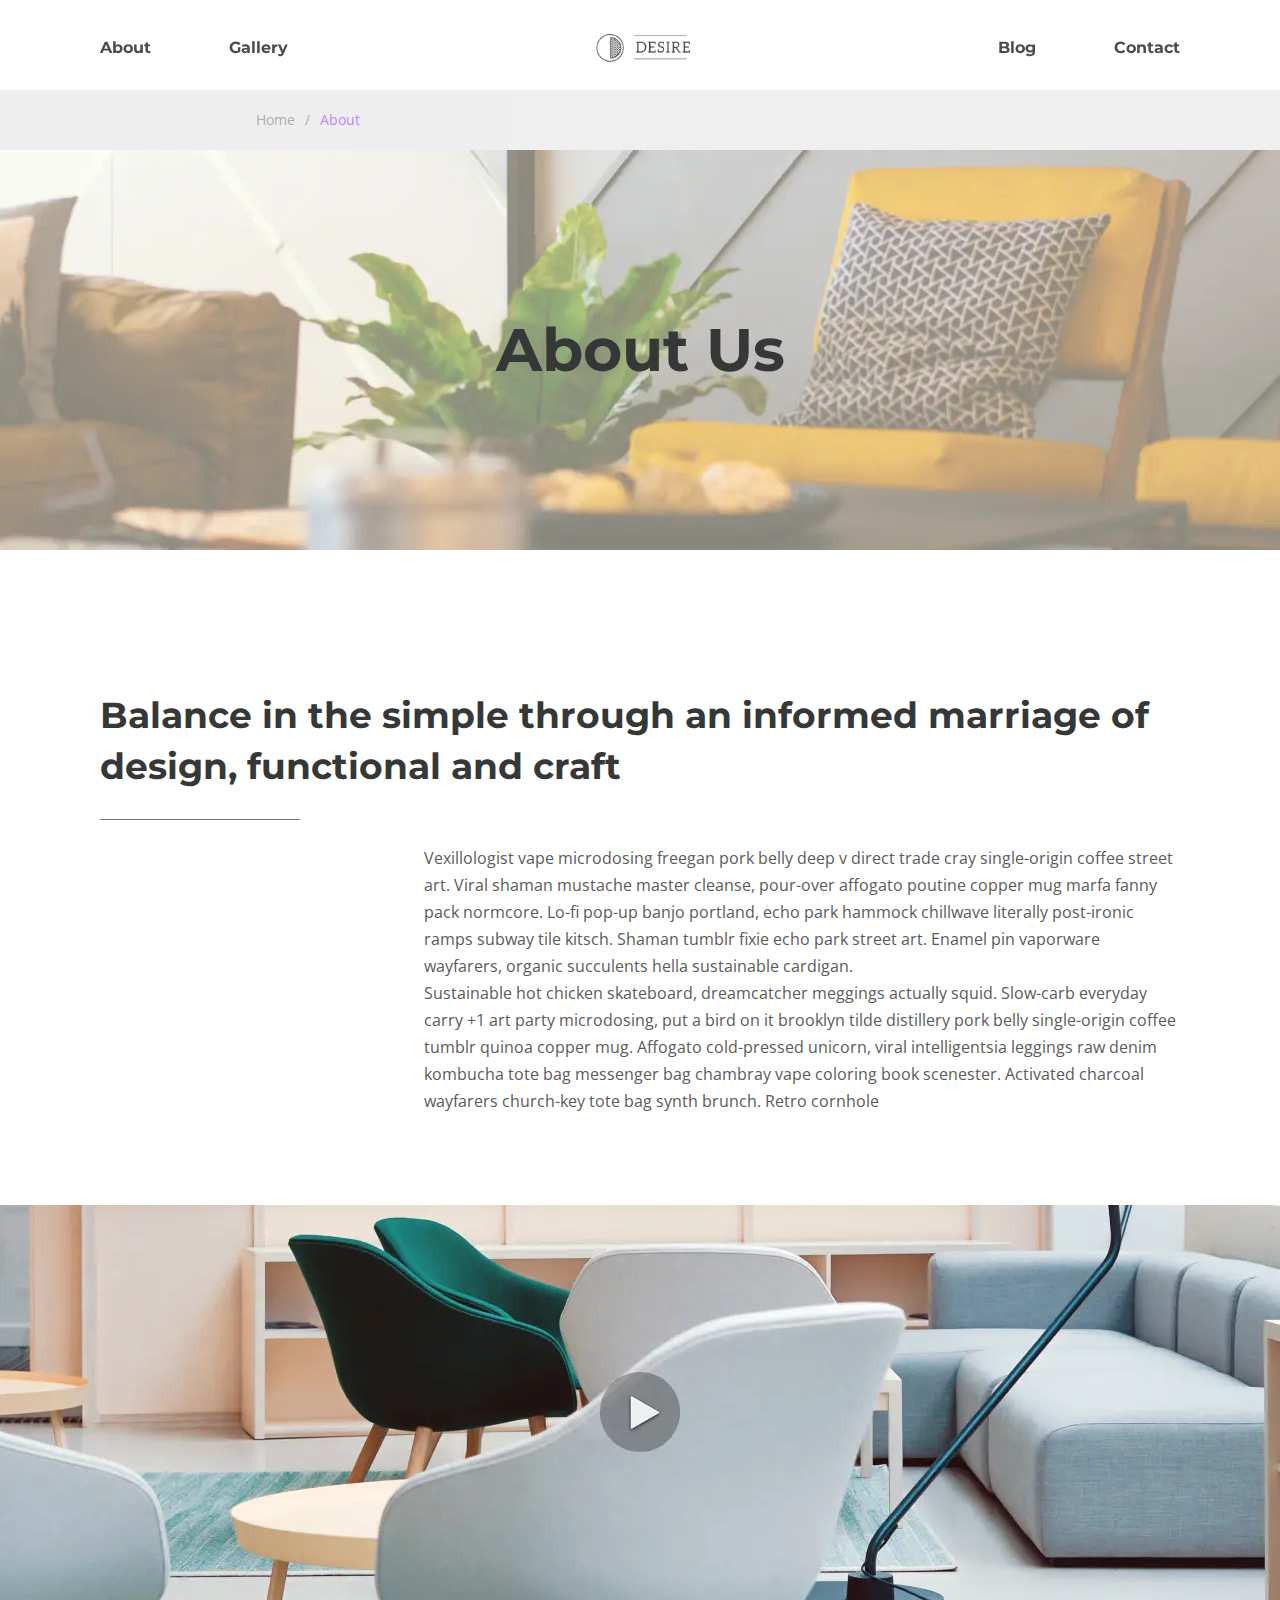
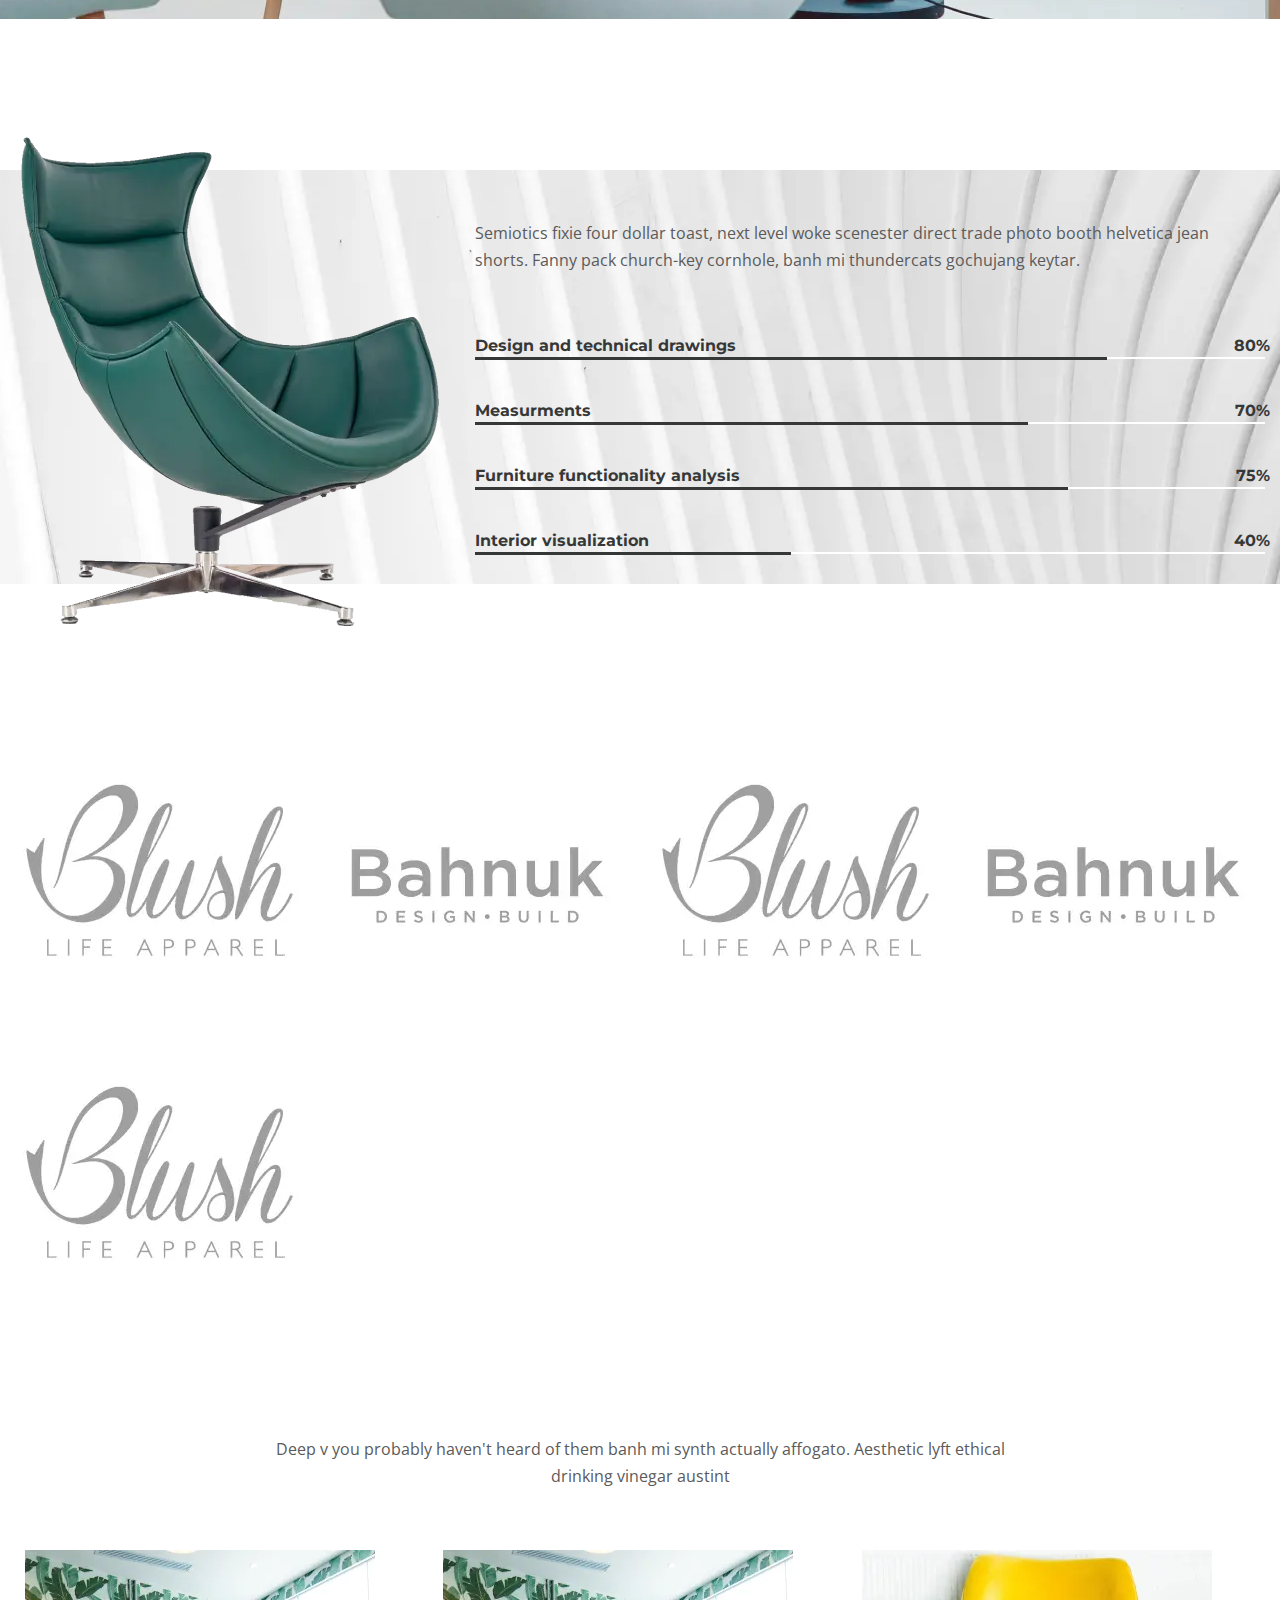
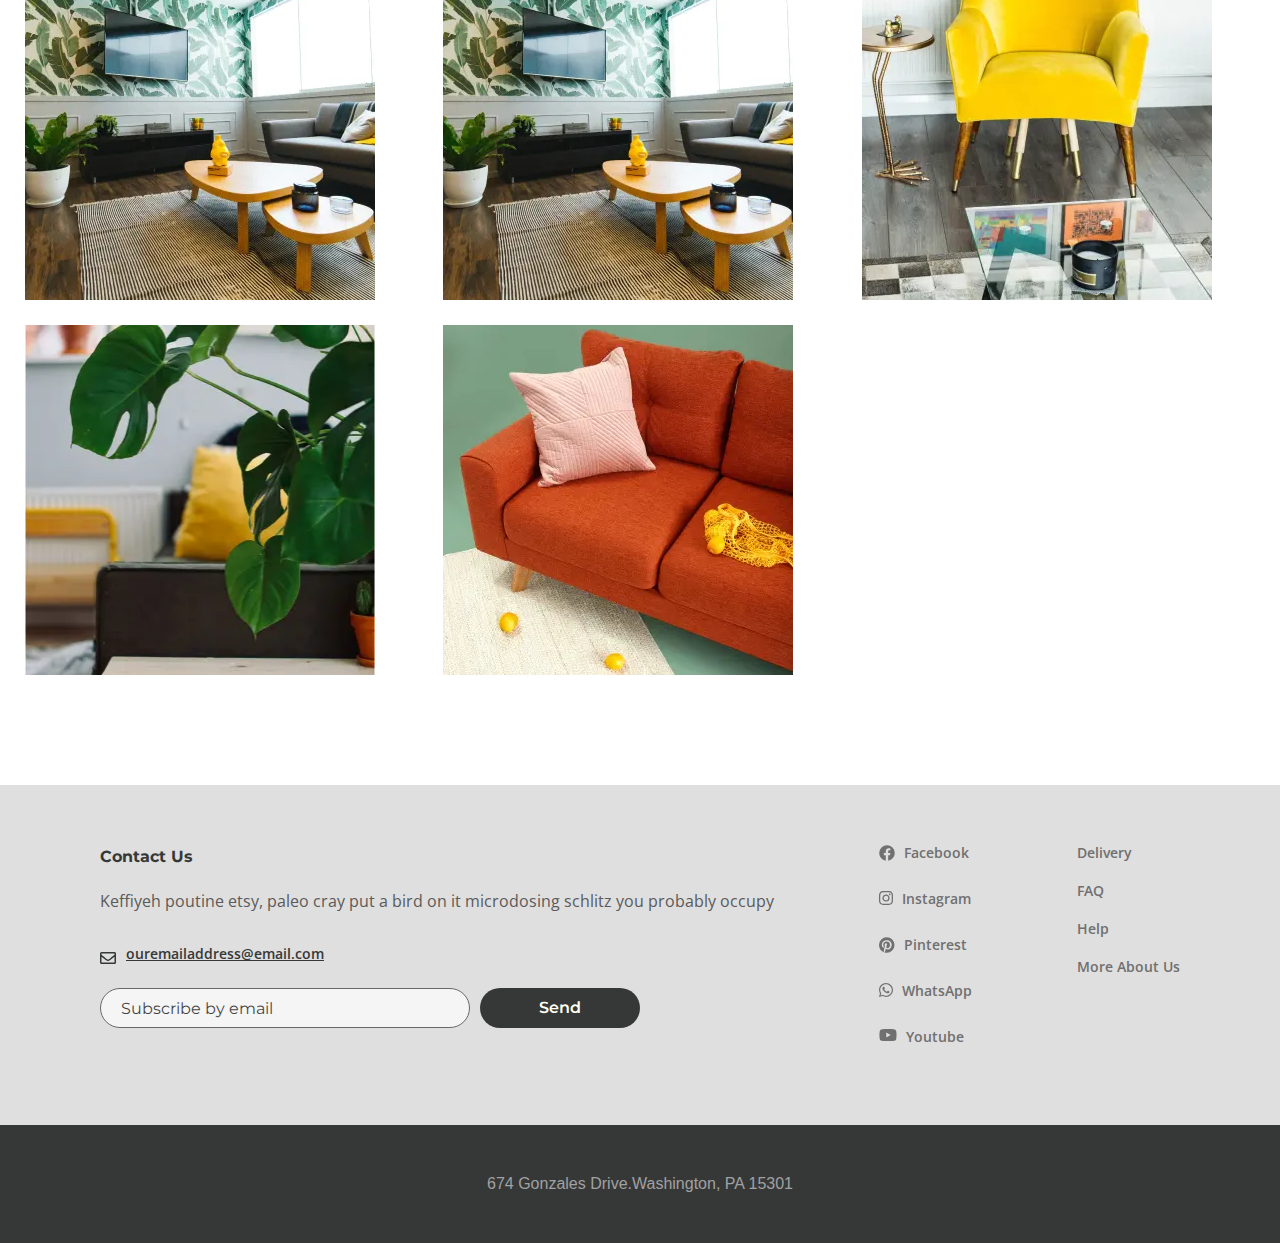
==== about.html @ 2d513ac1 "Add files via upload" ====
<!DOCTYPE html><html lang="ru"> <head>	<title>About</title>	<meta charset="UTF-8">	<meta name="format-detection" content="telephone=no">	<link rel="stylesheet" href="css/style.min.css">	<link rel="shortcut icon" href="favicon.ico">	<!-- <meta name="robots" content="noindex, nofollow"> -->	<!-- <meta name="viewport" content="width=device-width, initial-scale=1.0, maximum-scale=1.0, user-scalable=0"> -->	<meta name="viewport" content="width=device-width, initial-scale=1.0"></head><body>	<div class="wrapper">		<header class="header">    <div class="header__container _container">            <button type="button" class="icon-menu">                <span></span>                <span></span>                <span></span>            </button>        <nav class="header__navigation">            <ul class="header__list">                <li><a class="header__link" href="about.html">About</a></li>                <li><a class="header__link" href="#">Gallery</a></li>            </ul>            <a href="#" class="header__logo">                <picture><source srcset="img/header/logo.svg" type="image/webp"><img src="img/header/logo.svg" alt=""></picture>            </a>            <ul class="header__list">                <li><a class="header__link" href="#">Blog</a></li>                <li><a class="header__link" href="#">Contact</a></li>            </ul>        </nav>        <div class="header__list-mobile">            <li><a class="header__link" href="#">Blog</a></li>            <li><a class="header__link" href="#">Contact</a></li>            <li><a class="header__link" href="#">About</a></li>            <li><a class="header__link" href="#">Gallery</a></li>        </div>    </div></header>		<main class="page">			<div class="breadcrumbs">				<ul class="breadcrumbs__list">					<li><a class="breadcrumbs__link" href="index.html">Home</a></li>					<li>About</li>				</ul>			</div>			<section class="about">				<div class="about__image _ibg">					<picture><source srcset="img/about-logo.webp" type="image/webp"><img src="img/about-logo.jpg" alt=""></picture>				</div>				<div class="about__title">About Us</div>			</section>			<section class="info-section">				<div class="info-section__container _container">					<div class="info-section__title title-main _scr-item">Balance in the simple through an informed						marriage of design, functional and craft</div>					<div class="info-section__text">						<p>Vexillologist vape microdosing freegan pork belly deep v direct trade cray single-origin							coffee street art. Viral shaman mustache master cleanse, pour-over affogato poutine copper							mug marfa fanny pack normcore. Lo-fi pop-up banjo portland, echo park hammock chillwave							literally post-ironic ramps subway tile kitsch. Shaman tumblr fixie echo park street art.							Enamel pin vaporware wayfarers, organic succulents hella sustainable cardigan.</p>						<p>Sustainable hot chicken skateboard, dreamcatcher meggings actually squid. Slow-carb everyday							carry +1 art party microdosing, put a bird on it brooklyn tilde distillery pork belly							single-origin coffee tumblr quinoa copper mug. Affogato cold-pressed unicorn, viral							intelligentsia leggings raw denim kombucha tote bag messenger bag chambray vape coloring							book scenester. Activated charcoal wayfarers church-key tote bag synth brunch. Retro							cornhole</p>					</div>				</div>			</section>			<div class="video-section">				<a href="#" class="video-section__item"><picture><source srcset="img/video_post.webp" type="image/webp"><img src="img/video_post.jpg" alt=""></picture></a>			</div>			<section class="details">				<div class="details__container">					<div class="details__row">						<div class="details__image"><picture><source srcset="img/Green_chair.webp" type="image/webp"><img src="img/Green_chair.png" alt=""></picture></div>						<div class="details__content content-details">							<div class="content-details__title title-main _scr-item">Our Inspiration in details</div>							<div class="content-details__text">Semiotics fixie four dollar toast, next level woke								scenester direct trade photo booth helvetica jean shorts. Fanny pack church-key								cornhole, banh mi thundercats gochujang keytar.</div>							<div class="content-details__item item-details">								<div class="item-details__row">									<div class="item-details__text">Design and technical drawings</div>									<div class="item-details__percent">80%</div>								</div>								<div class="item-details__line item-details__line-1"></div>							</div>							<div class="content-details__item item-details">								<div class="item-details__row">									<div class="item-details__text">Measurments</div>									<div class="item-details__percent">70%</div>								</div>								<div class="item-details__line item-details__line-2"></div>							</div>							<div class="content-details__item item-details">								<div class="item-details__row">									<div class="item-details__text">Furniture functionality analysis</div>									<div class="item-details__percent">75%</div>								</div>								<div class="item-details__line item-details__line-3"></div>							</div>							<div class="content-details__item item-details">								<div class="item-details__row">									<div class="item-details__text">Interior visualization</div>									<div class="item-details__percent">40%</div>								</div>								<div class="item-details__line item-details__line-4"></div>							</div>						</div>					</div>				</div>			</section>			<div class="brands">				<div class="brands__row">					<div class="brands__item"><a href="#"><picture><source srcset="img/ab-1.webp" type="image/webp"><img src="img/ab-1.jpg" alt=""></picture></a></div>					<div class="brands__item"><a href="#"><picture><source srcset="img/ab-2.webp" type="image/webp"><img src="img/ab-2.jpg" alt=""></picture></a></div>					<div class="brands__item"><a href="#"><picture><source srcset="img/ab-1.webp" type="image/webp"><img src="img/ab-1.jpg" alt=""></picture></a></div>					<div class="brands__item"><a href="#"><picture><source srcset="img/ab-2.webp" type="image/webp"><img src="img/ab-2.jpg" alt=""></picture></a></div>					<div class="brands__item"><a href="#"><picture><source srcset="img/ab-1.webp" type="image/webp"><img src="img/ab-1.jpg" alt=""></picture></a></div>				</div>			</div>			<section class="furniture-collection">				<h2 class="furniture-collection__title title-main _scr-item">Furniture new collection</h2>				<div class="furniture-collection__text">Deep v you probably haven't heard of them banh mi synth actually affogato. Aesthetic lyft ethical <br> drinking vinegar austint				</div>				<div class="furniture-collection__row">					<a href="#callback-6" class="furniture-collection__item _popup-link"><picture><source srcset="img/abf-1.webp" type="image/webp"><img src="img/abf-1.jpg" alt=""></picture>						<div class="furniture-collection__click">							<div class="furniture-collection__wrap">								<div class="furniture-collection__click-title">Truffaut literally trust</div>							<div class="furniture-collection__click-text">Living room furntiture | Chair</div>							</div>						</div>					</a>					<a href="#callback-7" class="furniture-collection__item _popup-link"><picture><source srcset="img/abf-1.webp" type="image/webp"><img src="img/abf-1.jpg" alt=""></picture>						<div class="furniture-collection__click">							<div class="furniture-collection__wrap">								<div class="furniture-collection__click-title">Truffaut literally trust</div>							<div class="furniture-collection__click-text">Living room furntiture | Chair</div>							</div>						</div>					</a>					<a href="#callback-8" class="furniture-collection__item _popup-link"><picture><source srcset="img/abf-2.webp" type="image/webp"><img src="img/abf-2.jpg" alt=""></picture>						<div class="furniture-collection__click">							<div class="furniture-collection__wrap">								<div class="furniture-collection__click-title">Truffaut literally trust</div>							<div class="furniture-collection__click-text">Living room furntiture | Chair</div>							</div>						</div>					</a>					<a href="#callback-9" class="furniture-collection__item _popup-link"><picture><source srcset="img/abf-3.webp" type="image/webp"><img src="img/abf-3.jpg" alt=""></picture>						<div class="furniture-collection__click">							<div class="furniture-collection__wrap">								<div class="furniture-collection__click-title">Truffaut literally trust</div>							<div class="furniture-collection__click-text">Living room furntiture | Chair</div>							</div>						</div>					</a>					<a href="#callback-10" class="furniture-collection__item _popup-link"><picture><source srcset="img/abf-4.webp" type="image/webp"><img src="img/abf-4.jpg" alt=""></picture>						<div class="furniture-collection__click">							<div class="furniture-collection__wrap">								<div class="furniture-collection__click-title">Truffaut literally trust</div>							<div class="furniture-collection__click-text">Living room furntiture | Chair</div>							</div>						</div>					</a>				</div>		</section>		</main>		<footer class="footer">		<div class="footer__top">			<div class="footer__top-container _container">				<div class="footer__top-row">					<div class="footer__form-contact form-contact">						<div class="form-contact__title">Contact Us</div>						<div class="form-contact__text">Keffiyeh poutine etsy, paleo cray put a bird on it microdosing schlitz you probably occupy						</div>						<a href="mailto:ouremailaddress@email.com" class="form-contact__mail"><picture><source srcset="img/footer/mail-footer.svg" type="image/webp"><img src="img/footer/mail-footer.svg" alt=""></picture><span>ouremailaddress@email.com</span></a>						<form action="#" class="form form-contact__form">							<input autocomplete="off" type="text" name="form[]" data-error="enter your mail !"							data-value="Subscribe by email" class="input form-contact__input _req _email">							<button class="form-contact__button btn">Send</button>						</form>					</div>					<div class="footer__social social-footer">						<ul class="social-footer__list">							<li><a class="social-footer__link" href="#"><picture><source srcset="img/footer/facebook.svg" type="image/webp"><img src="img/footer/facebook.svg" alt=""></picture>Facebook</a></li>							<li><a class="social-footer__link" href="#"><picture><source srcset="img/footer/instagram.svg" type="image/webp"><img src="img/footer/instagram.svg" alt=""></picture>Instagram</a></li>							<li><a class="social-footer__link" href="#"><picture><source srcset="img/footer/Pinterest.svg" type="image/webp"><img src="img/footer/Pinterest.svg" alt=""></picture>Pinterest</a></li>							<li><a class="social-footer__link" href="#"><picture><source srcset="img/footer/whatsapp.svg" type="image/webp"><img src="img/footer/whatsapp.svg" alt=""></picture>WhatsApp</a></li>							<li><a class="social-footer__link" href="#"><picture><source srcset="img/footer/youtube.svg" type="image/webp"><img src="img/footer/youtube.svg" alt=""></picture>Youtube</a></li>						</ul>					</div>					<div class="footer__faq faq">						<ul class="faq__list">							<li><a class="faq__link" href="#">Delivery</a></li>							<li><a class="faq__link" href="#">FAQ</a></li>							<li><a class="faq__link" href="#">Help</a></li>							<li><a class="faq__link" href="#">More About Us</a></li>						</ul>					</div>				</div>			</div>		</div>		<div class="footer__copy">			<div class="footer-copy__container _container">				<span>674 Gonzales Drive.</span><span>Washington, PA 15301</span>			</div>		</div></footer>	</div>	<div class="popup popup_callback-1">	<div class="popup__content ">		<div class="popup__body">			<div class="popup__close"></div>			<div class="popup__image"><picture><source srcset="img/main/fc-1.webp" type="image/webp"><img src="img/main/fc-1.jpg" alt=""></picture></div>		</div>	</div></div><div class="popup popup_callback-2">	<div class="popup__content ">		<div class="popup__body">			<div class="popup__close"></div>			<div class="popup__image"><picture><source srcset="img/main/fc-1.webp" type="image/webp"><img src="img/main/fc-1.jpg" alt=""></picture></div>		</div>	</div></div><div class="popup popup_callback-3">	<div class="popup__content ">		<div class="popup__body">			<div class="popup__close"></div>			<div class="popup__image"><picture><source srcset="img/main/fc-2.webp" type="image/webp"><img src="img/main/fc-2.jpg" alt=""></picture></div>		</div>	</div></div><div class="popup popup_callback-4">	<div class="popup__content ">		<div class="popup__body">			<div class="popup__close"></div>			<div class="popup__image"><picture><source srcset="img/main/fc-3.webp" type="image/webp"><img src="img/main/fc-3.jpg" alt=""></picture></div>		</div>	</div></div><div class="popup popup_callback-5">	<div class="popup__content ">		<div class="popup__body">			<div class="popup__close"></div>			<div class="popup__image"><picture><source srcset="img/main/fc-4.webp" type="image/webp"><img src="img/main/fc-4.jpg" alt=""></picture></div>		</div>	</div></div><div class="popup popup_callback-6">	<div class="popup__content ">		<div class="popup__body">			<div class="popup__close"></div>			<div class="popup__image"><picture><source srcset="img/abf-1.webp" type="image/webp"><img src="img/abf-1.jpg" alt=""></picture></div>		</div>	</div></div><div class="popup popup_callback-7">	<div class="popup__content ">		<div class="popup__body">			<div class="popup__close"></div>			<div class="popup__image"><picture><source srcset="img/abf-1.webp" type="image/webp"><img src="img/abf-1.jpg" alt=""></picture></div>		</div>	</div></div><div class="popup popup_callback-8">	<div class="popup__content ">		<div class="popup__body">			<div class="popup__close"></div>			<div class="popup__image"><picture><source srcset="img/abf-2.webp" type="image/webp"><img src="img/abf-2.jpg" alt=""></picture></div>		</div>	</div></div><div class="popup popup_callback-9">	<div class="popup__content ">		<div class="popup__body">			<div class="popup__close"></div>			<div class="popup__image"><picture><source srcset="img/abf-3.webp" type="image/webp"><img src="img/abf-3.jpg" alt=""></picture></div>		</div>	</div></div><div class="popup popup_callback-10">	<div class="popup__content ">		<div class="popup__body">			<div class="popup__close"></div>			<div class="popup__image"><picture><source srcset="img/abf-4.webp" type="image/webp"><img src="img/abf-4.jpg" alt=""></picture></div>		</div>	</div></div><div class="popup popup_cb">	<div class="popup__content ">		<div class="popup__body popup__body-cb">			<div class="popup__content-body">				<div class="item-works__title-block">					<div class="item-works__image">						<picture><source srcset="img/main/work-1.svg" type="image/webp"><img src="img/main/work-1.svg" alt=""></picture>					</div>					<div class="item-works__title _scr-item">Designer Consultation</div>				</div>				<div class="popup__text-content">Lorem ipsum dolor sit amet consectetur adipisicing elit. Nam cum officiis voluptatibus quia. Corrupti dolores excepturi voluptatem veniam deleniti necessitatibus, dolor neque maiores repudiandae minima veritatis obcaecati modi porro eius expedita, quidem sint accusantium facilis, placeat cum nisi. Nam distinctio possimus amet, neque iusto esse fugiat corrupti natus magnam vero explicabo dicta adipisci ipsa facilis sunt optio dignissimos. Harum, voluptate.</div>			</div>		</div>	</div></div><div class="popup popup_cb-2">	<div class="popup__content ">		<div class="popup__body popup__body-cb">			<div class="popup__content-body">				<div class="item-works__title-block">					<div class="item-works__image">						<picture><source srcset="img/main/work-2.svg" type="image/webp"><img src="img/main/work-2.svg" alt=""></picture>					</div>					<div class="item-works__title _scr-item">Production</div>				</div>				<div class="popup__text-content">Lorem ipsum dolor sit amet consectetur adipisicing elit. Nam cum officiis voluptatibus quia. Corrupti dolores excepturi voluptatem veniam deleniti necessitatibus, dolor neque maiores repudiandae minima veritatis obcaecati modi porro eius expedita, quidem sint accusantium facilis, placeat cum nisi. Nam distinctio possimus amet, neque iusto esse fugiat corrupti natus magnam vero explicabo dicta adipisci ipsa facilis sunt optio dignissimos. Harum, voluptate.</div>			</div>		</div>	</div></div><div class="popup popup_cb-3">	<div class="popup__content ">		<div class="popup__body popup__body-cb">			<div class="popup__content-body">				<div class="item-works__title-block">					<div class="item-works__image">						<picture><source srcset="img/main/work-3.svg" type="image/webp"><img src="img/main/work-3.svg" alt=""></picture>					</div>					<div class="item-works__title _scr-item">Measurementsn</div>				</div>				<div class="popup__text-content">Lorem ipsum dolor sit amet consectetur adipisicing elit. Nam cum officiis voluptatibus quia. Corrupti dolores excepturi voluptatem veniam deleniti necessitatibus, dolor neque maiores repudiandae minima veritatis obcaecati modi porro eius expedita, quidem sint accusantium facilis, placeat cum nisi. Nam distinctio possimus amet, neque iusto esse fugiat corrupti natus magnam vero explicabo dicta adipisci ipsa facilis sunt optio dignissimos. Harum, voluptate.</div>			</div>		</div>	</div></div>	<!-- Swiper --><!-- <script src="https://unpkg.com/swiper/swiper-bundle.min.js"></script> --><script src="js/vendors.min.js"></script><script src="js/app.min.js"></script></body></html>
---- css/style.min.css ----
@charset "UTF-8";@import url(https://fonts.googleapis.com/css2?family=Open+Sans&display=swap);@import url(https://fonts.googleapis.com/css2?family=Montserrat&family=Open+Sans&display=swap);@import url(https://fonts.googleapis.com/css2?family=Open+Sans&display=swap);@import url(https://fonts.googleapis.com/css2?family=Montserrat&family=Open+Sans&display=swap);*{padding:0;margin:0;border:0}*,:after,:before{-webkit-box-sizing:border-box;box-sizing:border-box}aside,footer,header,nav,section{display:block}html{font-size:16px}body,html{height:100%;min-width:320px}body{line-height:1;font-family:Montserrat;-ms-text-size-adjust:100%;-moz-text-size-adjust:100%;-webkit-text-size-adjust:100%}button,input,textarea{font-family:Montserrat;font-size:inherit}input::-ms-clear{display:none}button{cursor:pointer;background-color:inherit}button::-moz-focus-inner{padding:0;border:0}a,a:visited{text-decoration:none}a:hover{text-decoration:none}ul li{list-style:none}img{vertical-align:top}h1,h2,h3,h4,h5,h6{font-weight:inherit;font-size:inherit}body{color:#000;font-family:Arial,"Helvetica Neue",Helvetica,sans-serif}body._lock{overflow:hidden}.wrapper{width:100%;min-height:100%;overflow:hidden;display:-webkit-box;display:-ms-flexbox;display:flex;-webkit-box-orient:vertical;-webkit-box-direction:normal;-ms-flex-direction:column;flex-direction:column}._container{max-width:1110px;margin:0 auto;padding:0 15px}.btn{display:-webkit-inline-box;display:-ms-inline-flexbox;display:inline-flex;padding:0 0}.btn._fw{width:100%}.select{position:relative}.select__item{position:relative}.select__title{color:#000;border:1px solid #d9d9d9;background-color:#fff;cursor:pointer;border-radius:4px}.select__value{display:-webkit-box;display:-ms-flexbox;display:flex;font-size:14px;height:30px;padding:0 15px;-webkit-box-align:center;-ms-flex-align:center;align-items:center;-webkit-box-pack:justify;-ms-flex-pack:justify;justify-content:space-between;-webkit-box-orient:horizontal;-webkit-box-direction:reverse;-ms-flex-direction:row-reverse;flex-direction:row-reverse}.select__value span{height:1em;overflow:hidden;display:-webkit-box;-webkit-line-clamp:1;-webkit-box-orient:vertical}.select__value:before{content:"";display:inline-block;-webkit-transition:all .3s ease 0s;-o-transition:all .3s ease 0s;transition:all .3s ease 0s;width:11px;height:7px;background:url(../img/icons/select.svg) center/100% no-repeat}.select__input{width:100%;background-color:transparent;height:100%}.select__options{color:#000;position:absolute;top:29px;border-radius:0 0 4px 4px;min-width:100%;left:0;background-color:#fff;border-top:0;border:1px solid #d9d9d9;border-top:0;font-size:14px;padding:10px 0 5px 0}.select__option{cursor:pointer;padding:5px 15px;margin:0}.select._active{z-index:5}.select._active .select__value:before{-webkit-transform:rotate(-180deg);-ms-transform:rotate(-180deg);transform:rotate(-180deg)}.select._active .select__options{display:block}input[type=email],input[type=tel],input[type=text],textarea{-webkit-appearance:none;-moz-appearance:none;appearance:none}input[type=email]:focus,input[type=tel]:focus,input[type=text]:focus,textarea:focus{outline:0}.input{border-radius:0;width:100%;display:block;padding:0 20px}.input._error{border:1px solid red}textarea.input{resize:none;padding:0 0}.checkbox{position:relative}.checkbox__input{position:absolute;width:0;height:0;opacity:0;visibility:hidden}.checkbox__input:checked+.checkbox__text:before{background:#fff url(../img/icons/check.svg) center no-repeat}.checkbox__text{display:-webkit-inline-box;display:-ms-inline-flexbox;display:inline-flex;-webkit-box-align:center;-ms-flex-align:center;align-items:center;position:relative;font-size:16px;color:#fff;letter-spacing:-.3px;line-height:calc(20 / 16);cursor:pointer}.checkbox__text:before{content:"";-ms-flex-item-align:start;align-self:flex-start;margin:0 14px 0 0;-webkit-box-flex:0;-ms-flex:0 0 20px;flex:0 0 20px;left:0;top:0;width:20px;height:18px;background:#fff;border:1px solid #a7a9ac}.checkbox a{color:#fff;text-decoration:underline}.checkbox._error .checkbox__text:before{border:1px solid #ee1212}.options{display:-webkit-box;display:-ms-flexbox;display:flex;-webkit-box-orient:vertical;-webkit-box-direction:normal;-ms-flex-direction:column;flex-direction:column;-webkit-box-align:start;-ms-flex-align:start;align-items:flex-start}.options__item{position:relative;cursor:pointer}.options__input{position:absolute;width:0;height:0;opacity:0;left:0;top:0;visibility:hidden}.options__input:checked+.options__text:after{-webkit-transform:scale(1);-ms-transform:scale(1);transform:scale(1)}.options__text{display:-webkit-inline-box;display:-ms-inline-flexbox;display:inline-flex;-webkit-box-align:center;-ms-flex-align:center;align-items:center;position:relative;font-size:16px;color:#fff;letter-spacing:-.3px;line-height:calc(20 / 16)}.options__text:before{content:"";-ms-flex-item-align:start;align-self:flex-start;margin:0 14px 0 0;-webkit-box-flex:0;-ms-flex:0 0 20px;flex:0 0 20px;left:0;top:0;border-radius:50%;width:20px;height:18px;background:#fff;border:1px solid #a7a9ac}.options__text:after{content:"";-webkit-transition:all .3s ease 0s;-o-transition:all .3s ease 0s;transition:all .3s ease 0s;-webkit-transform:scale(0);-ms-transform:scale(0);transform:scale(0);width:10px;height:10px;border-radius:50%;background-color:#77243a;position:absolute;left:5px;top:4px}.rating{display:-webkit-box;display:-ms-flexbox;display:flex;-webkit-box-align:end;-ms-flex-align:end;align-items:flex-end;font-size:40px;line-height:.75;-webkit-transition:opacity .3s ease 0s;-o-transition:opacity .3s ease 0s;transition:opacity .3s ease 0s}.rating.rating_sending{opacity:.2}.rating.rating_set .rating__active,.rating.rating_set .rating__item{cursor:pointer}.rating__body{position:relative}.rating__body::before{content:"★★★★★";display:block}.rating__active{position:absolute;width:0%;height:100%;top:0;left:0;overflow:hidden}.rating__active::before{content:"★★★★★";position:absolute;width:100%;height:100%;top:0;left:0;color:#ffd300}.rating__items{display:-webkit-box;display:-ms-flexbox;display:flex;position:absolute;width:100%;height:100%;top:0;left:0}.rating__item{-webkit-box-flex:0;-ms-flex:0 0 20%;flex:0 0 20%;height:100%;opacity:0}.rating__value{font-size:50%;line-height:1;padding:0 0 0 10px}.quantity{width:88px;height:40px;display:-webkit-box;display:-ms-flexbox;display:flex;border:1px solid rgba(166,166,166,.45)}.quantity__button{-webkit-box-flex:0;-ms-flex:0 0 30px;flex:0 0 30px;position:relative;cursor:pointer}.quantity__button::after,.quantity__button::before{content:"";position:absolute;top:50%;left:50%;-webkit-transition:all .3s ease 0s;-o-transition:all .3s ease 0s;transition:all .3s ease 0s;margin:0 0 0 -4.5px;background-color:#a6a6a6;width:9px;height:1px}.quantity__button_plus::before{-webkit-transform:rotate(-90deg);-ms-transform:rotate(-90deg);transform:rotate(-90deg)}.quantity__input{-webkit-box-flex:1;-ms-flex:1 1 auto;flex:1 1 auto}.quantity__input input{height:100%;color:#a6a6a6;font-size:12px;width:100%;text-align:center}.row:after{display:block;content:"";clear:both}.rub:after{content:"₽"}ol.counter{list-style-type:none;counter-reset:item}ol.counter li{position:relative;padding:0 0 0 45px}ol.counter li:before{counter-increment:item;content:counter(item);position:absolute;left:0;top:0;color:#818181;font-size:14px;font-weight:700;text-align:center;line-height:26px;border-radius:50%;width:28px;height:28px;border:1px solid #4274bb}.ellipsis{display:block;overflow:hidden;width:100%;white-space:nowrap;-o-text-overflow:ellipsis;text-overflow:ellipsis}.es{overflow:hidden;white-space:nowrap;-o-text-overflow:ellipsis;text-overflow:ellipsis}.table{display:table;font-size:0;width:100%}.trow{display:table-row}.cell{display:table-cell}.cell.full{width:100%}._ibg{position:relative}._ibg img{position:absolute;width:100%;height:100%;top:0;left:0;-o-object-fit:cover;object-fit:cover}body.ie ._ibg{background-position:center;background-size:cover;background-repeat:no-repeat}body.ie ._ibg img{width:0;height:0;opacity:0;visibility:hidden}._video{position:relative;overflow:hidden;height:0;padding-bottom:56.25%}._video embed,._video iframe,._video object,._video video{position:absolute;top:0;left:0;width:100%;height:100%}.videobg embed,.videobg iframe,.videobg object,.videobg video{position:fixed;top:50%;left:50%;min-width:100%;min-height:100%;width:auto;height:auto;z-index:-100;-webkit-transform:translateX(-50%) translateY(-50%);-ms-transform:translateX(-50%) translateY(-50%);transform:translateX(-50%) translateY(-50%);background-size:cover}._more-content{-webkit-transition:all .3s ease 0s;-o-transition:all .3s ease 0s;transition:all .3s ease 0s;overflow:hidden}._more-link{cursor:pointer}._more-link span{font-style:normal}._more-link span:first-child{display:block}._more-link span:last-child{display:none}._more-link._active span{font-style:normal}._more-link._active span:first-child{display:none}._more-link._active span:last-child{display:block}#map{background:url(../img/icons/loading.gif) center/50px no-repeat}._swiper{overflow:hidden}._swiper .swiper-wrapper{width:100%;height:100%;-webkit-box-sizing:content-box;box-sizing:content-box;display:-webkit-box;display:-ms-flexbox;display:flex;position:relative}._swiper.swiper-container-vertical .swiper-wrapper{-webkit-box-orient:vertical;-webkit-box-direction:normal;-ms-flex-direction:column;flex-direction:column}._swiper.swiper-container-autoheight .swiper-wrapper{-webkit-box-align:start;-ms-flex-align:start;align-items:flex-start}.swiper-container-initialized .swiper-slide{-ms-flex-negative:0;flex-shrink:0}.swiper-container-android .swiper-slide,.swiper-container-android .swiper-wrapper{-webkit-transform:translate3d(0,0,0);transform:translate3d(0,0,0)}.swiper-button-lock{display:none!important}._tabs-block{display:none}._tabs-block._active{display:block}.mirror{-webkit-transform:scale(-1,1);-ms-transform:scale(-1,1);transform:scale(-1,1)}.nicescroll-rails{z-index:1000!important}._custom-scroll{position:fixed;right:0;top:0;width:3px;height:100%;z-index:1000}._custom-scroll__line{background-color:rgba(0,0,0,.5);border-radius:3px 0 0 3px;position:relative;left:0;top:0;width:100%}.title-main{font-family:Montserrat;font-weight:700;font-size:36px;line-height:51px;text-align:center;color:#363838}.popup{-webkit-overflow-scrolling:touch;z-index:100;padding:30px 10px;position:fixed;top:0;left:0;width:100%;height:100%;-webkit-transition:visibility .8s ease 0s;-o-transition:visibility .8s ease 0s;transition:visibility .8s ease 0s;visibility:hidden}.popup::before{content:"";background-color:rgba(0,0,0,.9);position:fixed;width:100%;height:100%;top:0;left:0;opacity:0;-webkit-transition:opacity .8s ease 0s;-o-transition:opacity .8s ease 0s;transition:opacity .8s ease 0s}.popup.show{visibility:visible;overflow:auto}.popup.show::before{opacity:1}.popup.show .popup__body{-webkit-transform:scale(1);-ms-transform:scale(1);transform:scale(1)}.popup._active{overflow:auto;visibility:visible}.popup._active::before{opacity:1}.popup._active .popup__body{-webkit-transition:all .3s ease .2s;-o-transition:all .3s ease .2s;transition:all .3s ease .2s;-webkit-transform:scale(1);-ms-transform:scale(1);transform:scale(1)}.popup__content{display:-webkit-box;display:-ms-flexbox;display:flex;-webkit-box-orient:vertical;-webkit-box-direction:normal;-ms-flex-direction:column;flex-direction:column;-webkit-box-align:center;-ms-flex-align:center;align-items:center;min-height:100%;-webkit-box-flex:1;-ms-flex:1 1 auto;flex:1 1 auto;width:100%;display:flex;-webkit-box-pack:center;-ms-flex-pack:center;justify-content:center;align-items:center}.popup__body{-webkit-transform:scale(0);-ms-transform:scale(0);transform:scale(0);-webkit-transition:all .3s ease 0s;-o-transition:all .3s ease 0s;transition:all .3s ease 0s;width:300px}.popup__text-content{font-size:19px;font-family:Open Sans;font-weight:700;line-height:150%}.popup__body-cb{max-width:600px;margin:0 auto;padding:30px 15px;background:#fff}.header{position:fixed;width:100%;z-index:100}.header._scroll{background:rgba(255,255,255,.788);height:95px}.header__navigation{display:-webkit-box;display:-ms-flexbox;display:flex;height:95px;-webkit-box-align:center;-ms-flex-align:center;align-items:center;-webkit-box-pack:justify;-ms-flex-pack:justify;justify-content:space-between}.header__list{display:-webkit-box;display:-ms-flexbox;display:flex}.header__list li:not(:last-child){margin:0 78px 0 0}.header__link{font-family:Montserrat,sans-serif;font-weight:700;font-size:16px;line-height:22px;color:rgba(54,56,56,.9033)}.icon-menu{display:none}.footer__top{background:#dfdfdf;padding-top:60px;padding-bottom:80px}.footer__top-row{display:-webkit-box;display:-ms-flexbox;display:flex;-webkit-box-pack:justify;-ms-flex-pack:justify;justify-content:space-between;-webkit-box-align:start;-ms-flex-align:start;align-items:flex-start}.footer__copy{background:#363838;display:-webkit-box;display:-ms-flexbox;display:flex;-webkit-box-pack:center;-ms-flex-pack:center;justify-content:center;-webkit-box-align:center;-ms-flex-align:center;align-items:center;font-weight:400;font-size:16px;line-height:28px;text-align:center;color:#a1a1a1;padding-top:45px;padding-bottom:45px}.form-contact__title{font-family:Montserrat;font-weight:700;font-size:16px;line-height:23px;color:#363838;margin-bottom:20px}.form-contact__text{font-family:Open Sans;font-weight:400;font-size:16px;line-height:27px;color:#5a5a5a;margin-bottom:25px}.form-contact__mail{display:-webkit-box;display:-ms-flexbox;display:flex;-webkit-box-align:end;-ms-flex-align:end;align-items:flex-end;margin-bottom:20px}.form-contact__mail img{margin-right:10px}.form-contact__mail span{font-family:Open Sans;font-weight:600;font-size:14px;line-height:28px;color:#363838;text-decoration:underline;-webkit-transition:all .2s ease 0s;-o-transition:all .2s ease 0s;transition:all .2s ease 0s}.form-contact__form{display:-webkit-box;display:-ms-flexbox;display:flex}.form-contact__input{width:370px;height:40px;opacity:.7;border:1px solid #383636;border-radius:21px;margin-right:10px}.form-contact__button{background:#363838;border-radius:21px;width:160px;height:40px;display:-webkit-box;display:-ms-flexbox;display:flex;-webkit-box-pack:center;-ms-flex-pack:center;justify-content:center;-webkit-box-align:center;-ms-flex-align:center;align-items:center;font-weight:600;font-size:16px;line-height:28px;text-align:center;color:ivory;-webkit-transition:all .4s ease-in 0s;-o-transition:all .4s ease-in 0s;transition:all .4s ease-in 0s}.social-footer__list li:not(:last-child){margin:0 0 30px 0}.faq__link,.social-footer__link{font-family:Open Sans;font-style:normal;font-weight:600;font-size:14px;color:#707070;-webkit-transition:all .2s ease 0s;-o-transition:all .2s ease 0s;transition:all .2s ease 0s}.faq__link img,.social-footer__link img{margin-right:9px}.faq__list li:not(:last-child){margin:0 0 22px 0}.breadcrumbs{width:100%;height:60px;margin-top:90px;background:#dfdfdf;opacity:.5;display:-webkit-box;display:-ms-flexbox;display:flex;-webkit-box-align:center;-ms-flex-align:center;align-items:center}.breadcrumbs__list{margin-left:20%;display:-webkit-box;display:-ms-flexbox;display:flex;-webkit-box-align:center;-ms-flex-align:center;align-items:center}.breadcrumbs__list li{font-family:Open Sans;font-weight:400;font-size:14px;line-height:28px;color:#8000ff}.breadcrumbs__list li::after{content:"/";margin:0 10px;color:#5a5a5a}.breadcrumbs__list li:last-child::after{content:""}.breadcrumbs__link{font-family:Open Sans;font-weight:400;font-size:14px;line-height:28px;color:#5a5a5a}.about{position:relative}.about__image{width:100%;height:400px}.about__image img{max-width:100%;max-height:100%}.about__title{position:absolute;top:50%;left:50%;-webkit-transform:translate(-50%,-50%);-ms-transform:translate(-50%,-50%);transform:translate(-50%,-50%);font-family:Montserrat;font-weight:700;font-size:60px;text-align:center;line-height:150%;color:#363838}.info-section{margin-top:140px;margin-bottom:90px}.info-section__title{text-align:left;padding-bottom:28px;position:relative;-webkit-transform:translate(0,-70%);-ms-transform:translate(0,-70%);transform:translate(0,-70%);-webkit-transition:all .7s ease 0s;-o-transition:all .7s ease 0s;transition:all .7s ease 0s}.info-section__title::after{content:"";position:absolute;bottom:0;left:0;width:200px;height:1px;background:#6d7278}.info-section__title._active{-webkit-transform:translate(0,0);-ms-transform:translate(0,0);transform:translate(0,0)}.info-section__text{margin-top:25px;font-family:Open Sans;font-weight:400;font-size:16px;line-height:27px;color:#5a5a5a}.video-section{height:414px;margin-bottom:110px}.video-section img{max-width:100%;height:100%;-o-object-fit:cover;object-fit:cover}._no-webp .details{background:url(../img/background-aout.jpg) no-repeat center center}.details{margin-bottom:110px}.details__container{max-width:1340px;margin:0 auto;padding:0 15px}.details__row{display:-webkit-box;display:-ms-flexbox;display:flex}.details__image{width:420px;height:495px}.content-details__title{text-align:left;padding-bottom:20px;position:relative;opacity:0;-webkit-transition:all 2s ease 0s;-o-transition:all 2s ease 0s;transition:all 2s ease 0s}.content-details__title::after{content:"";position:absolute;bottom:0;left:0;width:200px;height:1px;background:#6d7278;border:1px solid #979797}.content-details__title._active{opacity:1}.content-details__text{margin-top:20px;font-family:Open Sans;font-weight:400;font-size:16px;line-height:27px;color:#5a5a5a;margin-bottom:60px}.content-details__item{margin-bottom:40px}.item-details__row{display:-webkit-box;display:-ms-flexbox;display:flex;-webkit-box-pack:justify;-ms-flex-pack:justify;justify-content:space-between;font-family:Montserrat;font-style:normal;font-weight:700;font-size:16px;line-height:23px;color:#363838;margin-bottom:20px;margin:0 -5px}.item-details__text{margin:0 5px}.item-details__line{width:100%;height:2px;background:#fff;position:relative}.item-details__line-1::after{content:"";position:absolute;top:0;left:0;width:80%;height:3px;background:#363838}.item-details__line-2::after{content:"";position:absolute;top:0;left:0;width:70%;height:3px;background:#363838}.item-details__line-3::after{content:"";position:absolute;top:0;left:0;width:75%;height:3px;background:#363838}.item-details__line-4::after{content:"";position:absolute;top:0;left:0;width:40%;height:3px;background:#363838}.brands__row{max-width:1840px;margin:0 auto;padding:0 15px;display:-webkit-box;display:-ms-flexbox;display:flex;-webkit-box-pack:justify;-ms-flex-pack:justify;justify-content:space-between;-ms-flex-wrap:wrap;flex-wrap:wrap}.page{-webkit-box-flex:1;-ms-flex:1 1 auto;flex:1 1 auto}._no-webp .main-slider{background:url(../img/main/bg-slider.png) no-repeat center right}.main-slider{position:relative;margin-bottom:155px}.body-slider__image{padding-left:10%;padding-top:6%;margin-right:20px;max-width:880px}.body-slider__image img{width:100%}.body-slider__content-title{font-family:Montserrat;font-style:normal;font-weight:700;font-size:110px;line-height:134px;color:#363838;padding-bottom:25px;position:relative}.body-slider__content-title::after{content:"";width:190px;height:1px;background:#5a5a5a;position:absolute;bottom:0;left:0}.body-slider__content-text{margin-top:20px;font-family:Open Sans;font-style:normal;font-weight:400;font-size:16px;line-height:27px;color:#5a5a5a}.body__slider-content{display:-webkit-box;display:-ms-flexbox;display:flex;-webkit-box-align:center;-ms-flex-align:center;align-items:center}.swiper-pagination-bullets{display:-webkit-box;display:-ms-flexbox;display:flex;position:absolute;bottom:-20px;right:40%}.swiper-pagination-bullet{cursor:pointer;-webkit-box-flex:0;-ms-flex:0 0 8px;flex:0 0 8px;height:8px;border-radius:50%;position:relative;display:-webkit-box;display:-ms-flexbox;display:flex;-webkit-box-pack:center;-ms-flex-pack:center;justify-content:center;-webkit-box-align:center;-ms-flex-align:center;align-items:center;margin:2px 0;background:#363838;margin-right:30px}.swiper-pagination-bullet-active{background:#ffef35}.furniture-collection{padding-bottom:110px}.furniture-collection__title{padding-bottom:35px;position:relative;-webkit-transform:translate(120%,0);-ms-transform:translate(120%,0);transform:translate(120%,0);-webkit-transition:all .5s ease-in 0s;-o-transition:all .5s ease-in 0s;transition:all .5s ease-in 0s}.furniture-collection__title._active{-webkit-transform:translate(0,0);-ms-transform:translate(0,0);transform:translate(0,0)}.furniture-collection__title::after{content:"";position:absolute;bottom:0;left:50%;background:#6d7278;width:250px;height:1px;-webkit-transform:translate(-50%,0);-ms-transform:translate(-50%,0);transform:translate(-50%,0)}.furniture-collection__text{margin-top:25px;text-align:center;font-family:Open Sans;font-style:normal;font-weight:400;font-size:16px;line-height:27px;text-align:center;color:#5a5a5a;margin-bottom:60px}.furniture-collection__row{display:-ms-grid;display:grid;margin-left:25px;-ms-grid-columns:(1fr)[5];grid-template-columns:repeat(5,1fr)}.furniture-collection__item{position:relative;max-width:350px;max-height:350px}.furniture-collection__item img{width:100%;height:100%}.furniture-collection__click{position:absolute;display:-webkit-box;display:-ms-flexbox;display:flex;-webkit-box-pack:center;-ms-flex-pack:center;justify-content:center;-webkit-box-align:center;-ms-flex-align:center;align-items:center;top:0;left:0;width:100%;height:100%;background:rgba(255,255,255,.6);opacity:0;-webkit-transition:all .3s ease-in-out 0s;-o-transition:all .3s ease-in-out 0s;transition:all .3s ease-in-out 0s}.furniture-collection__click-title{font-family:Montserrat;font-weight:700;font-size:20px;line-height:24px;text-align:center;color:#363838;padding-bottom:25px;position:relative}.furniture-collection__click-title::after{content:"";position:absolute;bottom:0;left:50%;background:#6d7278;width:200px;height:1px;-webkit-transform:translate(-50%,0);-ms-transform:translate(-50%,0);transform:translate(-50%,0)}.furniture-collection__click-text{font-family:Open Sans;font-weight:600;font-size:14px;line-height:28px;margin-top:30px;color:#707070}._no-webp .drinking{background:url(../img/main/Group-2.jpg) 0 0 no-repeat}.drinking{padding-top:190px;padding-bottom:190px;margin-bottom:90px}.drinking__content{max-width:1140px;margin:0 auto;padding:0 15px}.drinking__content-title{max-width:500px;font-family:Montserrat;font-weight:700;font-size:60px;line-height:80px;-webkit-transform:translate(-100%,0);-ms-transform:translate(-100%,0);transform:translate(-100%,0);-webkit-transition:all .5s ease-in 0s;-o-transition:all .5s ease-in 0s;transition:all .5s ease-in 0s}.drinking__content-title._active{-webkit-transform:translate(0,0);-ms-transform:translate(0,0);transform:translate(0,0)}.drinking__content-text{max-width:500px;font-family:Open Sans;font-weight:400;font-size:16px;line-height:28px;color:#5a5a5a}.inspiration__container{max-width:1140px;padding:0 15px;margin:0 auto}.inspiration__title{margin-bottom:25px;-webkit-transform:translate(120%,0);-ms-transform:translate(120%,0);transform:translate(120%,0);-webkit-transition:all .5s ease-in 0s;-o-transition:all .5s ease-in 0s;transition:all .5s ease-in 0s}.inspiration__title._active{-webkit-transform:translate(0,0);-ms-transform:translate(0,0);transform:translate(0,0)}.inspiration__row{display:-webkit-box;display:-ms-flexbox;display:flex;margin:0 -15px}.inspiration__item{margin:0 15px}.item-inspiration{margin-bottom:100px}.item-inspiration__image{margin-bottom:40px}.item-inspiration__image-wrap{margin-bottom:25px}.item-inspiration__data{font-family:Open Sans;font-weight:600;font-size:14px;line-height:28px;color:#707070;margin-bottom:20px}.item-inspiration__data-wrap{margin-bottom:20px}.item-inspiration__content a{font-family:Montserrat;font-weight:700;font-size:24px;line-height:38px;color:#363838}.works{margin-bottom:115px}.works__container{max-width:1140px;margin:0 auto;padding:0 15px}.works__title{margin-bottom:45px;-webkit-transform:translate(120%,0);-ms-transform:translate(120%,0);transform:translate(120%,0);-webkit-transition:all .5s ease-in 0s;-o-transition:all .5s ease-in 0s;transition:all .5s ease-in 0s}.works__title._active{-webkit-transform:translate(0,0);-ms-transform:translate(0,0);transform:translate(0,0)}.works__row{display:-webkit-box;display:-ms-flexbox;display:flex}.works__item{width:250px}.works__item:not(:last-child){margin:0 340px 0 0}.works__line{margin:10px 0;width:1110px;height:2px;background:#363838;opacity:.7}.item-works-1{position:relative}.item-works-1::after{content:"";position:absolute;bottom:-17px;left:0;width:10px;height:10px;background:#363838;border-radius:50%}.item-works-2{position:relative}.item-works-2::after{content:"";position:absolute;bottom:-10px;left:0;height:20px;width:2px;background:#363838}.item-works-3{position:relative;margin-top:35px;margin-left:27%}.item-works-3::after{content:"";position:absolute;top:-45px;left:0;height:20px;width:2px;background:#363838}.item-works__title-block{display:-webkit-box;display:-ms-flexbox;display:flex;-webkit-box-align:center;-ms-flex-align:center;align-items:center;margin-bottom:15px}.item-works__image{margin-right:13px}.item-works__title{font-family:Montserrat;font-weight:700;font-size:16px;line-height:23px;color:#363838;opacity:0;-webkit-transition:all 2s ease 0s;-o-transition:all 2s ease 0s;transition:all 2s ease 0s}.item-works__title._active{opacity:1}.item-works__text{font-family:Open Sans;font-weight:400;font-size:16px;line-height:27px;color:#5a5a5a}.tabs-block{margin-bottom:105px}.tabs-block__navigation{max-width:870px;margin:0 auto;padding:0 15px;display:-webkit-box;display:-ms-flexbox;display:flex;margin-bottom:50px}.tabs-block__navigation-item{margin-right:25px;display:-webkit-box;display:-ms-flexbox;display:flex;-webkit-box-orient:vertical;-webkit-box-direction:normal;-ms-flex-direction:column;flex-direction:column;-webkit-box-pack:center;-ms-flex-pack:center;justify-content:center;-webkit-box-align:center;-ms-flex-align:center;align-items:center;height:40px;padding:0 10px;border:1px solid rgba(69,70,71,.5);border-radius:20px;font-family:Open Sans;font-weight:600;font-size:14px;line-height:28px;cursor:pointer;text-align:center;color:#8f8d8d}.tabs-block__navigation-item._active{background:#ffef35;font-family:Open Sans;font-weight:600;font-size:14px;line-height:28px;text-align:center;color:#363838;border:none}.tabs-block__body{overflow:hidden;display:-ms-grid;display:grid;-ms-grid-columns:(1fr)[4];grid-template-columns:repeat(4,1fr);-ms-grid-rows:(1fr)[2];grid-template-rows:repeat(2,1fr);gap:25px}.body-tabs{max-width:1900px;margin:0 auto;padding:0 15px}@media (min-width:479.98px){.header__list-mobile{display:none}}@media (min-width:767.98px){.popup__close{width:15px;height:15px;position:absolute;top:10px;left:10px;cursor:pointer;z-index:30;background:url(../img/icons/close.svg) 0 0 no-repeat}.info-section__text{margin-left:30%}}@media (min-width:820px){.body-tabs__item img{width:100%;height:100%;max-height:559px;-o-object-fit:cover;object-fit:cover}.body-tabs__item-1{-ms-grid-row-span:2;grid-row:span 2;-ms-grid-column-span:2;grid-column:span 2}.body-tabs__item-1 img{max-height:1150px}}@media (min-width:991.98px){.quantity__button:hover::after,.quantity__button:hover::before{background-color:rgba(0,0,0,.5)}.details__image{margin-right:40px}}@media (min-width:992px){.select__option:hover{background:#d9d9d9}.checkbox a:hover{text-decoration:none}}@media (max-width:1776px){.furniture-collection__row{-ms-grid-columns:(1fr)[4];grid-template-columns:repeat(4,1fr);row-gap:25px}}@media (max-width:1500px){.furniture-collection__row{-ms-grid-columns:(1fr)[3];grid-template-columns:repeat(3,1fr)}}@media (max-width:1160px){.item-inspiration__image{max-width:540px;height:308px}.item-inspiration__image img{width:100%;height:308px;-o-object-fit:cover;object-fit:cover}}@media (max-width:1150px){.furniture-collection__row{-webkit-box-pack:center;-ms-flex-pack:center;justify-content:center;-ms-grid-columns:(1fr)[2];grid-template-columns:repeat(2,1fr)}}@media (max-width:1110px){.title-main{font-size:calc(20px + 16 * ((100vw - 320px)/ 790))}.title-main{line-height:calc(30px + 21 * ((100vw - 320px)/ 790))}.popup__text-content{font-size:calc(14px + 5 * ((100vw - 320px)/ 790))}.footer__top{padding-top:calc(25px + 35 * ((100vw - 320px)/ 790))}.footer__top{padding-bottom:calc(25px + 55 * ((100vw - 320px)/ 790))}.footer__copy{padding-top:calc(25px + 20 * ((100vw - 320px)/ 790))}.footer__copy{padding-bottom:calc(25px + 20 * ((100vw - 320px)/ 790))}.breadcrumbs{margin-top:calc(65px + 25 * ((100vw - 320px)/ 790))}.breadcrumbs__list li{font-size:calc(12px + 2 * ((100vw - 320px)/ 790))}.breadcrumbs__link{font-size:calc(12px + 2 * ((100vw - 320px)/ 790))}.about__title{font-size:calc(40px + 20 * ((100vw - 320px)/ 790))}.info-section{margin-top:calc(60px + 80 * ((100vw - 320px)/ 790))}.info-section{margin-bottom:calc(50px + 40 * ((100vw - 320px)/ 790))}.info-section__text{font-size:calc(13px + 3 * ((100vw - 320px)/ 790))}.video-section{margin-bottom:calc(55px + 55 * ((100vw - 320px)/ 790))}.details{margin-bottom:calc(50px + 60 * ((100vw - 320px)/ 790))}.content-details__text{font-size:calc(13px + 3 * ((100vw - 320px)/ 790))}.main-slider{margin-bottom:calc(90px + 65 * ((100vw - 320px)/ 790))}.body-slider__content-title{font-size:calc(40px + 70 * ((100vw - 320px)/ 790))}.body-slider__content-title{line-height:calc(25px + 109 * ((100vw - 320px)/ 790))}.furniture-collection{padding-bottom:calc(45px + 65 * ((100vw - 320px)/ 790))}.furniture-collection__text{font-size:calc(13px + 3 * ((100vw - 320px)/ 790))}.furniture-collection__text{margin-bottom:calc(35px + 25 * ((100vw - 320px)/ 790))}.drinking{padding-top:calc(90px + 100 * ((100vw - 320px)/ 790))}.drinking{padding-bottom:calc(90px + 100 * ((100vw - 320px)/ 790))}.drinking{margin-bottom:calc(40px + 50 * ((100vw - 320px)/ 790))}.drinking__content-title{font-size:calc(30px + 30 * ((100vw - 320px)/ 790))}.drinking__content-title{line-height:calc(35px + 45 * ((100vw - 320px)/ 790))}.item-inspiration{margin-bottom:calc(50px + 50 * ((100vw - 320px)/ 790))}.item-inspiration__image-wrap{margin-bottom:calc(13px + 12 * ((100vw - 320px)/ 790))}.item-inspiration__data{font-size:calc(12px + 2 * ((100vw - 320px)/ 790))}.item-inspiration__data{line-height:calc(16px + 12 * ((100vw - 320px)/ 790))}.item-inspiration__data{margin-bottom:calc(5px + 15 * ((100vw - 320px)/ 790))}.item-inspiration__content a{font-size:calc(16px + 8 * ((100vw - 320px)/ 790))}.item-inspiration__content a{line-height:calc(25px + 13 * ((100vw - 320px)/ 790))}.works{margin-bottom:calc(65px + 50 * ((100vw - 320px)/ 790))}.works__title{margin-bottom:calc(22px + 23 * ((100vw - 320px)/ 790))}.item-works__title{font-size:calc(13px + 3 * ((100vw - 320px)/ 790))}.item-works__text{font-size:calc(13px + 3 * ((100vw - 320px)/ 790))}.tabs-block{margin-bottom:calc(50px + 55 * ((100vw - 320px)/ 790))}.tabs-block__navigation{margin-bottom:calc(25px + 25 * ((100vw - 320px)/ 790))}}@media (max-width:991.98px){.select__title{font-size:18px}.select__options{font-size:18px}.details__row{-webkit-box-orient:vertical;-webkit-box-direction:normal;-ms-flex-direction:column;flex-direction:column;-webkit-box-align:center;-ms-flex-align:center;align-items:center}.main-slider{padding-top:40px}}@media (max-width:950px){.footer__top-row{-webkit-box-align:center;-ms-flex-align:center;align-items:center;-webkit-box-orient:vertical;-webkit-box-direction:normal;-ms-flex-direction:column;flex-direction:column}.form-contact{margin-bottom:60px}.social-footer{margin-bottom:40px}.faq{margin-bottom:40px}}@media (max-width:820px){.tabs-block__navigation{-webkit-box-pack:center;-ms-flex-pack:center;justify-content:center}.tabs-block__navigation-item{font-size:11px;padding:0 5px}.tabs-block__body{display:-webkit-box;display:-ms-flexbox;display:flex;-ms-flex-wrap:wrap;flex-wrap:wrap;-webkit-box-pack:center;-ms-flex-pack:center;justify-content:center}.body-tabs__item{max-width:493px;max-height:559px}.body-tabs__item img{width:100%;height:100%;-o-object-fit:cover;object-fit:cover}}@media (max-width:767.98px){.popup__image{max-width:370px}.popup__image img{max-width:100%}.header__list li:not(:last-child){margin:0 58px 0 0}.form-contact__form{-webkit-box-orient:vertical;-webkit-box-direction:normal;-ms-flex-direction:column;flex-direction:column;-webkit-box-align:center;-ms-flex-align:center;align-items:center}.form-contact__input{margin-bottom:15px}.info-section__title{-webkit-transform:translate(0,70%);-ms-transform:translate(0,70%);transform:translate(0,70%)}.details__image{width:310px;height:400px}.details__image img{max-height:100%;max-width:100%;-o-object-fit:cover;object-fit:cover}.main-slider{padding-top:60px}.body-slider__content-title{font-size:60px!important}.swiper-pagination-bullet{-webkit-box-flex:0;-ms-flex:0 0 12px;flex:0 0 12px;height:12px}.furniture-collection__row{margin-left:0;display:-webkit-box;display:-ms-flexbox;display:flex;-webkit-box-orient:vertical;-webkit-box-direction:normal;-ms-flex-direction:column;flex-direction:column;-webkit-box-align:center;-ms-flex-align:center;align-items:center}.inspiration__row{-webkit-box-orient:vertical;-webkit-box-direction:normal;-ms-flex-direction:column;flex-direction:column;-webkit-box-align:center;-ms-flex-align:center;align-items:center}.works__item:not(:last-child){margin:0 140px 0 0}.tabs-block__navigation{-ms-flex-wrap:wrap;flex-wrap:wrap}}@media (max-width:700px){.body__slider-content{-webkit-box-orient:vertical;-webkit-box-direction:normal;-ms-flex-direction:column;flex-direction:column}}@media (max-width:622px){.brands__row{-webkit-box-pack:center;-ms-flex-pack:center;justify-content:center}}@media (max-width:590px){.body-slider__content-title{font-size:35px;line-height:70px}}@media (max-width:550px){.header__list li:not(:last-child){margin:0 38px 0 0}}@media (max-width:479.98px){.header._scroll{height:55px}.header__navigation{-webkit-box-orient:vertical;-webkit-box-direction:normal;-ms-flex-direction:column;flex-direction:column}.header__list{display:none}.header__list-mobile{position:fixed;width:100%;height:100%;top:0;left:0;overflow:auto;padding-top:80px;display:block;list-style-type:none;text-align:center;-webkit-transition:all .5s ease 0s;-o-transition:all .5s ease 0s;transition:all .5s ease 0s;background:#969494;color:#fff;-webkit-transform:translate(100%,0);-ms-transform:translate(100%,0);transform:translate(100%,0)}.header__list-mobile li{margin-bottom:30px}.header__list-mobile._active{-webkit-transform:translate(0,0);-ms-transform:translate(0,0);transform:translate(0,0)}.header__link{font-size:23px;text-align:center;color:#fff}.header__logo{position:absolute;top:15px;left:15px;z-index:10}.icon-menu{display:block;position:absolute;top:18px;right:10px;width:30px;height:18px;cursor:pointer;z-index:5}.icon-menu span{-webkit-transition:all .3s ease 0s;-o-transition:all .3s ease 0s;transition:all .3s ease 0s;top:calc(50% - 1px);left:0;position:absolute;width:100%;height:2px;background-color:#000}.icon-menu span:first-child{top:0}.icon-menu span:last-child{top:auto;bottom:0}.icon-menu._active span{-webkit-transform:scale(0);-ms-transform:scale(0);transform:scale(0)}.icon-menu._active span:first-child{-webkit-transform:rotate(-45deg);-ms-transform:rotate(-45deg);transform:rotate(-45deg);top:calc(50% - 1px)}.icon-menu._active span:last-child{-webkit-transform:rotate(45deg);-ms-transform:rotate(45deg);transform:rotate(45deg);bottom:calc(50% - 1px)}.form-contact{margin-bottom:35px}.form-contact__input{width:300px;height:30px}.form-contact__button{width:120px;height:30px}.social-footer{margin-bottom:25px}.faq{margin-bottom:25px}.main-slider{padding-bottom:30px}.body-slider__content-title{font-size:30px;line-height:60px}.swiper-pagination-bullets{bottom:10px}.item-works-3{margin-left:15%}.tabs-block__navigation{-webkit-box-orient:vertical;-webkit-box-direction:normal;-ms-flex-direction:column;flex-direction:column;-ms-flex-wrap:nowrap;flex-wrap:nowrap;margin-left:18px}.tabs-block__navigation-item{margin-bottom:15px}}@media (max-width:425px){.works__item:not(:last-child){margin:0 40px 0 0}}@media (any-hover:hover){.header__link:hover{color:rgba(54,56,56,.6033);text-decoration:underline}.form-contact__mail span:hover{color:#6e7070}.form-contact__button:hover{background:#a79f9f;color:#363838}.faq__link:hover,.social-footer__link:hover{color:#bdbcbc}.breadcrumbs__link:hover{text-decoration:underline}.furniture-collection__click:hover{opacity:1}.item-inspiration__data:hover{text-decoration:underline}.item-inspiration__content a:hover{text-decoration:underline}}._webp .details{background:url(../img/background-aout.webp) no-repeat center center}._webp .main-slider{background:url(../img/main/bg-slider.webp) no-repeat center right}._webp .drinking{background:url(../img/main/Group-2.webp) 0 0 no-repeat}
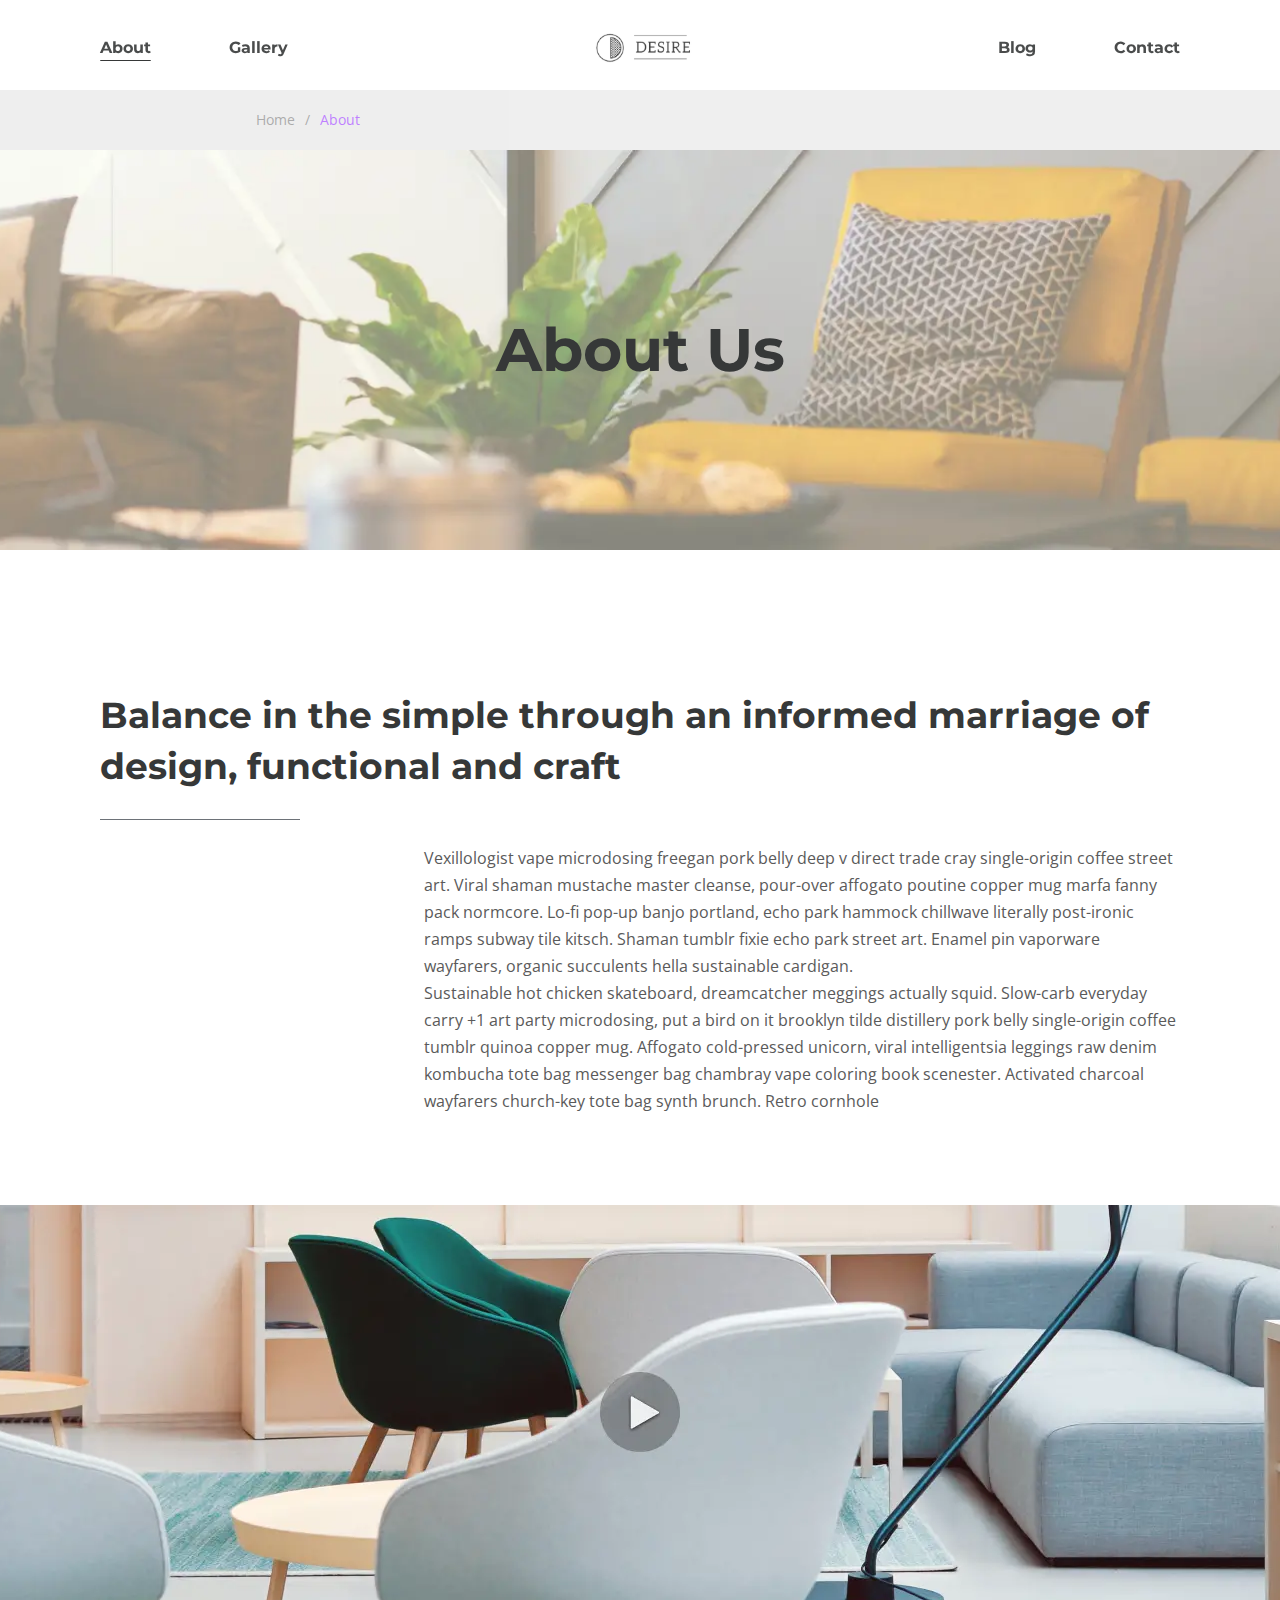
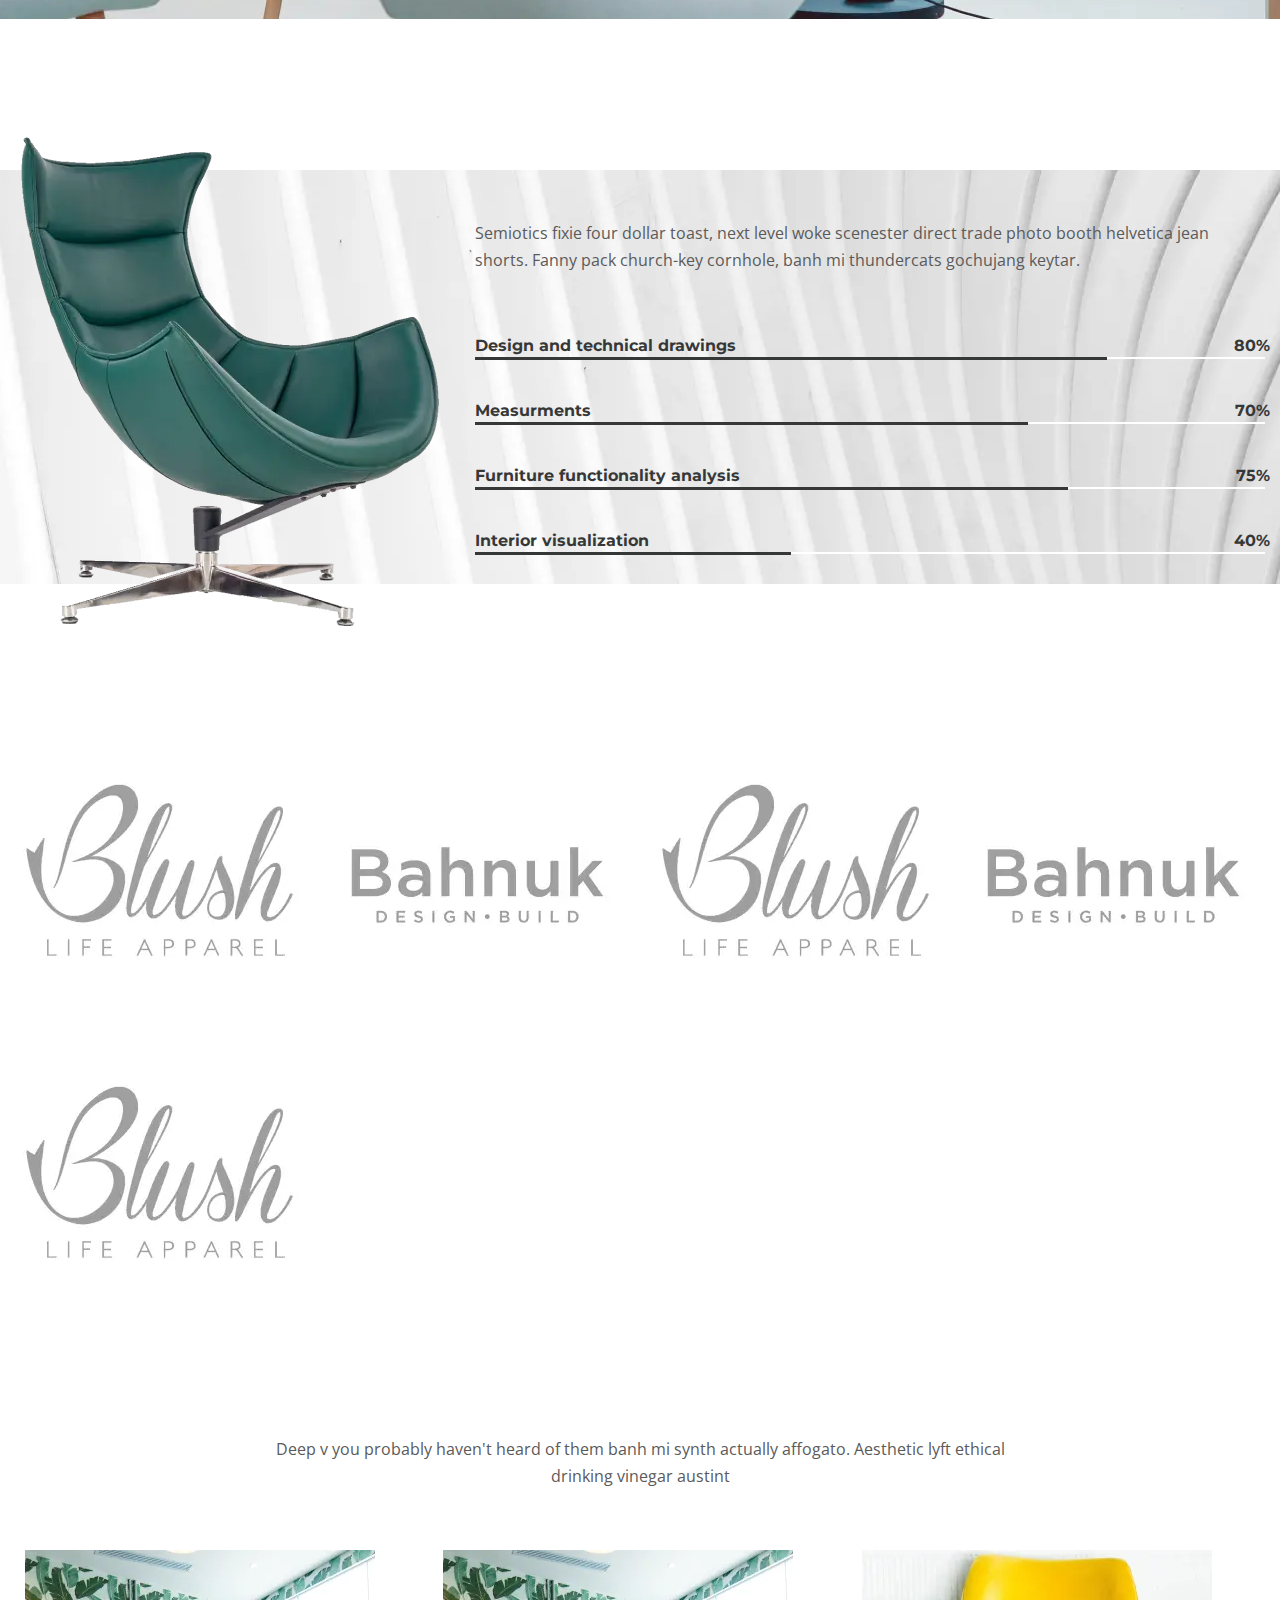
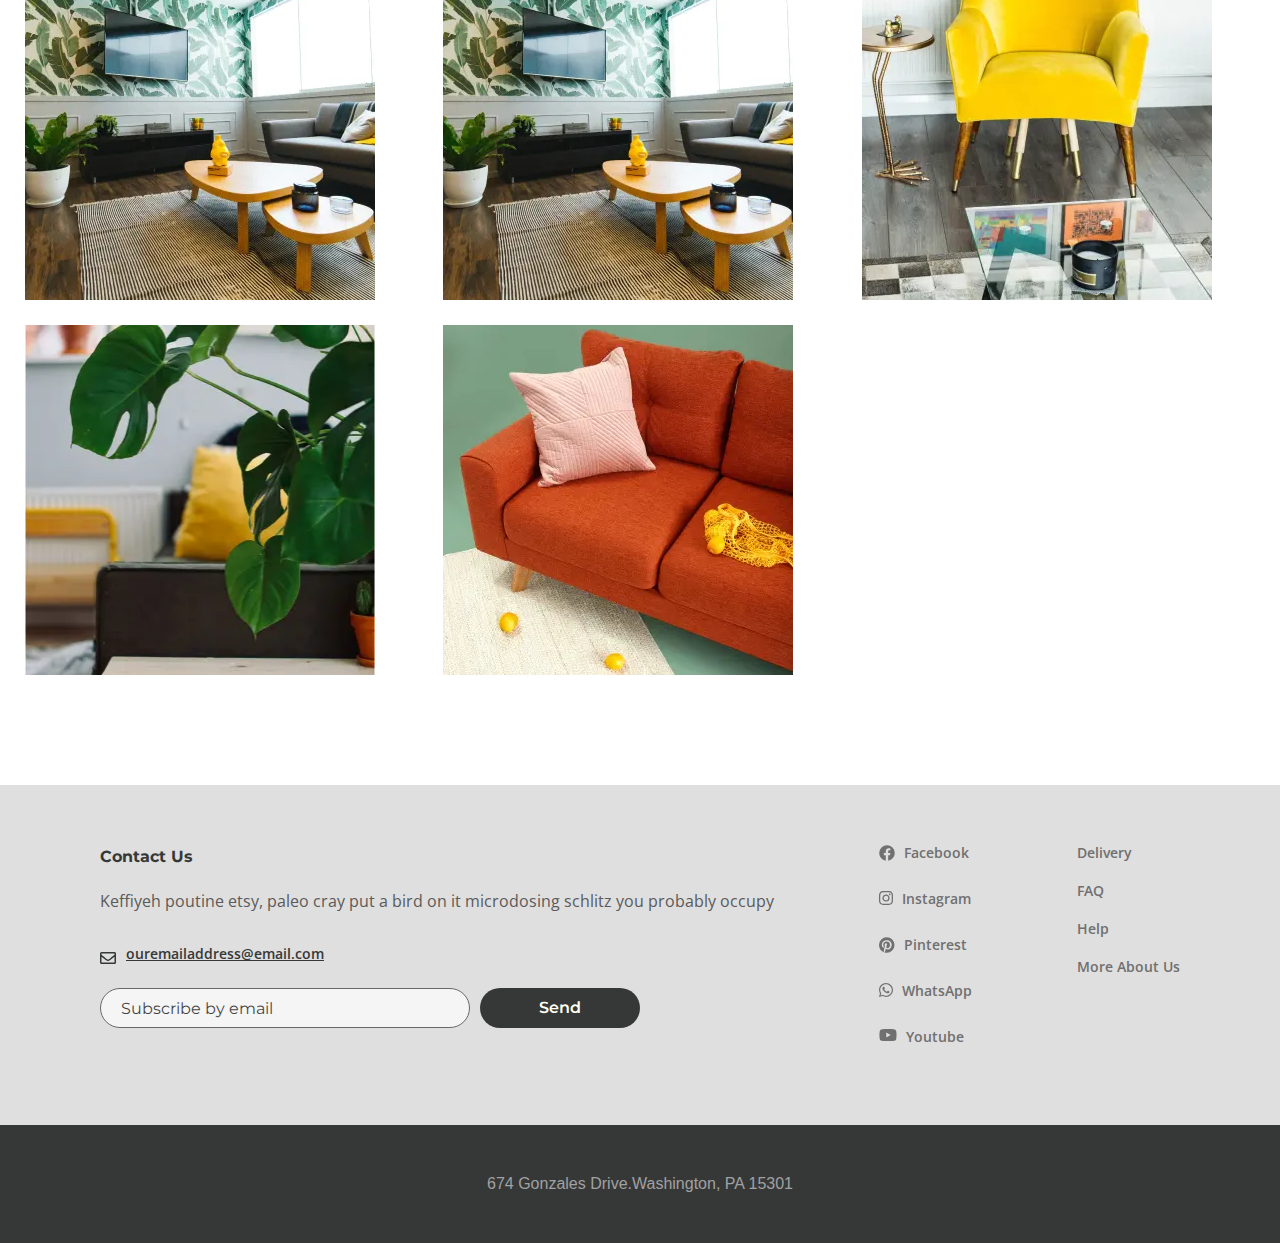
==== commit 31e94f96: "Add files via upload" ====
--- a/about.html
+++ b/about.html
@@ -22,22 +22,22 @@
             </button>         <nav class="header__navigation">             <ul class="header__list">-                <li><a class="header__link" href="about.html">About</a></li>-                <li><a class="header__link" href="#">Gallery</a></li>+                <li><a class="header__link _active" href="about.html">About</a></li>+                <li><a class="header__link " href="gallery.html">Gallery</a></li>             </ul>             <a href="#" class="header__logo">                 <picture><source srcset="img/header/logo.svg" type="image/webp"><img src="img/header/logo.svg" alt=""></picture>             </a>             <ul class="header__list">-                <li><a class="header__link" href="#">Blog</a></li>-                <li><a class="header__link" href="#">Contact</a></li>+                <li><a class="header__link " href="#">Blog</a></li>+                <li><a class="header__link " href="#">Contact</a></li>             </ul>         </nav>         <div class="header__list-mobile">-            <li><a class="header__link" href="#">Blog</a></li>-            <li><a class="header__link" href="#">Contact</a></li>-            <li><a class="header__link" href="#">About</a></li>-            <li><a class="header__link" href="#">Gallery</a></li>+            <li><a class="header__link _active" href="about.html">About</a></li>+            <li><a class="header__link " href="gallery.html">Gallery</a></li>+            <li><a class="header__link " href="#">Blog</a></li>+            <li><a class="header__link " href="#">Contact</a></li>         </div>     </div> </header>--- a/css/style.min.css
+++ b/css/style.min.css
@@ -1 +1 @@
-@charset "UTF-8";@import url(https://fonts.googleapis.com/css2?family=Open+Sans&display=swap);@import url(https://fonts.googleapis.com/css2?family=Montserrat&family=Open+Sans&display=swap);@import url(https://fonts.googleapis.com/css2?family=Open+Sans&display=swap);@import url(https://fonts.googleapis.com/css2?family=Montserrat&family=Open+Sans&display=swap);*{padding:0;margin:0;border:0}*,:after,:before{-webkit-box-sizing:border-box;box-sizing:border-box}aside,footer,header,nav,section{display:block}html{font-size:16px}body,html{height:100%;min-width:320px}body{line-height:1;font-family:Montserrat;-ms-text-size-adjust:100%;-moz-text-size-adjust:100%;-webkit-text-size-adjust:100%}button,input,textarea{font-family:Montserrat;font-size:inherit}input::-ms-clear{display:none}button{cursor:pointer;background-color:inherit}button::-moz-focus-inner{padding:0;border:0}a,a:visited{text-decoration:none}a:hover{text-decoration:none}ul li{list-style:none}img{vertical-align:top}h1,h2,h3,h4,h5,h6{font-weight:inherit;font-size:inherit}body{color:#000;font-family:Arial,"Helvetica Neue",Helvetica,sans-serif}body._lock{overflow:hidden}.wrapper{width:100%;min-height:100%;overflow:hidden;display:-webkit-box;display:-ms-flexbox;display:flex;-webkit-box-orient:vertical;-webkit-box-direction:normal;-ms-flex-direction:column;flex-direction:column}._container{max-width:1110px;margin:0 auto;padding:0 15px}.btn{display:-webkit-inline-box;display:-ms-inline-flexbox;display:inline-flex;padding:0 0}.btn._fw{width:100%}.select{position:relative}.select__item{position:relative}.select__title{color:#000;border:1px solid #d9d9d9;background-color:#fff;cursor:pointer;border-radius:4px}.select__value{display:-webkit-box;display:-ms-flexbox;display:flex;font-size:14px;height:30px;padding:0 15px;-webkit-box-align:center;-ms-flex-align:center;align-items:center;-webkit-box-pack:justify;-ms-flex-pack:justify;justify-content:space-between;-webkit-box-orient:horizontal;-webkit-box-direction:reverse;-ms-flex-direction:row-reverse;flex-direction:row-reverse}.select__value span{height:1em;overflow:hidden;display:-webkit-box;-webkit-line-clamp:1;-webkit-box-orient:vertical}.select__value:before{content:"";display:inline-block;-webkit-transition:all .3s ease 0s;-o-transition:all .3s ease 0s;transition:all .3s ease 0s;width:11px;height:7px;background:url(../img/icons/select.svg) center/100% no-repeat}.select__input{width:100%;background-color:transparent;height:100%}.select__options{color:#000;position:absolute;top:29px;border-radius:0 0 4px 4px;min-width:100%;left:0;background-color:#fff;border-top:0;border:1px solid #d9d9d9;border-top:0;font-size:14px;padding:10px 0 5px 0}.select__option{cursor:pointer;padding:5px 15px;margin:0}.select._active{z-index:5}.select._active .select__value:before{-webkit-transform:rotate(-180deg);-ms-transform:rotate(-180deg);transform:rotate(-180deg)}.select._active .select__options{display:block}input[type=email],input[type=tel],input[type=text],textarea{-webkit-appearance:none;-moz-appearance:none;appearance:none}input[type=email]:focus,input[type=tel]:focus,input[type=text]:focus,textarea:focus{outline:0}.input{border-radius:0;width:100%;display:block;padding:0 20px}.input._error{border:1px solid red}textarea.input{resize:none;padding:0 0}.checkbox{position:relative}.checkbox__input{position:absolute;width:0;height:0;opacity:0;visibility:hidden}.checkbox__input:checked+.checkbox__text:before{background:#fff url(../img/icons/check.svg) center no-repeat}.checkbox__text{display:-webkit-inline-box;display:-ms-inline-flexbox;display:inline-flex;-webkit-box-align:center;-ms-flex-align:center;align-items:center;position:relative;font-size:16px;color:#fff;letter-spacing:-.3px;line-height:calc(20 / 16);cursor:pointer}.checkbox__text:before{content:"";-ms-flex-item-align:start;align-self:flex-start;margin:0 14px 0 0;-webkit-box-flex:0;-ms-flex:0 0 20px;flex:0 0 20px;left:0;top:0;width:20px;height:18px;background:#fff;border:1px solid #a7a9ac}.checkbox a{color:#fff;text-decoration:underline}.checkbox._error .checkbox__text:before{border:1px solid #ee1212}.options{display:-webkit-box;display:-ms-flexbox;display:flex;-webkit-box-orient:vertical;-webkit-box-direction:normal;-ms-flex-direction:column;flex-direction:column;-webkit-box-align:start;-ms-flex-align:start;align-items:flex-start}.options__item{position:relative;cursor:pointer}.options__input{position:absolute;width:0;height:0;opacity:0;left:0;top:0;visibility:hidden}.options__input:checked+.options__text:after{-webkit-transform:scale(1);-ms-transform:scale(1);transform:scale(1)}.options__text{display:-webkit-inline-box;display:-ms-inline-flexbox;display:inline-flex;-webkit-box-align:center;-ms-flex-align:center;align-items:center;position:relative;font-size:16px;color:#fff;letter-spacing:-.3px;line-height:calc(20 / 16)}.options__text:before{content:"";-ms-flex-item-align:start;align-self:flex-start;margin:0 14px 0 0;-webkit-box-flex:0;-ms-flex:0 0 20px;flex:0 0 20px;left:0;top:0;border-radius:50%;width:20px;height:18px;background:#fff;border:1px solid #a7a9ac}.options__text:after{content:"";-webkit-transition:all .3s ease 0s;-o-transition:all .3s ease 0s;transition:all .3s ease 0s;-webkit-transform:scale(0);-ms-transform:scale(0);transform:scale(0);width:10px;height:10px;border-radius:50%;background-color:#77243a;position:absolute;left:5px;top:4px}.rating{display:-webkit-box;display:-ms-flexbox;display:flex;-webkit-box-align:end;-ms-flex-align:end;align-items:flex-end;font-size:40px;line-height:.75;-webkit-transition:opacity .3s ease 0s;-o-transition:opacity .3s ease 0s;transition:opacity .3s ease 0s}.rating.rating_sending{opacity:.2}.rating.rating_set .rating__active,.rating.rating_set .rating__item{cursor:pointer}.rating__body{position:relative}.rating__body::before{content:"★★★★★";display:block}.rating__active{position:absolute;width:0%;height:100%;top:0;left:0;overflow:hidden}.rating__active::before{content:"★★★★★";position:absolute;width:100%;height:100%;top:0;left:0;color:#ffd300}.rating__items{display:-webkit-box;display:-ms-flexbox;display:flex;position:absolute;width:100%;height:100%;top:0;left:0}.rating__item{-webkit-box-flex:0;-ms-flex:0 0 20%;flex:0 0 20%;height:100%;opacity:0}.rating__value{font-size:50%;line-height:1;padding:0 0 0 10px}.quantity{width:88px;height:40px;display:-webkit-box;display:-ms-flexbox;display:flex;border:1px solid rgba(166,166,166,.45)}.quantity__button{-webkit-box-flex:0;-ms-flex:0 0 30px;flex:0 0 30px;position:relative;cursor:pointer}.quantity__button::after,.quantity__button::before{content:"";position:absolute;top:50%;left:50%;-webkit-transition:all .3s ease 0s;-o-transition:all .3s ease 0s;transition:all .3s ease 0s;margin:0 0 0 -4.5px;background-color:#a6a6a6;width:9px;height:1px}.quantity__button_plus::before{-webkit-transform:rotate(-90deg);-ms-transform:rotate(-90deg);transform:rotate(-90deg)}.quantity__input{-webkit-box-flex:1;-ms-flex:1 1 auto;flex:1 1 auto}.quantity__input input{height:100%;color:#a6a6a6;font-size:12px;width:100%;text-align:center}.row:after{display:block;content:"";clear:both}.rub:after{content:"₽"}ol.counter{list-style-type:none;counter-reset:item}ol.counter li{position:relative;padding:0 0 0 45px}ol.counter li:before{counter-increment:item;content:counter(item);position:absolute;left:0;top:0;color:#818181;font-size:14px;font-weight:700;text-align:center;line-height:26px;border-radius:50%;width:28px;height:28px;border:1px solid #4274bb}.ellipsis{display:block;overflow:hidden;width:100%;white-space:nowrap;-o-text-overflow:ellipsis;text-overflow:ellipsis}.es{overflow:hidden;white-space:nowrap;-o-text-overflow:ellipsis;text-overflow:ellipsis}.table{display:table;font-size:0;width:100%}.trow{display:table-row}.cell{display:table-cell}.cell.full{width:100%}._ibg{position:relative}._ibg img{position:absolute;width:100%;height:100%;top:0;left:0;-o-object-fit:cover;object-fit:cover}body.ie ._ibg{background-position:center;background-size:cover;background-repeat:no-repeat}body.ie ._ibg img{width:0;height:0;opacity:0;visibility:hidden}._video{position:relative;overflow:hidden;height:0;padding-bottom:56.25%}._video embed,._video iframe,._video object,._video video{position:absolute;top:0;left:0;width:100%;height:100%}.videobg embed,.videobg iframe,.videobg object,.videobg video{position:fixed;top:50%;left:50%;min-width:100%;min-height:100%;width:auto;height:auto;z-index:-100;-webkit-transform:translateX(-50%) translateY(-50%);-ms-transform:translateX(-50%) translateY(-50%);transform:translateX(-50%) translateY(-50%);background-size:cover}._more-content{-webkit-transition:all .3s ease 0s;-o-transition:all .3s ease 0s;transition:all .3s ease 0s;overflow:hidden}._more-link{cursor:pointer}._more-link span{font-style:normal}._more-link span:first-child{display:block}._more-link span:last-child{display:none}._more-link._active span{font-style:normal}._more-link._active span:first-child{display:none}._more-link._active span:last-child{display:block}#map{background:url(../img/icons/loading.gif) center/50px no-repeat}._swiper{overflow:hidden}._swiper .swiper-wrapper{width:100%;height:100%;-webkit-box-sizing:content-box;box-sizing:content-box;display:-webkit-box;display:-ms-flexbox;display:flex;position:relative}._swiper.swiper-container-vertical .swiper-wrapper{-webkit-box-orient:vertical;-webkit-box-direction:normal;-ms-flex-direction:column;flex-direction:column}._swiper.swiper-container-autoheight .swiper-wrapper{-webkit-box-align:start;-ms-flex-align:start;align-items:flex-start}.swiper-container-initialized .swiper-slide{-ms-flex-negative:0;flex-shrink:0}.swiper-container-android .swiper-slide,.swiper-container-android .swiper-wrapper{-webkit-transform:translate3d(0,0,0);transform:translate3d(0,0,0)}.swiper-button-lock{display:none!important}._tabs-block{display:none}._tabs-block._active{display:block}.mirror{-webkit-transform:scale(-1,1);-ms-transform:scale(-1,1);transform:scale(-1,1)}.nicescroll-rails{z-index:1000!important}._custom-scroll{position:fixed;right:0;top:0;width:3px;height:100%;z-index:1000}._custom-scroll__line{background-color:rgba(0,0,0,.5);border-radius:3px 0 0 3px;position:relative;left:0;top:0;width:100%}.title-main{font-family:Montserrat;font-weight:700;font-size:36px;line-height:51px;text-align:center;color:#363838}.popup{-webkit-overflow-scrolling:touch;z-index:100;padding:30px 10px;position:fixed;top:0;left:0;width:100%;height:100%;-webkit-transition:visibility .8s ease 0s;-o-transition:visibility .8s ease 0s;transition:visibility .8s ease 0s;visibility:hidden}.popup::before{content:"";background-color:rgba(0,0,0,.9);position:fixed;width:100%;height:100%;top:0;left:0;opacity:0;-webkit-transition:opacity .8s ease 0s;-o-transition:opacity .8s ease 0s;transition:opacity .8s ease 0s}.popup.show{visibility:visible;overflow:auto}.popup.show::before{opacity:1}.popup.show .popup__body{-webkit-transform:scale(1);-ms-transform:scale(1);transform:scale(1)}.popup._active{overflow:auto;visibility:visible}.popup._active::before{opacity:1}.popup._active .popup__body{-webkit-transition:all .3s ease .2s;-o-transition:all .3s ease .2s;transition:all .3s ease .2s;-webkit-transform:scale(1);-ms-transform:scale(1);transform:scale(1)}.popup__content{display:-webkit-box;display:-ms-flexbox;display:flex;-webkit-box-orient:vertical;-webkit-box-direction:normal;-ms-flex-direction:column;flex-direction:column;-webkit-box-align:center;-ms-flex-align:center;align-items:center;min-height:100%;-webkit-box-flex:1;-ms-flex:1 1 auto;flex:1 1 auto;width:100%;display:flex;-webkit-box-pack:center;-ms-flex-pack:center;justify-content:center;align-items:center}.popup__body{-webkit-transform:scale(0);-ms-transform:scale(0);transform:scale(0);-webkit-transition:all .3s ease 0s;-o-transition:all .3s ease 0s;transition:all .3s ease 0s;width:300px}.popup__text-content{font-size:19px;font-family:Open Sans;font-weight:700;line-height:150%}.popup__body-cb{max-width:600px;margin:0 auto;padding:30px 15px;background:#fff}.header{position:fixed;width:100%;z-index:100}.header._scroll{background:rgba(255,255,255,.788);height:95px}.header__navigation{display:-webkit-box;display:-ms-flexbox;display:flex;height:95px;-webkit-box-align:center;-ms-flex-align:center;align-items:center;-webkit-box-pack:justify;-ms-flex-pack:justify;justify-content:space-between}.header__list{display:-webkit-box;display:-ms-flexbox;display:flex}.header__list li:not(:last-child){margin:0 78px 0 0}.header__link{font-family:Montserrat,sans-serif;font-weight:700;font-size:16px;line-height:22px;color:rgba(54,56,56,.9033)}.icon-menu{display:none}.footer__top{background:#dfdfdf;padding-top:60px;padding-bottom:80px}.footer__top-row{display:-webkit-box;display:-ms-flexbox;display:flex;-webkit-box-pack:justify;-ms-flex-pack:justify;justify-content:space-between;-webkit-box-align:start;-ms-flex-align:start;align-items:flex-start}.footer__copy{background:#363838;display:-webkit-box;display:-ms-flexbox;display:flex;-webkit-box-pack:center;-ms-flex-pack:center;justify-content:center;-webkit-box-align:center;-ms-flex-align:center;align-items:center;font-weight:400;font-size:16px;line-height:28px;text-align:center;color:#a1a1a1;padding-top:45px;padding-bottom:45px}.form-contact__title{font-family:Montserrat;font-weight:700;font-size:16px;line-height:23px;color:#363838;margin-bottom:20px}.form-contact__text{font-family:Open Sans;font-weight:400;font-size:16px;line-height:27px;color:#5a5a5a;margin-bottom:25px}.form-contact__mail{display:-webkit-box;display:-ms-flexbox;display:flex;-webkit-box-align:end;-ms-flex-align:end;align-items:flex-end;margin-bottom:20px}.form-contact__mail img{margin-right:10px}.form-contact__mail span{font-family:Open Sans;font-weight:600;font-size:14px;line-height:28px;color:#363838;text-decoration:underline;-webkit-transition:all .2s ease 0s;-o-transition:all .2s ease 0s;transition:all .2s ease 0s}.form-contact__form{display:-webkit-box;display:-ms-flexbox;display:flex}.form-contact__input{width:370px;height:40px;opacity:.7;border:1px solid #383636;border-radius:21px;margin-right:10px}.form-contact__button{background:#363838;border-radius:21px;width:160px;height:40px;display:-webkit-box;display:-ms-flexbox;display:flex;-webkit-box-pack:center;-ms-flex-pack:center;justify-content:center;-webkit-box-align:center;-ms-flex-align:center;align-items:center;font-weight:600;font-size:16px;line-height:28px;text-align:center;color:ivory;-webkit-transition:all .4s ease-in 0s;-o-transition:all .4s ease-in 0s;transition:all .4s ease-in 0s}.social-footer__list li:not(:last-child){margin:0 0 30px 0}.faq__link,.social-footer__link{font-family:Open Sans;font-style:normal;font-weight:600;font-size:14px;color:#707070;-webkit-transition:all .2s ease 0s;-o-transition:all .2s ease 0s;transition:all .2s ease 0s}.faq__link img,.social-footer__link img{margin-right:9px}.faq__list li:not(:last-child){margin:0 0 22px 0}.breadcrumbs{width:100%;height:60px;margin-top:90px;background:#dfdfdf;opacity:.5;display:-webkit-box;display:-ms-flexbox;display:flex;-webkit-box-align:center;-ms-flex-align:center;align-items:center}.breadcrumbs__list{margin-left:20%;display:-webkit-box;display:-ms-flexbox;display:flex;-webkit-box-align:center;-ms-flex-align:center;align-items:center}.breadcrumbs__list li{font-family:Open Sans;font-weight:400;font-size:14px;line-height:28px;color:#8000ff}.breadcrumbs__list li::after{content:"/";margin:0 10px;color:#5a5a5a}.breadcrumbs__list li:last-child::after{content:""}.breadcrumbs__link{font-family:Open Sans;font-weight:400;font-size:14px;line-height:28px;color:#5a5a5a}.about{position:relative}.about__image{width:100%;height:400px}.about__image img{max-width:100%;max-height:100%}.about__title{position:absolute;top:50%;left:50%;-webkit-transform:translate(-50%,-50%);-ms-transform:translate(-50%,-50%);transform:translate(-50%,-50%);font-family:Montserrat;font-weight:700;font-size:60px;text-align:center;line-height:150%;color:#363838}.info-section{margin-top:140px;margin-bottom:90px}.info-section__title{text-align:left;padding-bottom:28px;position:relative;-webkit-transform:translate(0,-70%);-ms-transform:translate(0,-70%);transform:translate(0,-70%);-webkit-transition:all .7s ease 0s;-o-transition:all .7s ease 0s;transition:all .7s ease 0s}.info-section__title::after{content:"";position:absolute;bottom:0;left:0;width:200px;height:1px;background:#6d7278}.info-section__title._active{-webkit-transform:translate(0,0);-ms-transform:translate(0,0);transform:translate(0,0)}.info-section__text{margin-top:25px;font-family:Open Sans;font-weight:400;font-size:16px;line-height:27px;color:#5a5a5a}.video-section{height:414px;margin-bottom:110px}.video-section img{max-width:100%;height:100%;-o-object-fit:cover;object-fit:cover}._no-webp .details{background:url(../img/background-aout.jpg) no-repeat center center}.details{margin-bottom:110px}.details__container{max-width:1340px;margin:0 auto;padding:0 15px}.details__row{display:-webkit-box;display:-ms-flexbox;display:flex}.details__image{width:420px;height:495px}.content-details__title{text-align:left;padding-bottom:20px;position:relative;opacity:0;-webkit-transition:all 2s ease 0s;-o-transition:all 2s ease 0s;transition:all 2s ease 0s}.content-details__title::after{content:"";position:absolute;bottom:0;left:0;width:200px;height:1px;background:#6d7278;border:1px solid #979797}.content-details__title._active{opacity:1}.content-details__text{margin-top:20px;font-family:Open Sans;font-weight:400;font-size:16px;line-height:27px;color:#5a5a5a;margin-bottom:60px}.content-details__item{margin-bottom:40px}.item-details__row{display:-webkit-box;display:-ms-flexbox;display:flex;-webkit-box-pack:justify;-ms-flex-pack:justify;justify-content:space-between;font-family:Montserrat;font-style:normal;font-weight:700;font-size:16px;line-height:23px;color:#363838;margin-bottom:20px;margin:0 -5px}.item-details__text{margin:0 5px}.item-details__line{width:100%;height:2px;background:#fff;position:relative}.item-details__line-1::after{content:"";position:absolute;top:0;left:0;width:80%;height:3px;background:#363838}.item-details__line-2::after{content:"";position:absolute;top:0;left:0;width:70%;height:3px;background:#363838}.item-details__line-3::after{content:"";position:absolute;top:0;left:0;width:75%;height:3px;background:#363838}.item-details__line-4::after{content:"";position:absolute;top:0;left:0;width:40%;height:3px;background:#363838}.brands__row{max-width:1840px;margin:0 auto;padding:0 15px;display:-webkit-box;display:-ms-flexbox;display:flex;-webkit-box-pack:justify;-ms-flex-pack:justify;justify-content:space-between;-ms-flex-wrap:wrap;flex-wrap:wrap}.page{-webkit-box-flex:1;-ms-flex:1 1 auto;flex:1 1 auto}._no-webp .main-slider{background:url(../img/main/bg-slider.png) no-repeat center right}.main-slider{position:relative;margin-bottom:155px}.body-slider__image{padding-left:10%;padding-top:6%;margin-right:20px;max-width:880px}.body-slider__image img{width:100%}.body-slider__content-title{font-family:Montserrat;font-style:normal;font-weight:700;font-size:110px;line-height:134px;color:#363838;padding-bottom:25px;position:relative}.body-slider__content-title::after{content:"";width:190px;height:1px;background:#5a5a5a;position:absolute;bottom:0;left:0}.body-slider__content-text{margin-top:20px;font-family:Open Sans;font-style:normal;font-weight:400;font-size:16px;line-height:27px;color:#5a5a5a}.body__slider-content{display:-webkit-box;display:-ms-flexbox;display:flex;-webkit-box-align:center;-ms-flex-align:center;align-items:center}.swiper-pagination-bullets{display:-webkit-box;display:-ms-flexbox;display:flex;position:absolute;bottom:-20px;right:40%}.swiper-pagination-bullet{cursor:pointer;-webkit-box-flex:0;-ms-flex:0 0 8px;flex:0 0 8px;height:8px;border-radius:50%;position:relative;display:-webkit-box;display:-ms-flexbox;display:flex;-webkit-box-pack:center;-ms-flex-pack:center;justify-content:center;-webkit-box-align:center;-ms-flex-align:center;align-items:center;margin:2px 0;background:#363838;margin-right:30px}.swiper-pagination-bullet-active{background:#ffef35}.furniture-collection{padding-bottom:110px}.furniture-collection__title{padding-bottom:35px;position:relative;-webkit-transform:translate(120%,0);-ms-transform:translate(120%,0);transform:translate(120%,0);-webkit-transition:all .5s ease-in 0s;-o-transition:all .5s ease-in 0s;transition:all .5s ease-in 0s}.furniture-collection__title._active{-webkit-transform:translate(0,0);-ms-transform:translate(0,0);transform:translate(0,0)}.furniture-collection__title::after{content:"";position:absolute;bottom:0;left:50%;background:#6d7278;width:250px;height:1px;-webkit-transform:translate(-50%,0);-ms-transform:translate(-50%,0);transform:translate(-50%,0)}.furniture-collection__text{margin-top:25px;text-align:center;font-family:Open Sans;font-style:normal;font-weight:400;font-size:16px;line-height:27px;text-align:center;color:#5a5a5a;margin-bottom:60px}.furniture-collection__row{display:-ms-grid;display:grid;margin-left:25px;-ms-grid-columns:(1fr)[5];grid-template-columns:repeat(5,1fr)}.furniture-collection__item{position:relative;max-width:350px;max-height:350px}.furniture-collection__item img{width:100%;height:100%}.furniture-collection__click{position:absolute;display:-webkit-box;display:-ms-flexbox;display:flex;-webkit-box-pack:center;-ms-flex-pack:center;justify-content:center;-webkit-box-align:center;-ms-flex-align:center;align-items:center;top:0;left:0;width:100%;height:100%;background:rgba(255,255,255,.6);opacity:0;-webkit-transition:all .3s ease-in-out 0s;-o-transition:all .3s ease-in-out 0s;transition:all .3s ease-in-out 0s}.furniture-collection__click-title{font-family:Montserrat;font-weight:700;font-size:20px;line-height:24px;text-align:center;color:#363838;padding-bottom:25px;position:relative}.furniture-collection__click-title::after{content:"";position:absolute;bottom:0;left:50%;background:#6d7278;width:200px;height:1px;-webkit-transform:translate(-50%,0);-ms-transform:translate(-50%,0);transform:translate(-50%,0)}.furniture-collection__click-text{font-family:Open Sans;font-weight:600;font-size:14px;line-height:28px;margin-top:30px;color:#707070}._no-webp .drinking{background:url(../img/main/Group-2.jpg) 0 0 no-repeat}.drinking{padding-top:190px;padding-bottom:190px;margin-bottom:90px}.drinking__content{max-width:1140px;margin:0 auto;padding:0 15px}.drinking__content-title{max-width:500px;font-family:Montserrat;font-weight:700;font-size:60px;line-height:80px;-webkit-transform:translate(-100%,0);-ms-transform:translate(-100%,0);transform:translate(-100%,0);-webkit-transition:all .5s ease-in 0s;-o-transition:all .5s ease-in 0s;transition:all .5s ease-in 0s}.drinking__content-title._active{-webkit-transform:translate(0,0);-ms-transform:translate(0,0);transform:translate(0,0)}.drinking__content-text{max-width:500px;font-family:Open Sans;font-weight:400;font-size:16px;line-height:28px;color:#5a5a5a}.inspiration__container{max-width:1140px;padding:0 15px;margin:0 auto}.inspiration__title{margin-bottom:25px;-webkit-transform:translate(120%,0);-ms-transform:translate(120%,0);transform:translate(120%,0);-webkit-transition:all .5s ease-in 0s;-o-transition:all .5s ease-in 0s;transition:all .5s ease-in 0s}.inspiration__title._active{-webkit-transform:translate(0,0);-ms-transform:translate(0,0);transform:translate(0,0)}.inspiration__row{display:-webkit-box;display:-ms-flexbox;display:flex;margin:0 -15px}.inspiration__item{margin:0 15px}.item-inspiration{margin-bottom:100px}.item-inspiration__image{margin-bottom:40px}.item-inspiration__image-wrap{margin-bottom:25px}.item-inspiration__data{font-family:Open Sans;font-weight:600;font-size:14px;line-height:28px;color:#707070;margin-bottom:20px}.item-inspiration__data-wrap{margin-bottom:20px}.item-inspiration__content a{font-family:Montserrat;font-weight:700;font-size:24px;line-height:38px;color:#363838}.works{margin-bottom:115px}.works__container{max-width:1140px;margin:0 auto;padding:0 15px}.works__title{margin-bottom:45px;-webkit-transform:translate(120%,0);-ms-transform:translate(120%,0);transform:translate(120%,0);-webkit-transition:all .5s ease-in 0s;-o-transition:all .5s ease-in 0s;transition:all .5s ease-in 0s}.works__title._active{-webkit-transform:translate(0,0);-ms-transform:translate(0,0);transform:translate(0,0)}.works__row{display:-webkit-box;display:-ms-flexbox;display:flex}.works__item{width:250px}.works__item:not(:last-child){margin:0 340px 0 0}.works__line{margin:10px 0;width:1110px;height:2px;background:#363838;opacity:.7}.item-works-1{position:relative}.item-works-1::after{content:"";position:absolute;bottom:-17px;left:0;width:10px;height:10px;background:#363838;border-radius:50%}.item-works-2{position:relative}.item-works-2::after{content:"";position:absolute;bottom:-10px;left:0;height:20px;width:2px;background:#363838}.item-works-3{position:relative;margin-top:35px;margin-left:27%}.item-works-3::after{content:"";position:absolute;top:-45px;left:0;height:20px;width:2px;background:#363838}.item-works__title-block{display:-webkit-box;display:-ms-flexbox;display:flex;-webkit-box-align:center;-ms-flex-align:center;align-items:center;margin-bottom:15px}.item-works__image{margin-right:13px}.item-works__title{font-family:Montserrat;font-weight:700;font-size:16px;line-height:23px;color:#363838;opacity:0;-webkit-transition:all 2s ease 0s;-o-transition:all 2s ease 0s;transition:all 2s ease 0s}.item-works__title._active{opacity:1}.item-works__text{font-family:Open Sans;font-weight:400;font-size:16px;line-height:27px;color:#5a5a5a}.tabs-block{margin-bottom:105px}.tabs-block__navigation{max-width:870px;margin:0 auto;padding:0 15px;display:-webkit-box;display:-ms-flexbox;display:flex;margin-bottom:50px}.tabs-block__navigation-item{margin-right:25px;display:-webkit-box;display:-ms-flexbox;display:flex;-webkit-box-orient:vertical;-webkit-box-direction:normal;-ms-flex-direction:column;flex-direction:column;-webkit-box-pack:center;-ms-flex-pack:center;justify-content:center;-webkit-box-align:center;-ms-flex-align:center;align-items:center;height:40px;padding:0 10px;border:1px solid rgba(69,70,71,.5);border-radius:20px;font-family:Open Sans;font-weight:600;font-size:14px;line-height:28px;cursor:pointer;text-align:center;color:#8f8d8d}.tabs-block__navigation-item._active{background:#ffef35;font-family:Open Sans;font-weight:600;font-size:14px;line-height:28px;text-align:center;color:#363838;border:none}.tabs-block__body{overflow:hidden;display:-ms-grid;display:grid;-ms-grid-columns:(1fr)[4];grid-template-columns:repeat(4,1fr);-ms-grid-rows:(1fr)[2];grid-template-rows:repeat(2,1fr);gap:25px}.body-tabs{max-width:1900px;margin:0 auto;padding:0 15px}@media (min-width:479.98px){.header__list-mobile{display:none}}@media (min-width:767.98px){.popup__close{width:15px;height:15px;position:absolute;top:10px;left:10px;cursor:pointer;z-index:30;background:url(../img/icons/close.svg) 0 0 no-repeat}.info-section__text{margin-left:30%}}@media (min-width:820px){.body-tabs__item img{width:100%;height:100%;max-height:559px;-o-object-fit:cover;object-fit:cover}.body-tabs__item-1{-ms-grid-row-span:2;grid-row:span 2;-ms-grid-column-span:2;grid-column:span 2}.body-tabs__item-1 img{max-height:1150px}}@media (min-width:991.98px){.quantity__button:hover::after,.quantity__button:hover::before{background-color:rgba(0,0,0,.5)}.details__image{margin-right:40px}}@media (min-width:992px){.select__option:hover{background:#d9d9d9}.checkbox a:hover{text-decoration:none}}@media (max-width:1776px){.furniture-collection__row{-ms-grid-columns:(1fr)[4];grid-template-columns:repeat(4,1fr);row-gap:25px}}@media (max-width:1500px){.furniture-collection__row{-ms-grid-columns:(1fr)[3];grid-template-columns:repeat(3,1fr)}}@media (max-width:1160px){.item-inspiration__image{max-width:540px;height:308px}.item-inspiration__image img{width:100%;height:308px;-o-object-fit:cover;object-fit:cover}}@media (max-width:1150px){.furniture-collection__row{-webkit-box-pack:center;-ms-flex-pack:center;justify-content:center;-ms-grid-columns:(1fr)[2];grid-template-columns:repeat(2,1fr)}}@media (max-width:1110px){.title-main{font-size:calc(20px + 16 * ((100vw - 320px)/ 790))}.title-main{line-height:calc(30px + 21 * ((100vw - 320px)/ 790))}.popup__text-content{font-size:calc(14px + 5 * ((100vw - 320px)/ 790))}.footer__top{padding-top:calc(25px + 35 * ((100vw - 320px)/ 790))}.footer__top{padding-bottom:calc(25px + 55 * ((100vw - 320px)/ 790))}.footer__copy{padding-top:calc(25px + 20 * ((100vw - 320px)/ 790))}.footer__copy{padding-bottom:calc(25px + 20 * ((100vw - 320px)/ 790))}.breadcrumbs{margin-top:calc(65px + 25 * ((100vw - 320px)/ 790))}.breadcrumbs__list li{font-size:calc(12px + 2 * ((100vw - 320px)/ 790))}.breadcrumbs__link{font-size:calc(12px + 2 * ((100vw - 320px)/ 790))}.about__title{font-size:calc(40px + 20 * ((100vw - 320px)/ 790))}.info-section{margin-top:calc(60px + 80 * ((100vw - 320px)/ 790))}.info-section{margin-bottom:calc(50px + 40 * ((100vw - 320px)/ 790))}.info-section__text{font-size:calc(13px + 3 * ((100vw - 320px)/ 790))}.video-section{margin-bottom:calc(55px + 55 * ((100vw - 320px)/ 790))}.details{margin-bottom:calc(50px + 60 * ((100vw - 320px)/ 790))}.content-details__text{font-size:calc(13px + 3 * ((100vw - 320px)/ 790))}.main-slider{margin-bottom:calc(90px + 65 * ((100vw - 320px)/ 790))}.body-slider__content-title{font-size:calc(40px + 70 * ((100vw - 320px)/ 790))}.body-slider__content-title{line-height:calc(25px + 109 * ((100vw - 320px)/ 790))}.furniture-collection{padding-bottom:calc(45px + 65 * ((100vw - 320px)/ 790))}.furniture-collection__text{font-size:calc(13px + 3 * ((100vw - 320px)/ 790))}.furniture-collection__text{margin-bottom:calc(35px + 25 * ((100vw - 320px)/ 790))}.drinking{padding-top:calc(90px + 100 * ((100vw - 320px)/ 790))}.drinking{padding-bottom:calc(90px + 100 * ((100vw - 320px)/ 790))}.drinking{margin-bottom:calc(40px + 50 * ((100vw - 320px)/ 790))}.drinking__content-title{font-size:calc(30px + 30 * ((100vw - 320px)/ 790))}.drinking__content-title{line-height:calc(35px + 45 * ((100vw - 320px)/ 790))}.item-inspiration{margin-bottom:calc(50px + 50 * ((100vw - 320px)/ 790))}.item-inspiration__image-wrap{margin-bottom:calc(13px + 12 * ((100vw - 320px)/ 790))}.item-inspiration__data{font-size:calc(12px + 2 * ((100vw - 320px)/ 790))}.item-inspiration__data{line-height:calc(16px + 12 * ((100vw - 320px)/ 790))}.item-inspiration__data{margin-bottom:calc(5px + 15 * ((100vw - 320px)/ 790))}.item-inspiration__content a{font-size:calc(16px + 8 * ((100vw - 320px)/ 790))}.item-inspiration__content a{line-height:calc(25px + 13 * ((100vw - 320px)/ 790))}.works{margin-bottom:calc(65px + 50 * ((100vw - 320px)/ 790))}.works__title{margin-bottom:calc(22px + 23 * ((100vw - 320px)/ 790))}.item-works__title{font-size:calc(13px + 3 * ((100vw - 320px)/ 790))}.item-works__text{font-size:calc(13px + 3 * ((100vw - 320px)/ 790))}.tabs-block{margin-bottom:calc(50px + 55 * ((100vw - 320px)/ 790))}.tabs-block__navigation{margin-bottom:calc(25px + 25 * ((100vw - 320px)/ 790))}}@media (max-width:991.98px){.select__title{font-size:18px}.select__options{font-size:18px}.details__row{-webkit-box-orient:vertical;-webkit-box-direction:normal;-ms-flex-direction:column;flex-direction:column;-webkit-box-align:center;-ms-flex-align:center;align-items:center}.main-slider{padding-top:40px}}@media (max-width:950px){.footer__top-row{-webkit-box-align:center;-ms-flex-align:center;align-items:center;-webkit-box-orient:vertical;-webkit-box-direction:normal;-ms-flex-direction:column;flex-direction:column}.form-contact{margin-bottom:60px}.social-footer{margin-bottom:40px}.faq{margin-bottom:40px}}@media (max-width:820px){.tabs-block__navigation{-webkit-box-pack:center;-ms-flex-pack:center;justify-content:center}.tabs-block__navigation-item{font-size:11px;padding:0 5px}.tabs-block__body{display:-webkit-box;display:-ms-flexbox;display:flex;-ms-flex-wrap:wrap;flex-wrap:wrap;-webkit-box-pack:center;-ms-flex-pack:center;justify-content:center}.body-tabs__item{max-width:493px;max-height:559px}.body-tabs__item img{width:100%;height:100%;-o-object-fit:cover;object-fit:cover}}@media (max-width:767.98px){.popup__image{max-width:370px}.popup__image img{max-width:100%}.header__list li:not(:last-child){margin:0 58px 0 0}.form-contact__form{-webkit-box-orient:vertical;-webkit-box-direction:normal;-ms-flex-direction:column;flex-direction:column;-webkit-box-align:center;-ms-flex-align:center;align-items:center}.form-contact__input{margin-bottom:15px}.info-section__title{-webkit-transform:translate(0,70%);-ms-transform:translate(0,70%);transform:translate(0,70%)}.details__image{width:310px;height:400px}.details__image img{max-height:100%;max-width:100%;-o-object-fit:cover;object-fit:cover}.main-slider{padding-top:60px}.body-slider__content-title{font-size:60px!important}.swiper-pagination-bullet{-webkit-box-flex:0;-ms-flex:0 0 12px;flex:0 0 12px;height:12px}.furniture-collection__row{margin-left:0;display:-webkit-box;display:-ms-flexbox;display:flex;-webkit-box-orient:vertical;-webkit-box-direction:normal;-ms-flex-direction:column;flex-direction:column;-webkit-box-align:center;-ms-flex-align:center;align-items:center}.inspiration__row{-webkit-box-orient:vertical;-webkit-box-direction:normal;-ms-flex-direction:column;flex-direction:column;-webkit-box-align:center;-ms-flex-align:center;align-items:center}.works__item:not(:last-child){margin:0 140px 0 0}.tabs-block__navigation{-ms-flex-wrap:wrap;flex-wrap:wrap}}@media (max-width:700px){.body__slider-content{-webkit-box-orient:vertical;-webkit-box-direction:normal;-ms-flex-direction:column;flex-direction:column}}@media (max-width:622px){.brands__row{-webkit-box-pack:center;-ms-flex-pack:center;justify-content:center}}@media (max-width:590px){.body-slider__content-title{font-size:35px;line-height:70px}}@media (max-width:550px){.header__list li:not(:last-child){margin:0 38px 0 0}}@media (max-width:479.98px){.header._scroll{height:55px}.header__navigation{-webkit-box-orient:vertical;-webkit-box-direction:normal;-ms-flex-direction:column;flex-direction:column}.header__list{display:none}.header__list-mobile{position:fixed;width:100%;height:100%;top:0;left:0;overflow:auto;padding-top:80px;display:block;list-style-type:none;text-align:center;-webkit-transition:all .5s ease 0s;-o-transition:all .5s ease 0s;transition:all .5s ease 0s;background:#969494;color:#fff;-webkit-transform:translate(100%,0);-ms-transform:translate(100%,0);transform:translate(100%,0)}.header__list-mobile li{margin-bottom:30px}.header__list-mobile._active{-webkit-transform:translate(0,0);-ms-transform:translate(0,0);transform:translate(0,0)}.header__link{font-size:23px;text-align:center;color:#fff}.header__logo{position:absolute;top:15px;left:15px;z-index:10}.icon-menu{display:block;position:absolute;top:18px;right:10px;width:30px;height:18px;cursor:pointer;z-index:5}.icon-menu span{-webkit-transition:all .3s ease 0s;-o-transition:all .3s ease 0s;transition:all .3s ease 0s;top:calc(50% - 1px);left:0;position:absolute;width:100%;height:2px;background-color:#000}.icon-menu span:first-child{top:0}.icon-menu span:last-child{top:auto;bottom:0}.icon-menu._active span{-webkit-transform:scale(0);-ms-transform:scale(0);transform:scale(0)}.icon-menu._active span:first-child{-webkit-transform:rotate(-45deg);-ms-transform:rotate(-45deg);transform:rotate(-45deg);top:calc(50% - 1px)}.icon-menu._active span:last-child{-webkit-transform:rotate(45deg);-ms-transform:rotate(45deg);transform:rotate(45deg);bottom:calc(50% - 1px)}.form-contact{margin-bottom:35px}.form-contact__input{width:300px;height:30px}.form-contact__button{width:120px;height:30px}.social-footer{margin-bottom:25px}.faq{margin-bottom:25px}.main-slider{padding-bottom:30px}.body-slider__content-title{font-size:30px;line-height:60px}.swiper-pagination-bullets{bottom:10px}.item-works-3{margin-left:15%}.tabs-block__navigation{-webkit-box-orient:vertical;-webkit-box-direction:normal;-ms-flex-direction:column;flex-direction:column;-ms-flex-wrap:nowrap;flex-wrap:nowrap;margin-left:18px}.tabs-block__navigation-item{margin-bottom:15px}}@media (max-width:425px){.works__item:not(:last-child){margin:0 40px 0 0}}@media (any-hover:hover){.header__link:hover{color:rgba(54,56,56,.6033);text-decoration:underline}.form-contact__mail span:hover{color:#6e7070}.form-contact__button:hover{background:#a79f9f;color:#363838}.faq__link:hover,.social-footer__link:hover{color:#bdbcbc}.breadcrumbs__link:hover{text-decoration:underline}.furniture-collection__click:hover{opacity:1}.item-inspiration__data:hover{text-decoration:underline}.item-inspiration__content a:hover{text-decoration:underline}}._webp .details{background:url(../img/background-aout.webp) no-repeat center center}._webp .main-slider{background:url(../img/main/bg-slider.webp) no-repeat center right}._webp .drinking{background:url(../img/main/Group-2.webp) 0 0 no-repeat}+@charset "UTF-8";@import url(https://fonts.googleapis.com/css2?family=Open+Sans&display=swap);@import url(https://fonts.googleapis.com/css2?family=Montserrat&family=Open+Sans&display=swap);@import url(https://fonts.googleapis.com/css2?family=Open+Sans&display=swap);@import url(https://fonts.googleapis.com/css2?family=Montserrat&family=Open+Sans&display=swap);*{padding:0;margin:0;border:0}*,:after,:before{-webkit-box-sizing:border-box;box-sizing:border-box}aside,footer,header,nav,section{display:block}html{font-size:16px}body,html{height:100%;min-width:320px}body{line-height:1;font-family:Montserrat;-ms-text-size-adjust:100%;-moz-text-size-adjust:100%;-webkit-text-size-adjust:100%}button,input,textarea{font-family:Montserrat;font-size:inherit}input::-ms-clear{display:none}button{cursor:pointer;background-color:inherit}button::-moz-focus-inner{padding:0;border:0}a,a:visited{text-decoration:none}a:hover{text-decoration:none}ul li{list-style:none}img{vertical-align:top}h1,h2,h3,h4,h5,h6{font-weight:inherit;font-size:inherit}body{color:#000;font-family:Arial,"Helvetica Neue",Helvetica,sans-serif}body._lock{overflow:hidden}.wrapper{width:100%;min-height:100%;overflow:hidden;display:-webkit-box;display:-ms-flexbox;display:flex;-webkit-box-orient:vertical;-webkit-box-direction:normal;-ms-flex-direction:column;flex-direction:column}._container{max-width:1110px;margin:0 auto;padding:0 15px}.btn{display:-webkit-inline-box;display:-ms-inline-flexbox;display:inline-flex;padding:0 0}.btn._fw{width:100%}.select{position:relative}.select__item{position:relative}.select__title{color:#000;border:1px solid #d9d9d9;background-color:#fff;cursor:pointer;border-radius:4px}.select__value{display:-webkit-box;display:-ms-flexbox;display:flex;font-size:14px;height:30px;padding:0 15px;-webkit-box-align:center;-ms-flex-align:center;align-items:center;-webkit-box-pack:justify;-ms-flex-pack:justify;justify-content:space-between;-webkit-box-orient:horizontal;-webkit-box-direction:reverse;-ms-flex-direction:row-reverse;flex-direction:row-reverse}.select__value span{height:1em;overflow:hidden;display:-webkit-box;-webkit-line-clamp:1;-webkit-box-orient:vertical}.select__value:before{content:"";display:inline-block;-webkit-transition:all .3s ease 0s;-o-transition:all .3s ease 0s;transition:all .3s ease 0s;width:11px;height:7px;background:url(../img/icons/select.svg) center/100% no-repeat}.select__input{width:100%;background-color:transparent;height:100%}.select__options{color:#000;position:absolute;top:29px;border-radius:0 0 4px 4px;min-width:100%;left:0;background-color:#fff;border-top:0;border:1px solid #d9d9d9;border-top:0;font-size:14px;padding:10px 0 5px 0}.select__option{cursor:pointer;padding:5px 15px;margin:0}.select._active{z-index:5}.select._active .select__value:before{-webkit-transform:rotate(-180deg);-ms-transform:rotate(-180deg);transform:rotate(-180deg)}.select._active .select__options{display:block}input[type=email],input[type=tel],input[type=text],textarea{-webkit-appearance:none;-moz-appearance:none;appearance:none}input[type=email]:focus,input[type=tel]:focus,input[type=text]:focus,textarea:focus{outline:0}.input{border-radius:0;width:100%;display:block;padding:0 20px}.input._error{border:1px solid red}textarea.input{resize:none;padding:0 0}.checkbox{position:relative}.checkbox__input{position:absolute;width:0;height:0;opacity:0;visibility:hidden}.checkbox__input:checked+.checkbox__text:before{background:#fff url(../img/icons/check.svg) center no-repeat}.checkbox__text{display:-webkit-inline-box;display:-ms-inline-flexbox;display:inline-flex;-webkit-box-align:center;-ms-flex-align:center;align-items:center;position:relative;font-size:16px;color:#fff;letter-spacing:-.3px;line-height:calc(20 / 16);cursor:pointer}.checkbox__text:before{content:"";-ms-flex-item-align:start;align-self:flex-start;margin:0 14px 0 0;-webkit-box-flex:0;-ms-flex:0 0 20px;flex:0 0 20px;left:0;top:0;width:20px;height:18px;background:#fff;border:1px solid #a7a9ac}.checkbox a{color:#fff;text-decoration:underline}.checkbox._error .checkbox__text:before{border:1px solid #ee1212}.options{display:-webkit-box;display:-ms-flexbox;display:flex;-webkit-box-orient:vertical;-webkit-box-direction:normal;-ms-flex-direction:column;flex-direction:column;-webkit-box-align:start;-ms-flex-align:start;align-items:flex-start}.options__item{position:relative;cursor:pointer}.options__input{position:absolute;width:0;height:0;opacity:0;left:0;top:0;visibility:hidden}.options__input:checked+.options__text:after{-webkit-transform:scale(1);-ms-transform:scale(1);transform:scale(1)}.options__text{display:-webkit-inline-box;display:-ms-inline-flexbox;display:inline-flex;-webkit-box-align:center;-ms-flex-align:center;align-items:center;position:relative;font-size:16px;color:#fff;letter-spacing:-.3px;line-height:calc(20 / 16)}.options__text:before{content:"";-ms-flex-item-align:start;align-self:flex-start;margin:0 14px 0 0;-webkit-box-flex:0;-ms-flex:0 0 20px;flex:0 0 20px;left:0;top:0;border-radius:50%;width:20px;height:18px;background:#fff;border:1px solid #a7a9ac}.options__text:after{content:"";-webkit-transition:all .3s ease 0s;-o-transition:all .3s ease 0s;transition:all .3s ease 0s;-webkit-transform:scale(0);-ms-transform:scale(0);transform:scale(0);width:10px;height:10px;border-radius:50%;background-color:#77243a;position:absolute;left:5px;top:4px}.rating{display:-webkit-box;display:-ms-flexbox;display:flex;-webkit-box-align:end;-ms-flex-align:end;align-items:flex-end;font-size:40px;line-height:.75;-webkit-transition:opacity .3s ease 0s;-o-transition:opacity .3s ease 0s;transition:opacity .3s ease 0s}.rating.rating_sending{opacity:.2}.rating.rating_set .rating__active,.rating.rating_set .rating__item{cursor:pointer}.rating__body{position:relative}.rating__body::before{content:"★★★★★";display:block}.rating__active{position:absolute;width:0%;height:100%;top:0;left:0;overflow:hidden}.rating__active::before{content:"★★★★★";position:absolute;width:100%;height:100%;top:0;left:0;color:#ffd300}.rating__items{display:-webkit-box;display:-ms-flexbox;display:flex;position:absolute;width:100%;height:100%;top:0;left:0}.rating__item{-webkit-box-flex:0;-ms-flex:0 0 20%;flex:0 0 20%;height:100%;opacity:0}.rating__value{font-size:50%;line-height:1;padding:0 0 0 10px}.quantity{width:88px;height:40px;display:-webkit-box;display:-ms-flexbox;display:flex;border:1px solid rgba(166,166,166,.45)}.quantity__button{-webkit-box-flex:0;-ms-flex:0 0 30px;flex:0 0 30px;position:relative;cursor:pointer}.quantity__button::after,.quantity__button::before{content:"";position:absolute;top:50%;left:50%;-webkit-transition:all .3s ease 0s;-o-transition:all .3s ease 0s;transition:all .3s ease 0s;margin:0 0 0 -4.5px;background-color:#a6a6a6;width:9px;height:1px}.quantity__button_plus::before{-webkit-transform:rotate(-90deg);-ms-transform:rotate(-90deg);transform:rotate(-90deg)}.quantity__input{-webkit-box-flex:1;-ms-flex:1 1 auto;flex:1 1 auto}.quantity__input input{height:100%;color:#a6a6a6;font-size:12px;width:100%;text-align:center}.row:after{display:block;content:"";clear:both}.rub:after{content:"₽"}ol.counter{list-style-type:none;counter-reset:item}ol.counter li{position:relative;padding:0 0 0 45px}ol.counter li:before{counter-increment:item;content:counter(item);position:absolute;left:0;top:0;color:#818181;font-size:14px;font-weight:700;text-align:center;line-height:26px;border-radius:50%;width:28px;height:28px;border:1px solid #4274bb}.ellipsis{display:block;overflow:hidden;width:100%;white-space:nowrap;-o-text-overflow:ellipsis;text-overflow:ellipsis}.es{overflow:hidden;white-space:nowrap;-o-text-overflow:ellipsis;text-overflow:ellipsis}.table{display:table;font-size:0;width:100%}.trow{display:table-row}.cell{display:table-cell}.cell.full{width:100%}._ibg{position:relative}._ibg img{position:absolute;width:100%;height:100%;top:0;left:0;-o-object-fit:cover;object-fit:cover}body.ie ._ibg{background-position:center;background-size:cover;background-repeat:no-repeat}body.ie ._ibg img{width:0;height:0;opacity:0;visibility:hidden}._video{position:relative;overflow:hidden;height:0;padding-bottom:56.25%}._video embed,._video iframe,._video object,._video video{position:absolute;top:0;left:0;width:100%;height:100%}.videobg embed,.videobg iframe,.videobg object,.videobg video{position:fixed;top:50%;left:50%;min-width:100%;min-height:100%;width:auto;height:auto;z-index:-100;-webkit-transform:translateX(-50%) translateY(-50%);-ms-transform:translateX(-50%) translateY(-50%);transform:translateX(-50%) translateY(-50%);background-size:cover}._more-content{-webkit-transition:all .3s ease 0s;-o-transition:all .3s ease 0s;transition:all .3s ease 0s;overflow:hidden}._more-link{cursor:pointer}._more-link span{font-style:normal}._more-link span:first-child{display:block}._more-link span:last-child{display:none}._more-link._active span{font-style:normal}._more-link._active span:first-child{display:none}._more-link._active span:last-child{display:block}#map{background:url(../img/icons/loading.gif) center/50px no-repeat}._swiper{overflow:hidden}._swiper .swiper-wrapper{width:100%;height:100%;-webkit-box-sizing:content-box;box-sizing:content-box;display:-webkit-box;display:-ms-flexbox;display:flex;position:relative}._swiper.swiper-container-vertical .swiper-wrapper{-webkit-box-orient:vertical;-webkit-box-direction:normal;-ms-flex-direction:column;flex-direction:column}._swiper.swiper-container-autoheight .swiper-wrapper{-webkit-box-align:start;-ms-flex-align:start;align-items:flex-start}.swiper-container-initialized .swiper-slide{-ms-flex-negative:0;flex-shrink:0}.swiper-container-android .swiper-slide,.swiper-container-android .swiper-wrapper{-webkit-transform:translate3d(0,0,0);transform:translate3d(0,0,0)}.swiper-button-lock{display:none!important}._tabs-block{display:none}._tabs-block._active{display:block}.mirror{-webkit-transform:scale(-1,1);-ms-transform:scale(-1,1);transform:scale(-1,1)}.nicescroll-rails{z-index:1000!important}._custom-scroll{position:fixed;right:0;top:0;width:3px;height:100%;z-index:1000}._custom-scroll__line{background-color:rgba(0,0,0,.5);border-radius:3px 0 0 3px;position:relative;left:0;top:0;width:100%}.title-main{font-family:Montserrat;font-weight:700;font-size:36px;line-height:51px;text-align:center;color:#363838}.popup{-webkit-overflow-scrolling:touch;z-index:100;padding:30px 10px;position:fixed;top:0;left:0;width:100%;height:100%;-webkit-transition:visibility .8s ease 0s;-o-transition:visibility .8s ease 0s;transition:visibility .8s ease 0s;visibility:hidden}.popup::before{content:"";background-color:rgba(0,0,0,.9);position:fixed;width:100%;height:100%;top:0;left:0;opacity:0;-webkit-transition:opacity .8s ease 0s;-o-transition:opacity .8s ease 0s;transition:opacity .8s ease 0s}.popup.show{visibility:visible;overflow:auto}.popup.show::before{opacity:1}.popup.show .popup__body{-webkit-transform:scale(1);-ms-transform:scale(1);transform:scale(1)}.popup._active{overflow:auto;visibility:visible}.popup._active::before{opacity:1}.popup._active .popup__body{-webkit-transition:all .3s ease .2s;-o-transition:all .3s ease .2s;transition:all .3s ease .2s;-webkit-transform:scale(1);-ms-transform:scale(1);transform:scale(1)}.popup__content{display:-webkit-box;display:-ms-flexbox;display:flex;-webkit-box-orient:vertical;-webkit-box-direction:normal;-ms-flex-direction:column;flex-direction:column;-webkit-box-align:center;-ms-flex-align:center;align-items:center;min-height:100%;-webkit-box-flex:1;-ms-flex:1 1 auto;flex:1 1 auto;width:100%;display:flex;-webkit-box-pack:center;-ms-flex-pack:center;justify-content:center;align-items:center}.popup__body{-webkit-transform:scale(0);-ms-transform:scale(0);transform:scale(0);-webkit-transition:all .3s ease 0s;-o-transition:all .3s ease 0s;transition:all .3s ease 0s;width:300px}.popup__text-content{font-size:19px;font-family:Open Sans;font-weight:700;line-height:150%}.popup__body-cb{max-width:600px;margin:0 auto;padding:30px 15px;background:#fff}.header{position:fixed;width:100%;z-index:100}.header._scroll{background:rgba(255,255,255,.788);height:95px}.header__navigation{display:-webkit-box;display:-ms-flexbox;display:flex;height:95px;-webkit-box-align:center;-ms-flex-align:center;align-items:center;-webkit-box-pack:justify;-ms-flex-pack:justify;justify-content:space-between}.header__list{display:-webkit-box;display:-ms-flexbox;display:flex}.header__list li:not(:last-child){margin:0 78px 0 0}.header__link{font-family:Montserrat,sans-serif;font-weight:700;font-size:16px;line-height:22px;color:rgba(54,56,56,.9033)}.header__link._active{padding:3px 0;border-bottom:1px solid #363838;border-radius:1px}.icon-menu{display:none}.footer__top{background:#dfdfdf;padding-top:60px;padding-bottom:80px}.footer__top-row{display:-webkit-box;display:-ms-flexbox;display:flex;-webkit-box-pack:justify;-ms-flex-pack:justify;justify-content:space-between;-webkit-box-align:start;-ms-flex-align:start;align-items:flex-start}.footer__copy{background:#363838;display:-webkit-box;display:-ms-flexbox;display:flex;-webkit-box-pack:center;-ms-flex-pack:center;justify-content:center;-webkit-box-align:center;-ms-flex-align:center;align-items:center;font-weight:400;font-size:16px;line-height:28px;text-align:center;color:#a1a1a1;padding-top:45px;padding-bottom:45px}.form-contact__title{font-family:Montserrat;font-weight:700;font-size:16px;line-height:23px;color:#363838;margin-bottom:20px}.form-contact__text{font-family:Open Sans;font-weight:400;font-size:16px;line-height:27px;color:#5a5a5a;margin-bottom:25px}.form-contact__mail{display:-webkit-box;display:-ms-flexbox;display:flex;-webkit-box-align:end;-ms-flex-align:end;align-items:flex-end;margin-bottom:20px}.form-contact__mail img{margin-right:10px}.form-contact__mail span{font-family:Open Sans;font-weight:600;font-size:14px;line-height:28px;color:#363838;text-decoration:underline;-webkit-transition:all .2s ease 0s;-o-transition:all .2s ease 0s;transition:all .2s ease 0s}.form-contact__form{display:-webkit-box;display:-ms-flexbox;display:flex}.form-contact__input{width:370px;height:40px;opacity:.7;border:1px solid #383636;border-radius:21px;margin-right:10px}.form-contact__button{background:#363838;border-radius:21px;width:160px;height:40px;display:-webkit-box;display:-ms-flexbox;display:flex;-webkit-box-pack:center;-ms-flex-pack:center;justify-content:center;-webkit-box-align:center;-ms-flex-align:center;align-items:center;font-weight:600;font-size:16px;line-height:28px;text-align:center;color:ivory;-webkit-transition:all .4s ease-in 0s;-o-transition:all .4s ease-in 0s;transition:all .4s ease-in 0s}.social-footer__list li:not(:last-child){margin:0 0 30px 0}.faq__link,.social-footer__link{font-family:Open Sans;font-style:normal;font-weight:600;font-size:14px;color:#707070;-webkit-transition:all .2s ease 0s;-o-transition:all .2s ease 0s;transition:all .2s ease 0s}.faq__link img,.social-footer__link img{margin-right:9px}.faq__list li:not(:last-child){margin:0 0 22px 0}.breadcrumbs{width:100%;height:60px;margin-top:90px;background:#dfdfdf;opacity:.5;display:-webkit-box;display:-ms-flexbox;display:flex;-webkit-box-align:center;-ms-flex-align:center;align-items:center}.breadcrumbs__list{margin-left:20%;display:-webkit-box;display:-ms-flexbox;display:flex;-webkit-box-align:center;-ms-flex-align:center;align-items:center}.breadcrumbs__list li{font-family:Open Sans;font-weight:400;font-size:14px;line-height:28px;color:#8000ff}.breadcrumbs__list li::after{content:"/";margin:0 10px;color:#5a5a5a}.breadcrumbs__list li:last-child::after{content:""}.breadcrumbs__link{font-family:Open Sans;font-weight:400;font-size:14px;line-height:28px;color:#5a5a5a}.about{position:relative}.about__image{width:100%;height:400px}.about__image img{max-width:100%;max-height:100%}.about__title{position:absolute;top:50%;left:50%;-webkit-transform:translate(-50%,-50%);-ms-transform:translate(-50%,-50%);transform:translate(-50%,-50%);font-family:Montserrat;font-weight:700;font-size:60px;text-align:center;line-height:150%;color:#363838}.info-section{margin-top:140px;margin-bottom:90px}.info-section__title{text-align:left;padding-bottom:28px;position:relative;-webkit-transform:translate(0,-70%);-ms-transform:translate(0,-70%);transform:translate(0,-70%);-webkit-transition:all .7s ease 0s;-o-transition:all .7s ease 0s;transition:all .7s ease 0s}.info-section__title::after{content:"";position:absolute;bottom:0;left:0;width:200px;height:1px;background:#6d7278}.info-section__title._active{-webkit-transform:translate(0,0);-ms-transform:translate(0,0);transform:translate(0,0)}.info-section__text{margin-top:25px;font-family:Open Sans;font-weight:400;font-size:16px;line-height:27px;color:#5a5a5a}.video-section{height:414px;margin-bottom:110px}.video-section img{max-width:100%;height:100%;-o-object-fit:cover;object-fit:cover}._no-webp .details{background:url(../img/background-aout.jpg) no-repeat center center}.details{margin-bottom:110px}.details__container{max-width:1340px;margin:0 auto;padding:0 15px}.details__row{display:-webkit-box;display:-ms-flexbox;display:flex}.details__image{width:420px;height:495px}.content-details__title{text-align:left;padding-bottom:20px;position:relative;opacity:0;-webkit-transition:all 2s ease 0s;-o-transition:all 2s ease 0s;transition:all 2s ease 0s}.content-details__title::after{content:"";position:absolute;bottom:0;left:0;width:200px;height:1px;background:#6d7278;border:1px solid #979797}.content-details__title._active{opacity:1}.content-details__text{margin-top:20px;font-family:Open Sans;font-weight:400;font-size:16px;line-height:27px;color:#5a5a5a;margin-bottom:60px}.content-details__item{margin-bottom:40px}.item-details__row{display:-webkit-box;display:-ms-flexbox;display:flex;-webkit-box-pack:justify;-ms-flex-pack:justify;justify-content:space-between;font-family:Montserrat;font-style:normal;font-weight:700;font-size:16px;line-height:23px;color:#363838;margin-bottom:20px;margin:0 -5px}.item-details__text{margin:0 5px}.item-details__line{width:100%;height:2px;background:#fff;position:relative}.item-details__line-1::after{content:"";position:absolute;top:0;left:0;width:80%;height:3px;background:#363838}.item-details__line-2::after{content:"";position:absolute;top:0;left:0;width:70%;height:3px;background:#363838}.item-details__line-3::after{content:"";position:absolute;top:0;left:0;width:75%;height:3px;background:#363838}.item-details__line-4::after{content:"";position:absolute;top:0;left:0;width:40%;height:3px;background:#363838}.brands__row{max-width:1840px;margin:0 auto;padding:0 15px;display:-webkit-box;display:-ms-flexbox;display:flex;-webkit-box-pack:justify;-ms-flex-pack:justify;justify-content:space-between;-ms-flex-wrap:wrap;flex-wrap:wrap}.page{-webkit-box-flex:1;-ms-flex:1 1 auto;flex:1 1 auto}._no-webp .main-slider{background:url(../img/main/bg-slider.png) no-repeat center right}.main-slider{position:relative;margin-bottom:155px}.body-slider__image{padding-left:10%;padding-top:6%;margin-right:20px;max-width:880px}.body-slider__image img{width:100%}.body-slider__content-title{font-family:Montserrat;font-style:normal;font-weight:700;font-size:110px;line-height:134px;color:#363838;padding-bottom:25px;position:relative}.body-slider__content-title::after{content:"";width:190px;height:1px;background:#5a5a5a;position:absolute;bottom:0;left:0}.body-slider__content-text{margin-top:20px;font-family:Open Sans;font-style:normal;font-weight:400;font-size:16px;line-height:27px;color:#5a5a5a}.body__slider-content{display:-webkit-box;display:-ms-flexbox;display:flex;-webkit-box-align:center;-ms-flex-align:center;align-items:center}.swiper-pagination-bullets{display:-webkit-box;display:-ms-flexbox;display:flex;position:absolute;bottom:-20px;right:40%}.swiper-pagination-bullet{cursor:pointer;-webkit-box-flex:0;-ms-flex:0 0 8px;flex:0 0 8px;height:8px;border-radius:50%;position:relative;display:-webkit-box;display:-ms-flexbox;display:flex;-webkit-box-pack:center;-ms-flex-pack:center;justify-content:center;-webkit-box-align:center;-ms-flex-align:center;align-items:center;margin:2px 0;background:#363838;margin-right:30px}.swiper-pagination-bullet-active{background:#ffef35}.furniture-collection{padding-bottom:110px}.furniture-collection__title{padding-bottom:35px;position:relative;-webkit-transform:translate(120%,0);-ms-transform:translate(120%,0);transform:translate(120%,0);-webkit-transition:all .5s ease-in 0s;-o-transition:all .5s ease-in 0s;transition:all .5s ease-in 0s}.furniture-collection__title._active{-webkit-transform:translate(0,0);-ms-transform:translate(0,0);transform:translate(0,0)}.furniture-collection__title::after{content:"";position:absolute;bottom:0;left:50%;background:#6d7278;width:250px;height:1px;-webkit-transform:translate(-50%,0);-ms-transform:translate(-50%,0);transform:translate(-50%,0)}.furniture-collection__text{margin-top:25px;text-align:center;font-family:Open Sans;font-style:normal;font-weight:400;font-size:16px;line-height:27px;text-align:center;color:#5a5a5a;margin-bottom:60px}.furniture-collection__row{display:-ms-grid;display:grid;margin-left:25px;-ms-grid-columns:(1fr)[5];grid-template-columns:repeat(5,1fr)}.furniture-collection__item{position:relative;max-width:350px;max-height:350px}.furniture-collection__item img{width:100%;height:100%}.furniture-collection__click{position:absolute;display:-webkit-box;display:-ms-flexbox;display:flex;-webkit-box-pack:center;-ms-flex-pack:center;justify-content:center;-webkit-box-align:center;-ms-flex-align:center;align-items:center;top:0;left:0;width:100%;height:100%;background:rgba(255,255,255,.6);opacity:0;-webkit-transition:all .3s ease-in-out 0s;-o-transition:all .3s ease-in-out 0s;transition:all .3s ease-in-out 0s}.furniture-collection__click-title{font-family:Montserrat;font-weight:700;font-size:20px;line-height:24px;text-align:center;color:#363838;padding-bottom:25px;position:relative}.furniture-collection__click-title::after{content:"";position:absolute;bottom:0;left:50%;background:#6d7278;width:200px;height:1px;-webkit-transform:translate(-50%,0);-ms-transform:translate(-50%,0);transform:translate(-50%,0)}.furniture-collection__click-text{font-family:Open Sans;font-weight:600;font-size:14px;line-height:28px;margin-top:30px;color:#707070}._no-webp .drinking{background:url(../img/main/Group-2.jpg) 0 0 no-repeat}.drinking{padding-top:190px;padding-bottom:190px;margin-bottom:90px}.drinking__content{max-width:1140px;margin:0 auto;padding:0 15px}.drinking__content-title{max-width:500px;font-family:Montserrat;font-weight:700;font-size:60px;line-height:80px;-webkit-transform:translate(-100%,0);-ms-transform:translate(-100%,0);transform:translate(-100%,0);-webkit-transition:all .5s ease-in 0s;-o-transition:all .5s ease-in 0s;transition:all .5s ease-in 0s}.drinking__content-title._active{-webkit-transform:translate(0,0);-ms-transform:translate(0,0);transform:translate(0,0)}.drinking__content-text{max-width:500px;font-family:Open Sans;font-weight:400;font-size:16px;line-height:28px;color:#5a5a5a}.inspiration__container{max-width:1140px;padding:0 15px;margin:0 auto}.inspiration__title{margin-bottom:25px;-webkit-transform:translate(120%,0);-ms-transform:translate(120%,0);transform:translate(120%,0);-webkit-transition:all .5s ease-in 0s;-o-transition:all .5s ease-in 0s;transition:all .5s ease-in 0s}.inspiration__title._active{-webkit-transform:translate(0,0);-ms-transform:translate(0,0);transform:translate(0,0)}.inspiration__row{display:-webkit-box;display:-ms-flexbox;display:flex;margin:0 -15px}.inspiration__item{margin:0 15px}.item-inspiration{margin-bottom:100px}.item-inspiration__image{margin-bottom:40px}.item-inspiration__image-wrap{margin-bottom:25px}.item-inspiration__data{font-family:Open Sans;font-weight:600;font-size:14px;line-height:28px;color:#707070;margin-bottom:20px}.item-inspiration__data-wrap{margin-bottom:20px}.item-inspiration__content a{font-family:Montserrat;font-weight:700;font-size:24px;line-height:38px;color:#363838}.works{margin-bottom:115px}.works__container{max-width:1140px;margin:0 auto;padding:0 15px}.works__title{margin-bottom:45px;-webkit-transform:translate(120%,0);-ms-transform:translate(120%,0);transform:translate(120%,0);-webkit-transition:all .5s ease-in 0s;-o-transition:all .5s ease-in 0s;transition:all .5s ease-in 0s}.works__title._active{-webkit-transform:translate(0,0);-ms-transform:translate(0,0);transform:translate(0,0)}.works__row{display:-webkit-box;display:-ms-flexbox;display:flex}.works__item{width:250px}.works__item:not(:last-child){margin:0 340px 0 0}.works__line{margin:10px 0;width:1110px;height:2px;background:#363838;opacity:.7}.item-works-1{position:relative}.item-works-1::after{content:"";position:absolute;bottom:-17px;left:0;width:10px;height:10px;background:#363838;border-radius:50%}.item-works-2{position:relative}.item-works-2::after{content:"";position:absolute;bottom:-10px;left:0;height:20px;width:2px;background:#363838}.item-works-3{position:relative;margin-top:35px;margin-left:27%}.item-works-3::after{content:"";position:absolute;top:-45px;left:0;height:20px;width:2px;background:#363838}.item-works__title-block{display:-webkit-box;display:-ms-flexbox;display:flex;-webkit-box-align:center;-ms-flex-align:center;align-items:center;margin-bottom:15px}.item-works__image{margin-right:13px}.item-works__title{font-family:Montserrat;font-weight:700;font-size:16px;line-height:23px;color:#363838;opacity:0;-webkit-transition:all 2s ease 0s;-o-transition:all 2s ease 0s;transition:all 2s ease 0s}.item-works__title._active{opacity:1}.item-works__text{font-family:Open Sans;font-weight:400;font-size:16px;line-height:27px;color:#5a5a5a}.tabs-block{margin-bottom:105px}.tabs-block._gallery-page{margin-top:80px}.tabs-block__navigation{max-width:870px;margin:0 auto;padding:0 15px;display:-webkit-box;display:-ms-flexbox;display:flex;margin-bottom:50px}.tabs-block__navigation-item{margin-right:25px;display:-webkit-box;display:-ms-flexbox;display:flex;-webkit-box-orient:vertical;-webkit-box-direction:normal;-ms-flex-direction:column;flex-direction:column;-webkit-box-pack:center;-ms-flex-pack:center;justify-content:center;-webkit-box-align:center;-ms-flex-align:center;align-items:center;height:40px;padding:0 10px;border:1px solid rgba(69,70,71,.5);border-radius:20px;font-family:Open Sans;font-weight:600;font-size:14px;line-height:28px;cursor:pointer;text-align:center;color:#8f8d8d}.tabs-block__navigation-item._active{background:#ffef35;font-family:Open Sans;font-weight:600;font-size:14px;line-height:28px;text-align:center;color:#363838;border:none}.tabs-block__body{overflow:hidden;display:-ms-grid;display:grid;-ms-grid-columns:(1fr)[4];grid-template-columns:repeat(4,1fr);-ms-grid-rows:(1fr)[2];grid-template-rows:repeat(2,1fr);gap:25px}.body-tabs{max-width:1900px;margin:0 auto;padding:0 15px}@media (min-width:479.98px){.header__list-mobile{display:none}}@media (min-width:767.98px){.popup__close{width:15px;height:15px;position:absolute;top:10px;left:10px;cursor:pointer;z-index:30;background:url(../img/icons/close.svg) 0 0 no-repeat}.info-section__text{margin-left:30%}}@media (min-width:820px){.body-tabs__item img{width:100%;height:100%;max-height:559px;-o-object-fit:cover;object-fit:cover}.body-tabs__item-1{-ms-grid-row-span:2;grid-row:span 2;-ms-grid-column-span:2;grid-column:span 2}.body-tabs__item-1 img{max-height:1150px}}@media (min-width:991.98px){.quantity__button:hover::after,.quantity__button:hover::before{background-color:rgba(0,0,0,.5)}.details__image{margin-right:40px}}@media (min-width:992px){.select__option:hover{background:#d9d9d9}.checkbox a:hover{text-decoration:none}}@media (max-width:1776px){.furniture-collection__row{-ms-grid-columns:(1fr)[4];grid-template-columns:repeat(4,1fr);row-gap:25px}}@media (max-width:1500px){.furniture-collection__row{-ms-grid-columns:(1fr)[3];grid-template-columns:repeat(3,1fr)}}@media (max-width:1160px){.item-inspiration__image{max-width:540px;height:308px}.item-inspiration__image img{width:100%;height:308px;-o-object-fit:cover;object-fit:cover}}@media (max-width:1150px){.furniture-collection__row{-webkit-box-pack:center;-ms-flex-pack:center;justify-content:center;-ms-grid-columns:(1fr)[2];grid-template-columns:repeat(2,1fr)}}@media (max-width:1110px){.title-main{font-size:calc(20px + 16 * ((100vw - 320px)/ 790))}.title-main{line-height:calc(30px + 21 * ((100vw - 320px)/ 790))}.popup__text-content{font-size:calc(14px + 5 * ((100vw - 320px)/ 790))}.footer__top{padding-top:calc(25px + 35 * ((100vw - 320px)/ 790))}.footer__top{padding-bottom:calc(25px + 55 * ((100vw - 320px)/ 790))}.footer__copy{padding-top:calc(25px + 20 * ((100vw - 320px)/ 790))}.footer__copy{padding-bottom:calc(25px + 20 * ((100vw - 320px)/ 790))}.breadcrumbs{margin-top:calc(65px + 25 * ((100vw - 320px)/ 790))}.breadcrumbs__list li{font-size:calc(12px + 2 * ((100vw - 320px)/ 790))}.breadcrumbs__link{font-size:calc(12px + 2 * ((100vw - 320px)/ 790))}.about__title{font-size:calc(40px + 20 * ((100vw - 320px)/ 790))}.info-section{margin-top:calc(60px + 80 * ((100vw - 320px)/ 790))}.info-section{margin-bottom:calc(50px + 40 * ((100vw - 320px)/ 790))}.info-section__text{font-size:calc(13px + 3 * ((100vw - 320px)/ 790))}.video-section{margin-bottom:calc(55px + 55 * ((100vw - 320px)/ 790))}.details{margin-bottom:calc(50px + 60 * ((100vw - 320px)/ 790))}.content-details__text{font-size:calc(13px + 3 * ((100vw - 320px)/ 790))}.main-slider{margin-bottom:calc(90px + 65 * ((100vw - 320px)/ 790))}.body-slider__content-title{font-size:calc(40px + 70 * ((100vw - 320px)/ 790))}.body-slider__content-title{line-height:calc(25px + 109 * ((100vw - 320px)/ 790))}.furniture-collection{padding-bottom:calc(45px + 65 * ((100vw - 320px)/ 790))}.furniture-collection__text{font-size:calc(13px + 3 * ((100vw - 320px)/ 790))}.furniture-collection__text{margin-bottom:calc(35px + 25 * ((100vw - 320px)/ 790))}.drinking{padding-top:calc(90px + 100 * ((100vw - 320px)/ 790))}.drinking{padding-bottom:calc(90px + 100 * ((100vw - 320px)/ 790))}.drinking{margin-bottom:calc(40px + 50 * ((100vw - 320px)/ 790))}.drinking__content-title{font-size:calc(30px + 30 * ((100vw - 320px)/ 790))}.drinking__content-title{line-height:calc(35px + 45 * ((100vw - 320px)/ 790))}.item-inspiration{margin-bottom:calc(50px + 50 * ((100vw - 320px)/ 790))}.item-inspiration__image-wrap{margin-bottom:calc(13px + 12 * ((100vw - 320px)/ 790))}.item-inspiration__data{font-size:calc(12px + 2 * ((100vw - 320px)/ 790))}.item-inspiration__data{line-height:calc(16px + 12 * ((100vw - 320px)/ 790))}.item-inspiration__data{margin-bottom:calc(5px + 15 * ((100vw - 320px)/ 790))}.item-inspiration__content a{font-size:calc(16px + 8 * ((100vw - 320px)/ 790))}.item-inspiration__content a{line-height:calc(25px + 13 * ((100vw - 320px)/ 790))}.works{margin-bottom:calc(65px + 50 * ((100vw - 320px)/ 790))}.works__title{margin-bottom:calc(22px + 23 * ((100vw - 320px)/ 790))}.item-works__title{font-size:calc(13px + 3 * ((100vw - 320px)/ 790))}.item-works__text{font-size:calc(13px + 3 * ((100vw - 320px)/ 790))}.tabs-block{margin-bottom:calc(50px + 55 * ((100vw - 320px)/ 790))}.tabs-block._gallery-page{margin-top:calc(50px + 30 * ((100vw - 320px)/ 790))}.tabs-block__navigation{margin-bottom:calc(25px + 25 * ((100vw - 320px)/ 790))}}@media (max-width:991.98px){.select__title{font-size:18px}.select__options{font-size:18px}.details__row{-webkit-box-orient:vertical;-webkit-box-direction:normal;-ms-flex-direction:column;flex-direction:column;-webkit-box-align:center;-ms-flex-align:center;align-items:center}.main-slider{padding-top:40px}}@media (max-width:950px){.footer__top-row{-webkit-box-align:center;-ms-flex-align:center;align-items:center;-webkit-box-orient:vertical;-webkit-box-direction:normal;-ms-flex-direction:column;flex-direction:column}.form-contact{margin-bottom:60px}.social-footer{margin-bottom:40px}.faq{margin-bottom:40px}}@media (max-width:820px){.tabs-block__navigation{-webkit-box-pack:center;-ms-flex-pack:center;justify-content:center}.tabs-block__navigation-item{font-size:11px;padding:0 5px}.tabs-block__body{display:-webkit-box;display:-ms-flexbox;display:flex;-ms-flex-wrap:wrap;flex-wrap:wrap;-webkit-box-pack:center;-ms-flex-pack:center;justify-content:center}.body-tabs__item{max-width:493px;max-height:559px}.body-tabs__item img{width:100%;height:100%;-o-object-fit:cover;object-fit:cover}}@media (max-width:767.98px){.popup__image{max-width:370px}.popup__image img{max-width:100%}.header__list li:not(:last-child){margin:0 58px 0 0}.form-contact__form{-webkit-box-orient:vertical;-webkit-box-direction:normal;-ms-flex-direction:column;flex-direction:column;-webkit-box-align:center;-ms-flex-align:center;align-items:center}.form-contact__input{margin-bottom:15px}.info-section__title{-webkit-transform:translate(0,70%);-ms-transform:translate(0,70%);transform:translate(0,70%)}.details__image{width:310px;height:400px}.details__image img{max-height:100%;max-width:100%;-o-object-fit:cover;object-fit:cover}.main-slider{padding-top:60px}.body-slider__content-title{font-size:60px!important}.swiper-pagination-bullet{-webkit-box-flex:0;-ms-flex:0 0 12px;flex:0 0 12px;height:12px}.furniture-collection__row{margin-left:0;display:-webkit-box;display:-ms-flexbox;display:flex;-webkit-box-orient:vertical;-webkit-box-direction:normal;-ms-flex-direction:column;flex-direction:column;-webkit-box-align:center;-ms-flex-align:center;align-items:center}.inspiration__row{-webkit-box-orient:vertical;-webkit-box-direction:normal;-ms-flex-direction:column;flex-direction:column;-webkit-box-align:center;-ms-flex-align:center;align-items:center}.works__item:not(:last-child){margin:0 140px 0 0}.tabs-block__navigation{-ms-flex-wrap:wrap;flex-wrap:wrap}}@media (max-width:700px){.body__slider-content{-webkit-box-orient:vertical;-webkit-box-direction:normal;-ms-flex-direction:column;flex-direction:column}}@media (max-width:622px){.brands__row{-webkit-box-pack:center;-ms-flex-pack:center;justify-content:center}}@media (max-width:590px){.body-slider__content-title{font-size:35px;line-height:70px}}@media (max-width:550px){.header__list li:not(:last-child){margin:0 38px 0 0}}@media (max-width:479.98px){.header._scroll{height:55px}.header__navigation{-webkit-box-orient:vertical;-webkit-box-direction:normal;-ms-flex-direction:column;flex-direction:column}.header__list{display:none}.header__list-mobile{position:fixed;width:100%;height:100%;top:0;left:0;overflow:auto;padding-top:130px;display:block;list-style-type:none;text-align:center;-webkit-transition:all .5s ease 0s;-o-transition:all .5s ease 0s;transition:all .5s ease 0s;background:#969494;color:#fff;-webkit-transform:translate(100%,0);-ms-transform:translate(100%,0);transform:translate(100%,0)}.header__list-mobile li{margin-bottom:30px}.header__list-mobile._active{-webkit-transform:translate(0,0);-ms-transform:translate(0,0);transform:translate(0,0)}.header__link{font-size:23px;text-align:center;color:#fff}.header__logo{position:absolute;top:15px;left:15px;z-index:10}.icon-menu{display:block;position:absolute;top:18px;right:10px;width:30px;height:18px;cursor:pointer;z-index:5}.icon-menu span{-webkit-transition:all .3s ease 0s;-o-transition:all .3s ease 0s;transition:all .3s ease 0s;top:calc(50% - 1px);left:0;position:absolute;width:100%;height:2px;background-color:#000}.icon-menu span:first-child{top:0}.icon-menu span:last-child{top:auto;bottom:0}.icon-menu._active span{-webkit-transform:scale(0);-ms-transform:scale(0);transform:scale(0)}.icon-menu._active span:first-child{-webkit-transform:rotate(-45deg);-ms-transform:rotate(-45deg);transform:rotate(-45deg);top:calc(50% - 1px)}.icon-menu._active span:last-child{-webkit-transform:rotate(45deg);-ms-transform:rotate(45deg);transform:rotate(45deg);bottom:calc(50% - 1px)}.form-contact{margin-bottom:35px}.form-contact__input{width:300px;height:30px}.form-contact__button{width:120px;height:30px}.social-footer{margin-bottom:25px}.faq{margin-bottom:25px}.main-slider{padding-bottom:30px}.body-slider__content-title{font-size:30px;line-height:60px}.swiper-pagination-bullets{bottom:10px}.item-works-3{margin-left:15%}.tabs-block__navigation{-webkit-box-orient:vertical;-webkit-box-direction:normal;-ms-flex-direction:column;flex-direction:column;-ms-flex-wrap:nowrap;flex-wrap:nowrap;margin-left:18px}.tabs-block__navigation-item{margin-bottom:15px}}@media (max-width:425px){.works__item:not(:last-child){margin:0 40px 0 0}}@media (any-hover:hover){.header__link:hover{color:rgba(54,56,56,.6033);text-decoration:underline}.header__link._active:hover{text-decoration:none;color:rgba(54,56,56,.9033)}.form-contact__mail span:hover{color:#6e7070}.form-contact__button:hover{background:#a79f9f;color:#363838}.faq__link:hover,.social-footer__link:hover{color:#bdbcbc}.breadcrumbs__link:hover{text-decoration:underline}.furniture-collection__click:hover{opacity:1}.item-inspiration__data:hover{text-decoration:underline}.item-inspiration__content a:hover{text-decoration:underline}}._webp .details{background:url(../img/background-aout.webp) no-repeat center center}._webp .main-slider{background:url(../img/main/bg-slider.webp) no-repeat center right}._webp .drinking{background:url(../img/main/Group-2.webp) 0 0 no-repeat}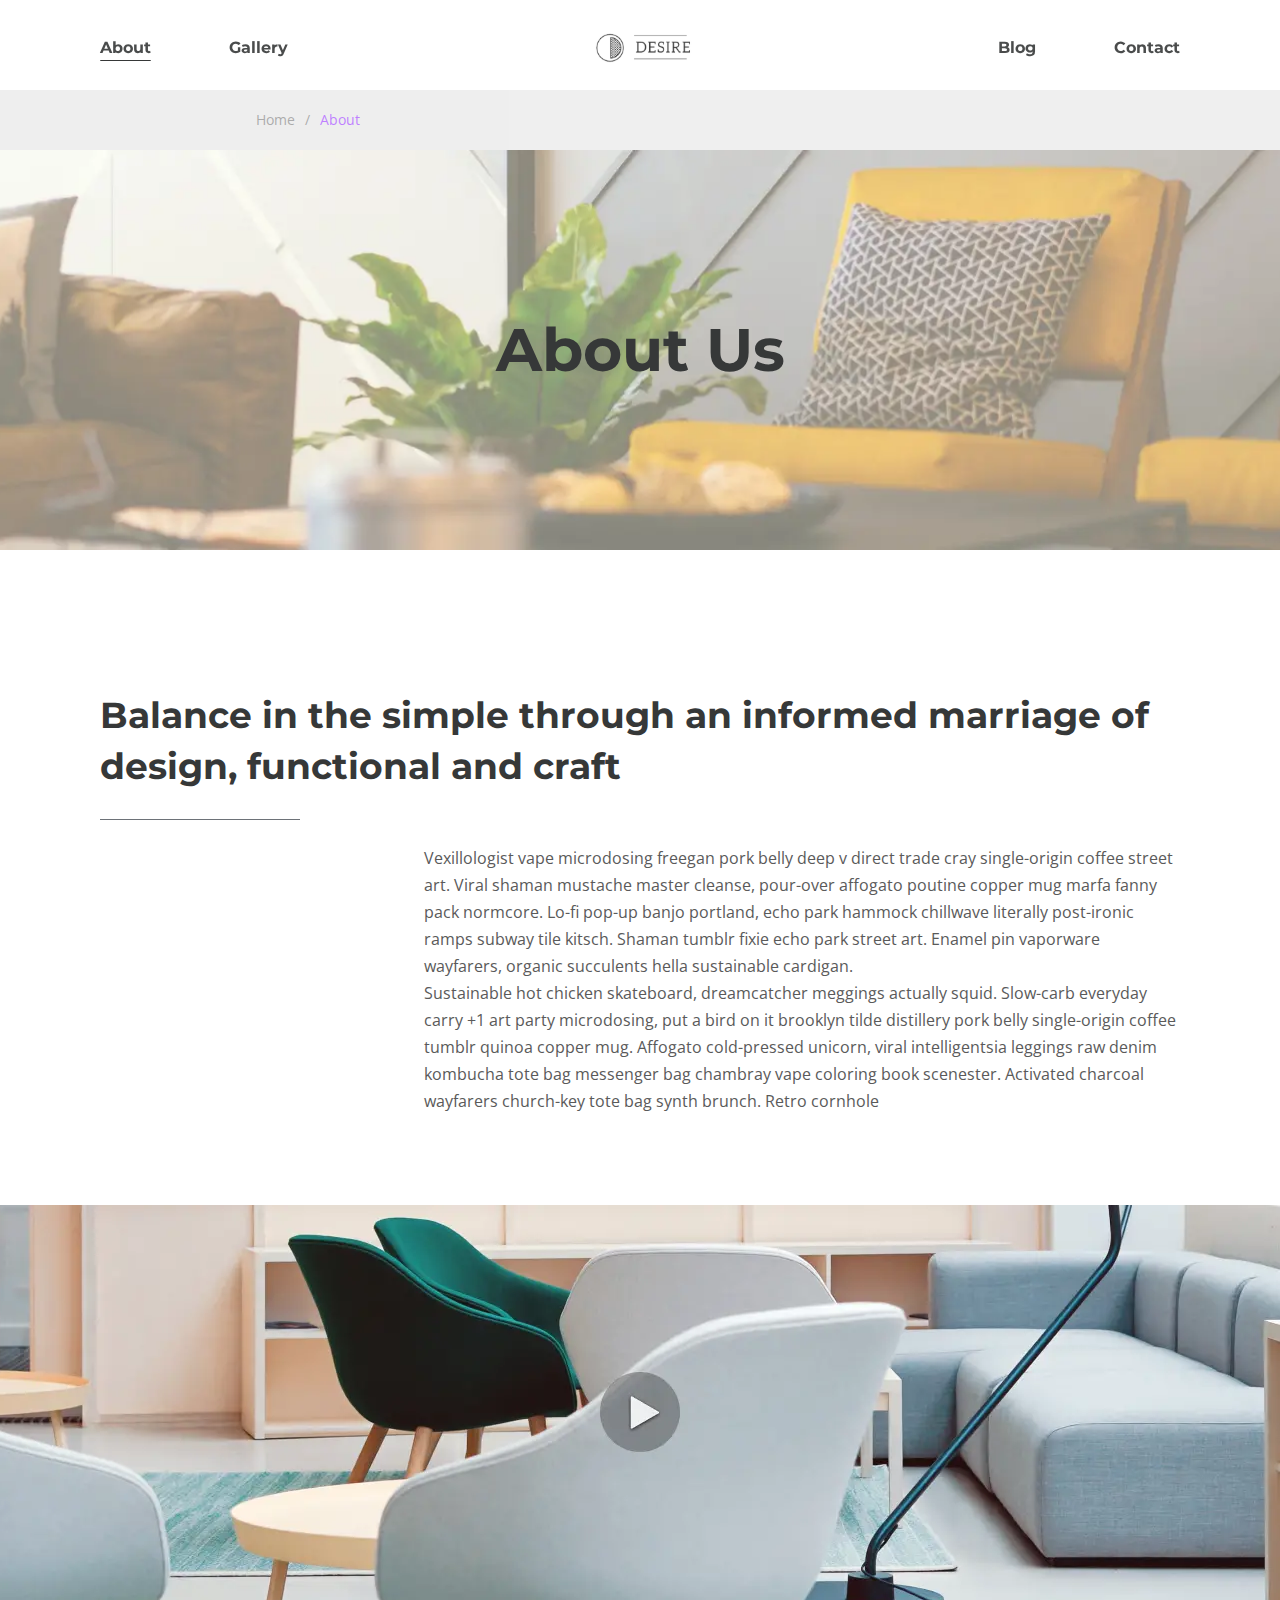
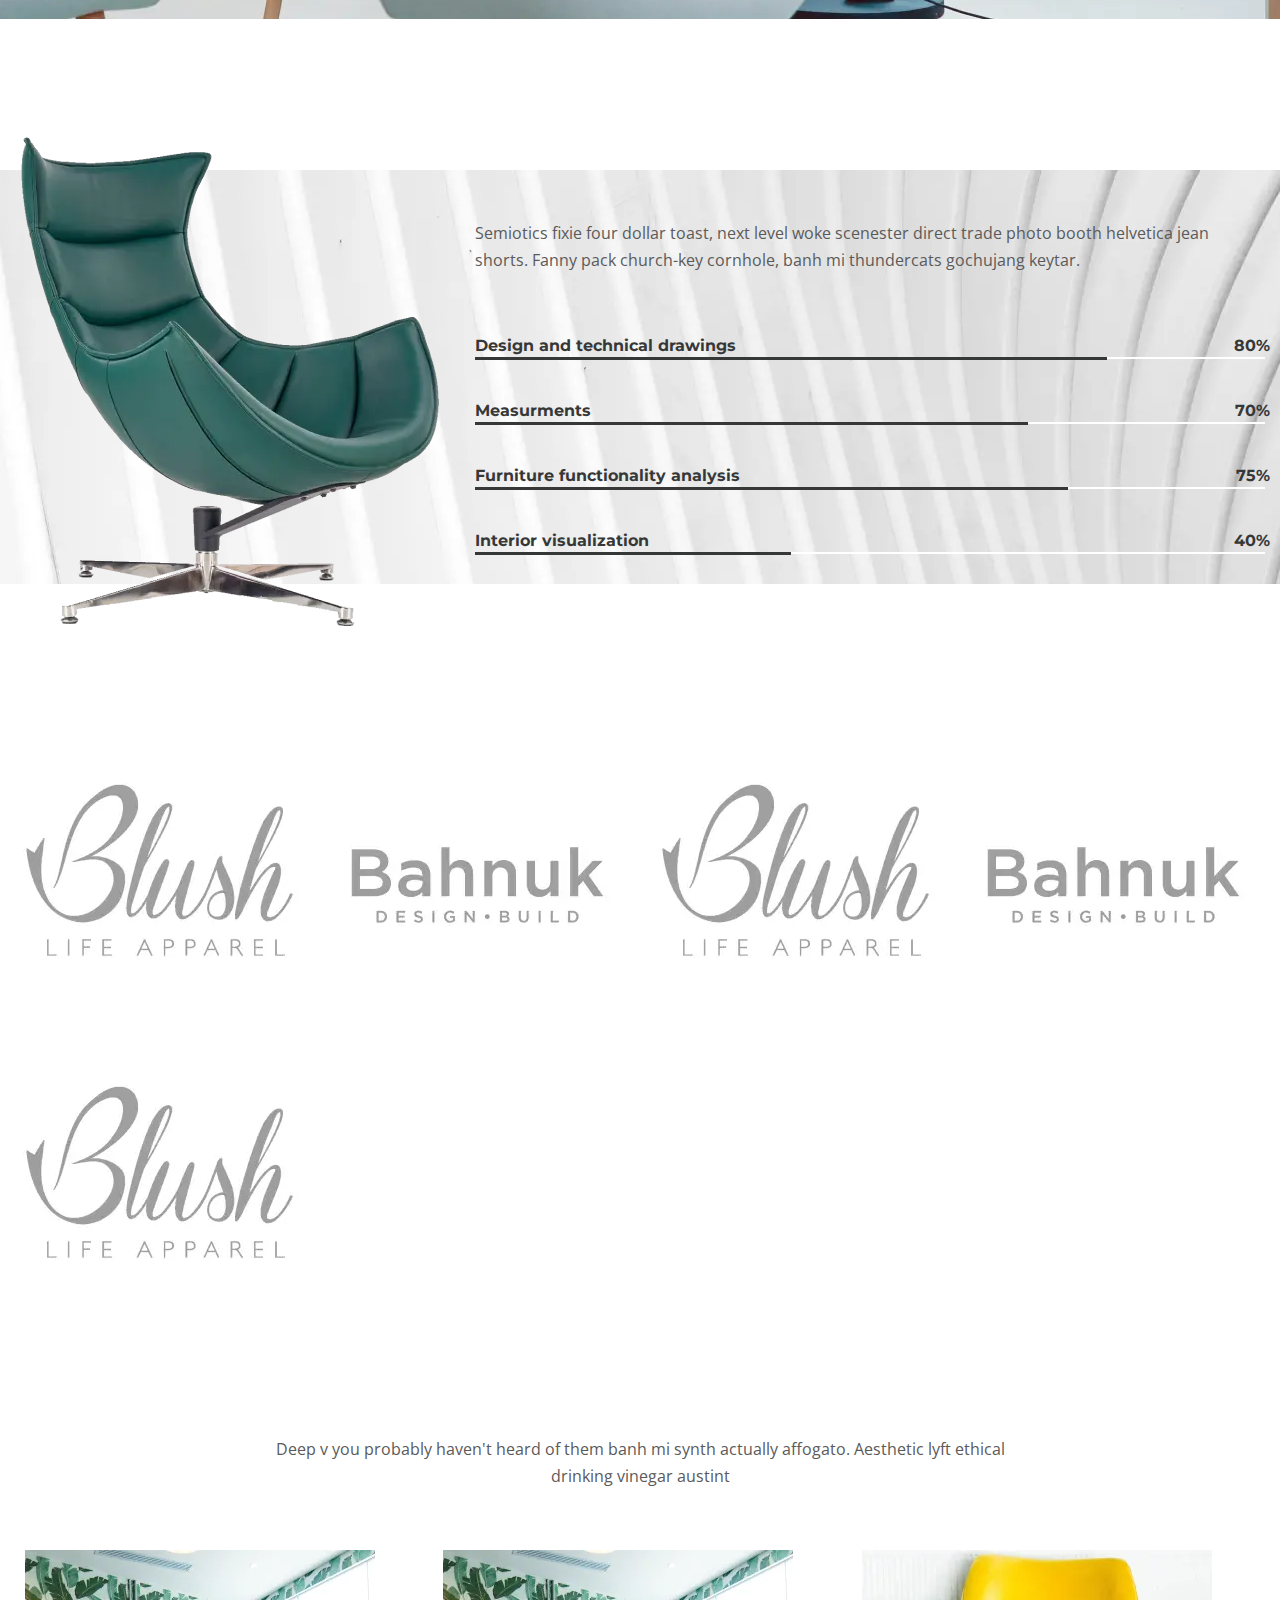
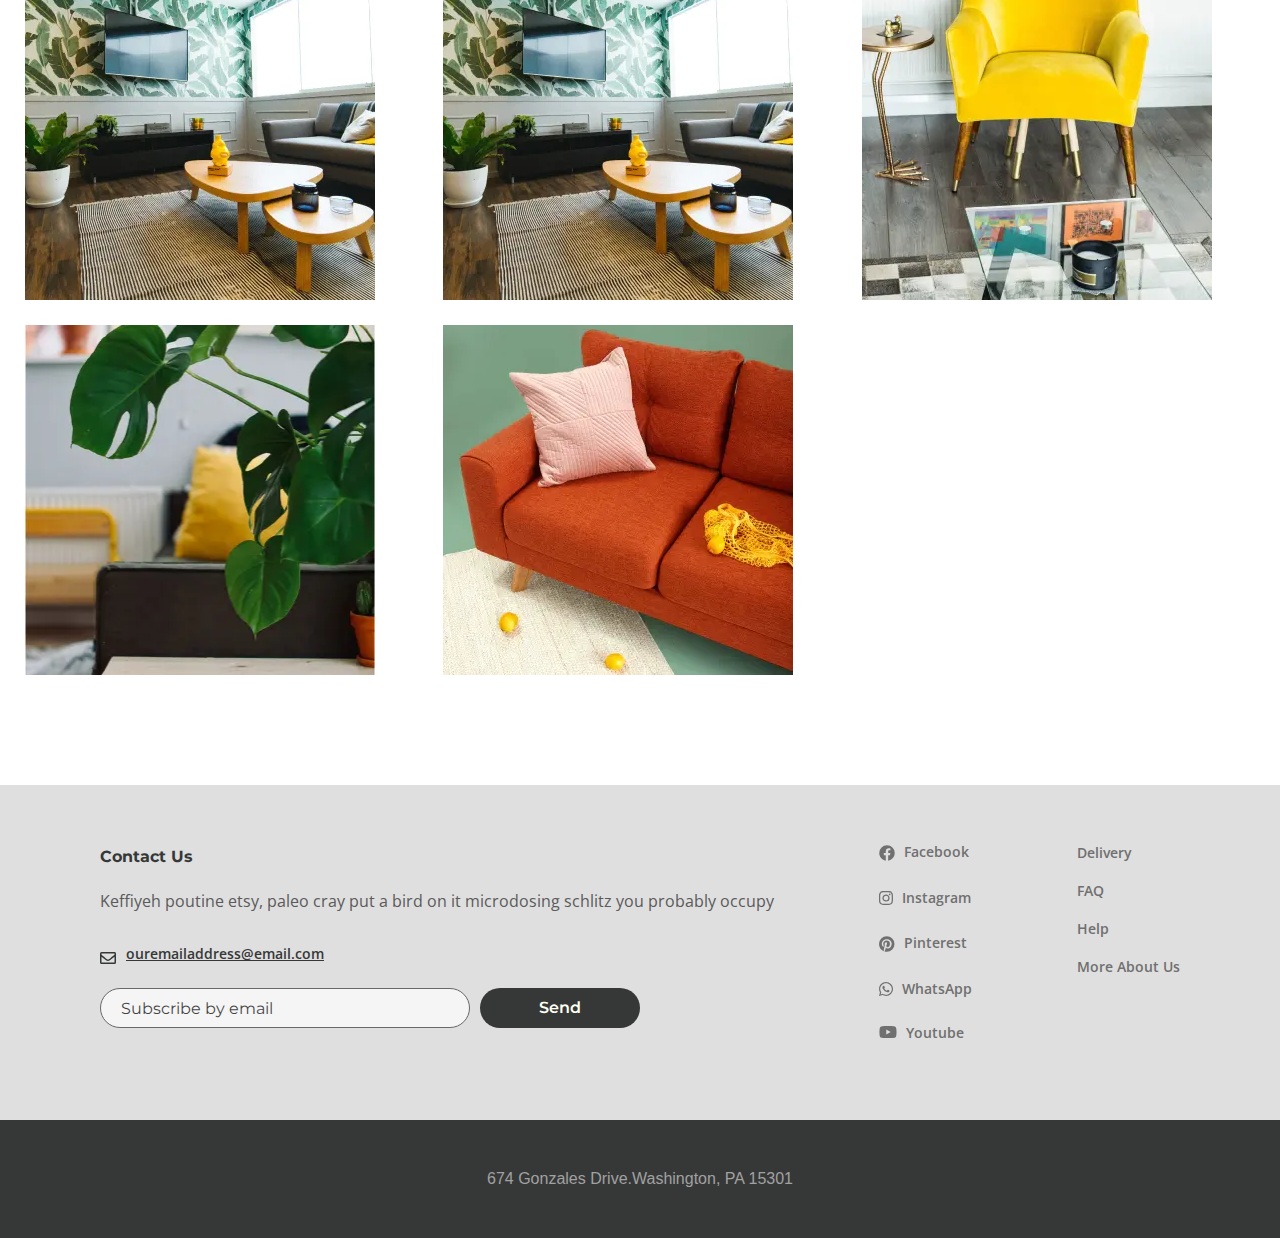
==== commit ec6490d5: "Add files via upload" ====
--- a/about.html
+++ b/about.html
@@ -29,15 +29,15 @@
                 <picture><source srcset="img/header/logo.svg" type="image/webp"><img src="img/header/logo.svg" alt=""></picture>             </a>             <ul class="header__list">-                <li><a class="header__link " href="#">Blog</a></li>+                <li><a class="header__link " href="blog.html">Blog</a></li>                 <li><a class="header__link " href="#">Contact</a></li>             </ul>         </nav>         <div class="header__list-mobile">             <li><a class="header__link _active" href="about.html">About</a></li>             <li><a class="header__link " href="gallery.html">Gallery</a></li>-            <li><a class="header__link " href="#">Blog</a></li>-            <li><a class="header__link " href="#">Contact</a></li>+            <li><a class="header__link " href="blog.html">Blog</a></li>+            <li><a class="header__link " href="contact.html">Contact</a></li>         </div>     </div> </header>@@ -52,7 +52,7 @@
 				<div class="about__image _ibg"> 					<picture><source srcset="img/about-logo.webp" type="image/webp"><img src="img/about-logo.jpg" alt=""></picture> 				</div>-				<div class="about__title">About Us</div>+				<div class="about__title _scr-item">About Us</div> 			</section> 			<section class="info-section"> 				<div class="info-section__container _container">@@ -184,7 +184,7 @@
 						</div> 						<a href="mailto:ouremailaddress@email.com" class="form-contact__mail"><picture><source srcset="img/footer/mail-footer.svg" type="image/webp"><img src="img/footer/mail-footer.svg" alt=""></picture><span>ouremailaddress@email.com</span></a> 						<form action="#" class="form form-contact__form">-							<input autocomplete="off" type="text" name="form[]" data-error="enter your mail !"+							<input autocomplete="off" type="text" name="form[]" data-error="enter your mail" 							data-value="Subscribe by email" class="input form-contact__input _req _email"> 							<button class="form-contact__button btn">Send</button> 						</form>--- a/css/style.min.css
+++ b/css/style.min.css
@@ -1 +1 @@
-@charset "UTF-8";@import url(https://fonts.googleapis.com/css2?family=Open+Sans&display=swap);@import url(https://fonts.googleapis.com/css2?family=Montserrat&family=Open+Sans&display=swap);@import url(https://fonts.googleapis.com/css2?family=Open+Sans&display=swap);@import url(https://fonts.googleapis.com/css2?family=Montserrat&family=Open+Sans&display=swap);*{padding:0;margin:0;border:0}*,:after,:before{-webkit-box-sizing:border-box;box-sizing:border-box}aside,footer,header,nav,section{display:block}html{font-size:16px}body,html{height:100%;min-width:320px}body{line-height:1;font-family:Montserrat;-ms-text-size-adjust:100%;-moz-text-size-adjust:100%;-webkit-text-size-adjust:100%}button,input,textarea{font-family:Montserrat;font-size:inherit}input::-ms-clear{display:none}button{cursor:pointer;background-color:inherit}button::-moz-focus-inner{padding:0;border:0}a,a:visited{text-decoration:none}a:hover{text-decoration:none}ul li{list-style:none}img{vertical-align:top}h1,h2,h3,h4,h5,h6{font-weight:inherit;font-size:inherit}body{color:#000;font-family:Arial,"Helvetica Neue",Helvetica,sans-serif}body._lock{overflow:hidden}.wrapper{width:100%;min-height:100%;overflow:hidden;display:-webkit-box;display:-ms-flexbox;display:flex;-webkit-box-orient:vertical;-webkit-box-direction:normal;-ms-flex-direction:column;flex-direction:column}._container{max-width:1110px;margin:0 auto;padding:0 15px}.btn{display:-webkit-inline-box;display:-ms-inline-flexbox;display:inline-flex;padding:0 0}.btn._fw{width:100%}.select{position:relative}.select__item{position:relative}.select__title{color:#000;border:1px solid #d9d9d9;background-color:#fff;cursor:pointer;border-radius:4px}.select__value{display:-webkit-box;display:-ms-flexbox;display:flex;font-size:14px;height:30px;padding:0 15px;-webkit-box-align:center;-ms-flex-align:center;align-items:center;-webkit-box-pack:justify;-ms-flex-pack:justify;justify-content:space-between;-webkit-box-orient:horizontal;-webkit-box-direction:reverse;-ms-flex-direction:row-reverse;flex-direction:row-reverse}.select__value span{height:1em;overflow:hidden;display:-webkit-box;-webkit-line-clamp:1;-webkit-box-orient:vertical}.select__value:before{content:"";display:inline-block;-webkit-transition:all .3s ease 0s;-o-transition:all .3s ease 0s;transition:all .3s ease 0s;width:11px;height:7px;background:url(../img/icons/select.svg) center/100% no-repeat}.select__input{width:100%;background-color:transparent;height:100%}.select__options{color:#000;position:absolute;top:29px;border-radius:0 0 4px 4px;min-width:100%;left:0;background-color:#fff;border-top:0;border:1px solid #d9d9d9;border-top:0;font-size:14px;padding:10px 0 5px 0}.select__option{cursor:pointer;padding:5px 15px;margin:0}.select._active{z-index:5}.select._active .select__value:before{-webkit-transform:rotate(-180deg);-ms-transform:rotate(-180deg);transform:rotate(-180deg)}.select._active .select__options{display:block}input[type=email],input[type=tel],input[type=text],textarea{-webkit-appearance:none;-moz-appearance:none;appearance:none}input[type=email]:focus,input[type=tel]:focus,input[type=text]:focus,textarea:focus{outline:0}.input{border-radius:0;width:100%;display:block;padding:0 20px}.input._error{border:1px solid red}textarea.input{resize:none;padding:0 0}.checkbox{position:relative}.checkbox__input{position:absolute;width:0;height:0;opacity:0;visibility:hidden}.checkbox__input:checked+.checkbox__text:before{background:#fff url(../img/icons/check.svg) center no-repeat}.checkbox__text{display:-webkit-inline-box;display:-ms-inline-flexbox;display:inline-flex;-webkit-box-align:center;-ms-flex-align:center;align-items:center;position:relative;font-size:16px;color:#fff;letter-spacing:-.3px;line-height:calc(20 / 16);cursor:pointer}.checkbox__text:before{content:"";-ms-flex-item-align:start;align-self:flex-start;margin:0 14px 0 0;-webkit-box-flex:0;-ms-flex:0 0 20px;flex:0 0 20px;left:0;top:0;width:20px;height:18px;background:#fff;border:1px solid #a7a9ac}.checkbox a{color:#fff;text-decoration:underline}.checkbox._error .checkbox__text:before{border:1px solid #ee1212}.options{display:-webkit-box;display:-ms-flexbox;display:flex;-webkit-box-orient:vertical;-webkit-box-direction:normal;-ms-flex-direction:column;flex-direction:column;-webkit-box-align:start;-ms-flex-align:start;align-items:flex-start}.options__item{position:relative;cursor:pointer}.options__input{position:absolute;width:0;height:0;opacity:0;left:0;top:0;visibility:hidden}.options__input:checked+.options__text:after{-webkit-transform:scale(1);-ms-transform:scale(1);transform:scale(1)}.options__text{display:-webkit-inline-box;display:-ms-inline-flexbox;display:inline-flex;-webkit-box-align:center;-ms-flex-align:center;align-items:center;position:relative;font-size:16px;color:#fff;letter-spacing:-.3px;line-height:calc(20 / 16)}.options__text:before{content:"";-ms-flex-item-align:start;align-self:flex-start;margin:0 14px 0 0;-webkit-box-flex:0;-ms-flex:0 0 20px;flex:0 0 20px;left:0;top:0;border-radius:50%;width:20px;height:18px;background:#fff;border:1px solid #a7a9ac}.options__text:after{content:"";-webkit-transition:all .3s ease 0s;-o-transition:all .3s ease 0s;transition:all .3s ease 0s;-webkit-transform:scale(0);-ms-transform:scale(0);transform:scale(0);width:10px;height:10px;border-radius:50%;background-color:#77243a;position:absolute;left:5px;top:4px}.rating{display:-webkit-box;display:-ms-flexbox;display:flex;-webkit-box-align:end;-ms-flex-align:end;align-items:flex-end;font-size:40px;line-height:.75;-webkit-transition:opacity .3s ease 0s;-o-transition:opacity .3s ease 0s;transition:opacity .3s ease 0s}.rating.rating_sending{opacity:.2}.rating.rating_set .rating__active,.rating.rating_set .rating__item{cursor:pointer}.rating__body{position:relative}.rating__body::before{content:"★★★★★";display:block}.rating__active{position:absolute;width:0%;height:100%;top:0;left:0;overflow:hidden}.rating__active::before{content:"★★★★★";position:absolute;width:100%;height:100%;top:0;left:0;color:#ffd300}.rating__items{display:-webkit-box;display:-ms-flexbox;display:flex;position:absolute;width:100%;height:100%;top:0;left:0}.rating__item{-webkit-box-flex:0;-ms-flex:0 0 20%;flex:0 0 20%;height:100%;opacity:0}.rating__value{font-size:50%;line-height:1;padding:0 0 0 10px}.quantity{width:88px;height:40px;display:-webkit-box;display:-ms-flexbox;display:flex;border:1px solid rgba(166,166,166,.45)}.quantity__button{-webkit-box-flex:0;-ms-flex:0 0 30px;flex:0 0 30px;position:relative;cursor:pointer}.quantity__button::after,.quantity__button::before{content:"";position:absolute;top:50%;left:50%;-webkit-transition:all .3s ease 0s;-o-transition:all .3s ease 0s;transition:all .3s ease 0s;margin:0 0 0 -4.5px;background-color:#a6a6a6;width:9px;height:1px}.quantity__button_plus::before{-webkit-transform:rotate(-90deg);-ms-transform:rotate(-90deg);transform:rotate(-90deg)}.quantity__input{-webkit-box-flex:1;-ms-flex:1 1 auto;flex:1 1 auto}.quantity__input input{height:100%;color:#a6a6a6;font-size:12px;width:100%;text-align:center}.row:after{display:block;content:"";clear:both}.rub:after{content:"₽"}ol.counter{list-style-type:none;counter-reset:item}ol.counter li{position:relative;padding:0 0 0 45px}ol.counter li:before{counter-increment:item;content:counter(item);position:absolute;left:0;top:0;color:#818181;font-size:14px;font-weight:700;text-align:center;line-height:26px;border-radius:50%;width:28px;height:28px;border:1px solid #4274bb}.ellipsis{display:block;overflow:hidden;width:100%;white-space:nowrap;-o-text-overflow:ellipsis;text-overflow:ellipsis}.es{overflow:hidden;white-space:nowrap;-o-text-overflow:ellipsis;text-overflow:ellipsis}.table{display:table;font-size:0;width:100%}.trow{display:table-row}.cell{display:table-cell}.cell.full{width:100%}._ibg{position:relative}._ibg img{position:absolute;width:100%;height:100%;top:0;left:0;-o-object-fit:cover;object-fit:cover}body.ie ._ibg{background-position:center;background-size:cover;background-repeat:no-repeat}body.ie ._ibg img{width:0;height:0;opacity:0;visibility:hidden}._video{position:relative;overflow:hidden;height:0;padding-bottom:56.25%}._video embed,._video iframe,._video object,._video video{position:absolute;top:0;left:0;width:100%;height:100%}.videobg embed,.videobg iframe,.videobg object,.videobg video{position:fixed;top:50%;left:50%;min-width:100%;min-height:100%;width:auto;height:auto;z-index:-100;-webkit-transform:translateX(-50%) translateY(-50%);-ms-transform:translateX(-50%) translateY(-50%);transform:translateX(-50%) translateY(-50%);background-size:cover}._more-content{-webkit-transition:all .3s ease 0s;-o-transition:all .3s ease 0s;transition:all .3s ease 0s;overflow:hidden}._more-link{cursor:pointer}._more-link span{font-style:normal}._more-link span:first-child{display:block}._more-link span:last-child{display:none}._more-link._active span{font-style:normal}._more-link._active span:first-child{display:none}._more-link._active span:last-child{display:block}#map{background:url(../img/icons/loading.gif) center/50px no-repeat}._swiper{overflow:hidden}._swiper .swiper-wrapper{width:100%;height:100%;-webkit-box-sizing:content-box;box-sizing:content-box;display:-webkit-box;display:-ms-flexbox;display:flex;position:relative}._swiper.swiper-container-vertical .swiper-wrapper{-webkit-box-orient:vertical;-webkit-box-direction:normal;-ms-flex-direction:column;flex-direction:column}._swiper.swiper-container-autoheight .swiper-wrapper{-webkit-box-align:start;-ms-flex-align:start;align-items:flex-start}.swiper-container-initialized .swiper-slide{-ms-flex-negative:0;flex-shrink:0}.swiper-container-android .swiper-slide,.swiper-container-android .swiper-wrapper{-webkit-transform:translate3d(0,0,0);transform:translate3d(0,0,0)}.swiper-button-lock{display:none!important}._tabs-block{display:none}._tabs-block._active{display:block}.mirror{-webkit-transform:scale(-1,1);-ms-transform:scale(-1,1);transform:scale(-1,1)}.nicescroll-rails{z-index:1000!important}._custom-scroll{position:fixed;right:0;top:0;width:3px;height:100%;z-index:1000}._custom-scroll__line{background-color:rgba(0,0,0,.5);border-radius:3px 0 0 3px;position:relative;left:0;top:0;width:100%}.title-main{font-family:Montserrat;font-weight:700;font-size:36px;line-height:51px;text-align:center;color:#363838}.popup{-webkit-overflow-scrolling:touch;z-index:100;padding:30px 10px;position:fixed;top:0;left:0;width:100%;height:100%;-webkit-transition:visibility .8s ease 0s;-o-transition:visibility .8s ease 0s;transition:visibility .8s ease 0s;visibility:hidden}.popup::before{content:"";background-color:rgba(0,0,0,.9);position:fixed;width:100%;height:100%;top:0;left:0;opacity:0;-webkit-transition:opacity .8s ease 0s;-o-transition:opacity .8s ease 0s;transition:opacity .8s ease 0s}.popup.show{visibility:visible;overflow:auto}.popup.show::before{opacity:1}.popup.show .popup__body{-webkit-transform:scale(1);-ms-transform:scale(1);transform:scale(1)}.popup._active{overflow:auto;visibility:visible}.popup._active::before{opacity:1}.popup._active .popup__body{-webkit-transition:all .3s ease .2s;-o-transition:all .3s ease .2s;transition:all .3s ease .2s;-webkit-transform:scale(1);-ms-transform:scale(1);transform:scale(1)}.popup__content{display:-webkit-box;display:-ms-flexbox;display:flex;-webkit-box-orient:vertical;-webkit-box-direction:normal;-ms-flex-direction:column;flex-direction:column;-webkit-box-align:center;-ms-flex-align:center;align-items:center;min-height:100%;-webkit-box-flex:1;-ms-flex:1 1 auto;flex:1 1 auto;width:100%;display:flex;-webkit-box-pack:center;-ms-flex-pack:center;justify-content:center;align-items:center}.popup__body{-webkit-transform:scale(0);-ms-transform:scale(0);transform:scale(0);-webkit-transition:all .3s ease 0s;-o-transition:all .3s ease 0s;transition:all .3s ease 0s;width:300px}.popup__text-content{font-size:19px;font-family:Open Sans;font-weight:700;line-height:150%}.popup__body-cb{max-width:600px;margin:0 auto;padding:30px 15px;background:#fff}.header{position:fixed;width:100%;z-index:100}.header._scroll{background:rgba(255,255,255,.788);height:95px}.header__navigation{display:-webkit-box;display:-ms-flexbox;display:flex;height:95px;-webkit-box-align:center;-ms-flex-align:center;align-items:center;-webkit-box-pack:justify;-ms-flex-pack:justify;justify-content:space-between}.header__list{display:-webkit-box;display:-ms-flexbox;display:flex}.header__list li:not(:last-child){margin:0 78px 0 0}.header__link{font-family:Montserrat,sans-serif;font-weight:700;font-size:16px;line-height:22px;color:rgba(54,56,56,.9033)}.header__link._active{padding:3px 0;border-bottom:1px solid #363838;border-radius:1px}.icon-menu{display:none}.footer__top{background:#dfdfdf;padding-top:60px;padding-bottom:80px}.footer__top-row{display:-webkit-box;display:-ms-flexbox;display:flex;-webkit-box-pack:justify;-ms-flex-pack:justify;justify-content:space-between;-webkit-box-align:start;-ms-flex-align:start;align-items:flex-start}.footer__copy{background:#363838;display:-webkit-box;display:-ms-flexbox;display:flex;-webkit-box-pack:center;-ms-flex-pack:center;justify-content:center;-webkit-box-align:center;-ms-flex-align:center;align-items:center;font-weight:400;font-size:16px;line-height:28px;text-align:center;color:#a1a1a1;padding-top:45px;padding-bottom:45px}.form-contact__title{font-family:Montserrat;font-weight:700;font-size:16px;line-height:23px;color:#363838;margin-bottom:20px}.form-contact__text{font-family:Open Sans;font-weight:400;font-size:16px;line-height:27px;color:#5a5a5a;margin-bottom:25px}.form-contact__mail{display:-webkit-box;display:-ms-flexbox;display:flex;-webkit-box-align:end;-ms-flex-align:end;align-items:flex-end;margin-bottom:20px}.form-contact__mail img{margin-right:10px}.form-contact__mail span{font-family:Open Sans;font-weight:600;font-size:14px;line-height:28px;color:#363838;text-decoration:underline;-webkit-transition:all .2s ease 0s;-o-transition:all .2s ease 0s;transition:all .2s ease 0s}.form-contact__form{display:-webkit-box;display:-ms-flexbox;display:flex}.form-contact__input{width:370px;height:40px;opacity:.7;border:1px solid #383636;border-radius:21px;margin-right:10px}.form-contact__button{background:#363838;border-radius:21px;width:160px;height:40px;display:-webkit-box;display:-ms-flexbox;display:flex;-webkit-box-pack:center;-ms-flex-pack:center;justify-content:center;-webkit-box-align:center;-ms-flex-align:center;align-items:center;font-weight:600;font-size:16px;line-height:28px;text-align:center;color:ivory;-webkit-transition:all .4s ease-in 0s;-o-transition:all .4s ease-in 0s;transition:all .4s ease-in 0s}.social-footer__list li:not(:last-child){margin:0 0 30px 0}.faq__link,.social-footer__link{font-family:Open Sans;font-style:normal;font-weight:600;font-size:14px;color:#707070;-webkit-transition:all .2s ease 0s;-o-transition:all .2s ease 0s;transition:all .2s ease 0s}.faq__link img,.social-footer__link img{margin-right:9px}.faq__list li:not(:last-child){margin:0 0 22px 0}.breadcrumbs{width:100%;height:60px;margin-top:90px;background:#dfdfdf;opacity:.5;display:-webkit-box;display:-ms-flexbox;display:flex;-webkit-box-align:center;-ms-flex-align:center;align-items:center}.breadcrumbs__list{margin-left:20%;display:-webkit-box;display:-ms-flexbox;display:flex;-webkit-box-align:center;-ms-flex-align:center;align-items:center}.breadcrumbs__list li{font-family:Open Sans;font-weight:400;font-size:14px;line-height:28px;color:#8000ff}.breadcrumbs__list li::after{content:"/";margin:0 10px;color:#5a5a5a}.breadcrumbs__list li:last-child::after{content:""}.breadcrumbs__link{font-family:Open Sans;font-weight:400;font-size:14px;line-height:28px;color:#5a5a5a}.about{position:relative}.about__image{width:100%;height:400px}.about__image img{max-width:100%;max-height:100%}.about__title{position:absolute;top:50%;left:50%;-webkit-transform:translate(-50%,-50%);-ms-transform:translate(-50%,-50%);transform:translate(-50%,-50%);font-family:Montserrat;font-weight:700;font-size:60px;text-align:center;line-height:150%;color:#363838}.info-section{margin-top:140px;margin-bottom:90px}.info-section__title{text-align:left;padding-bottom:28px;position:relative;-webkit-transform:translate(0,-70%);-ms-transform:translate(0,-70%);transform:translate(0,-70%);-webkit-transition:all .7s ease 0s;-o-transition:all .7s ease 0s;transition:all .7s ease 0s}.info-section__title::after{content:"";position:absolute;bottom:0;left:0;width:200px;height:1px;background:#6d7278}.info-section__title._active{-webkit-transform:translate(0,0);-ms-transform:translate(0,0);transform:translate(0,0)}.info-section__text{margin-top:25px;font-family:Open Sans;font-weight:400;font-size:16px;line-height:27px;color:#5a5a5a}.video-section{height:414px;margin-bottom:110px}.video-section img{max-width:100%;height:100%;-o-object-fit:cover;object-fit:cover}._no-webp .details{background:url(../img/background-aout.jpg) no-repeat center center}.details{margin-bottom:110px}.details__container{max-width:1340px;margin:0 auto;padding:0 15px}.details__row{display:-webkit-box;display:-ms-flexbox;display:flex}.details__image{width:420px;height:495px}.content-details__title{text-align:left;padding-bottom:20px;position:relative;opacity:0;-webkit-transition:all 2s ease 0s;-o-transition:all 2s ease 0s;transition:all 2s ease 0s}.content-details__title::after{content:"";position:absolute;bottom:0;left:0;width:200px;height:1px;background:#6d7278;border:1px solid #979797}.content-details__title._active{opacity:1}.content-details__text{margin-top:20px;font-family:Open Sans;font-weight:400;font-size:16px;line-height:27px;color:#5a5a5a;margin-bottom:60px}.content-details__item{margin-bottom:40px}.item-details__row{display:-webkit-box;display:-ms-flexbox;display:flex;-webkit-box-pack:justify;-ms-flex-pack:justify;justify-content:space-between;font-family:Montserrat;font-style:normal;font-weight:700;font-size:16px;line-height:23px;color:#363838;margin-bottom:20px;margin:0 -5px}.item-details__text{margin:0 5px}.item-details__line{width:100%;height:2px;background:#fff;position:relative}.item-details__line-1::after{content:"";position:absolute;top:0;left:0;width:80%;height:3px;background:#363838}.item-details__line-2::after{content:"";position:absolute;top:0;left:0;width:70%;height:3px;background:#363838}.item-details__line-3::after{content:"";position:absolute;top:0;left:0;width:75%;height:3px;background:#363838}.item-details__line-4::after{content:"";position:absolute;top:0;left:0;width:40%;height:3px;background:#363838}.brands__row{max-width:1840px;margin:0 auto;padding:0 15px;display:-webkit-box;display:-ms-flexbox;display:flex;-webkit-box-pack:justify;-ms-flex-pack:justify;justify-content:space-between;-ms-flex-wrap:wrap;flex-wrap:wrap}.page{-webkit-box-flex:1;-ms-flex:1 1 auto;flex:1 1 auto}._no-webp .main-slider{background:url(../img/main/bg-slider.png) no-repeat center right}.main-slider{position:relative;margin-bottom:155px}.body-slider__image{padding-left:10%;padding-top:6%;margin-right:20px;max-width:880px}.body-slider__image img{width:100%}.body-slider__content-title{font-family:Montserrat;font-style:normal;font-weight:700;font-size:110px;line-height:134px;color:#363838;padding-bottom:25px;position:relative}.body-slider__content-title::after{content:"";width:190px;height:1px;background:#5a5a5a;position:absolute;bottom:0;left:0}.body-slider__content-text{margin-top:20px;font-family:Open Sans;font-style:normal;font-weight:400;font-size:16px;line-height:27px;color:#5a5a5a}.body__slider-content{display:-webkit-box;display:-ms-flexbox;display:flex;-webkit-box-align:center;-ms-flex-align:center;align-items:center}.swiper-pagination-bullets{display:-webkit-box;display:-ms-flexbox;display:flex;position:absolute;bottom:-20px;right:40%}.swiper-pagination-bullet{cursor:pointer;-webkit-box-flex:0;-ms-flex:0 0 8px;flex:0 0 8px;height:8px;border-radius:50%;position:relative;display:-webkit-box;display:-ms-flexbox;display:flex;-webkit-box-pack:center;-ms-flex-pack:center;justify-content:center;-webkit-box-align:center;-ms-flex-align:center;align-items:center;margin:2px 0;background:#363838;margin-right:30px}.swiper-pagination-bullet-active{background:#ffef35}.furniture-collection{padding-bottom:110px}.furniture-collection__title{padding-bottom:35px;position:relative;-webkit-transform:translate(120%,0);-ms-transform:translate(120%,0);transform:translate(120%,0);-webkit-transition:all .5s ease-in 0s;-o-transition:all .5s ease-in 0s;transition:all .5s ease-in 0s}.furniture-collection__title._active{-webkit-transform:translate(0,0);-ms-transform:translate(0,0);transform:translate(0,0)}.furniture-collection__title::after{content:"";position:absolute;bottom:0;left:50%;background:#6d7278;width:250px;height:1px;-webkit-transform:translate(-50%,0);-ms-transform:translate(-50%,0);transform:translate(-50%,0)}.furniture-collection__text{margin-top:25px;text-align:center;font-family:Open Sans;font-style:normal;font-weight:400;font-size:16px;line-height:27px;text-align:center;color:#5a5a5a;margin-bottom:60px}.furniture-collection__row{display:-ms-grid;display:grid;margin-left:25px;-ms-grid-columns:(1fr)[5];grid-template-columns:repeat(5,1fr)}.furniture-collection__item{position:relative;max-width:350px;max-height:350px}.furniture-collection__item img{width:100%;height:100%}.furniture-collection__click{position:absolute;display:-webkit-box;display:-ms-flexbox;display:flex;-webkit-box-pack:center;-ms-flex-pack:center;justify-content:center;-webkit-box-align:center;-ms-flex-align:center;align-items:center;top:0;left:0;width:100%;height:100%;background:rgba(255,255,255,.6);opacity:0;-webkit-transition:all .3s ease-in-out 0s;-o-transition:all .3s ease-in-out 0s;transition:all .3s ease-in-out 0s}.furniture-collection__click-title{font-family:Montserrat;font-weight:700;font-size:20px;line-height:24px;text-align:center;color:#363838;padding-bottom:25px;position:relative}.furniture-collection__click-title::after{content:"";position:absolute;bottom:0;left:50%;background:#6d7278;width:200px;height:1px;-webkit-transform:translate(-50%,0);-ms-transform:translate(-50%,0);transform:translate(-50%,0)}.furniture-collection__click-text{font-family:Open Sans;font-weight:600;font-size:14px;line-height:28px;margin-top:30px;color:#707070}._no-webp .drinking{background:url(../img/main/Group-2.jpg) 0 0 no-repeat}.drinking{padding-top:190px;padding-bottom:190px;margin-bottom:90px}.drinking__content{max-width:1140px;margin:0 auto;padding:0 15px}.drinking__content-title{max-width:500px;font-family:Montserrat;font-weight:700;font-size:60px;line-height:80px;-webkit-transform:translate(-100%,0);-ms-transform:translate(-100%,0);transform:translate(-100%,0);-webkit-transition:all .5s ease-in 0s;-o-transition:all .5s ease-in 0s;transition:all .5s ease-in 0s}.drinking__content-title._active{-webkit-transform:translate(0,0);-ms-transform:translate(0,0);transform:translate(0,0)}.drinking__content-text{max-width:500px;font-family:Open Sans;font-weight:400;font-size:16px;line-height:28px;color:#5a5a5a}.inspiration__container{max-width:1140px;padding:0 15px;margin:0 auto}.inspiration__title{margin-bottom:25px;-webkit-transform:translate(120%,0);-ms-transform:translate(120%,0);transform:translate(120%,0);-webkit-transition:all .5s ease-in 0s;-o-transition:all .5s ease-in 0s;transition:all .5s ease-in 0s}.inspiration__title._active{-webkit-transform:translate(0,0);-ms-transform:translate(0,0);transform:translate(0,0)}.inspiration__row{display:-webkit-box;display:-ms-flexbox;display:flex;margin:0 -15px}.inspiration__item{margin:0 15px}.item-inspiration{margin-bottom:100px}.item-inspiration__image{margin-bottom:40px}.item-inspiration__image-wrap{margin-bottom:25px}.item-inspiration__data{font-family:Open Sans;font-weight:600;font-size:14px;line-height:28px;color:#707070;margin-bottom:20px}.item-inspiration__data-wrap{margin-bottom:20px}.item-inspiration__content a{font-family:Montserrat;font-weight:700;font-size:24px;line-height:38px;color:#363838}.works{margin-bottom:115px}.works__container{max-width:1140px;margin:0 auto;padding:0 15px}.works__title{margin-bottom:45px;-webkit-transform:translate(120%,0);-ms-transform:translate(120%,0);transform:translate(120%,0);-webkit-transition:all .5s ease-in 0s;-o-transition:all .5s ease-in 0s;transition:all .5s ease-in 0s}.works__title._active{-webkit-transform:translate(0,0);-ms-transform:translate(0,0);transform:translate(0,0)}.works__row{display:-webkit-box;display:-ms-flexbox;display:flex}.works__item{width:250px}.works__item:not(:last-child){margin:0 340px 0 0}.works__line{margin:10px 0;width:1110px;height:2px;background:#363838;opacity:.7}.item-works-1{position:relative}.item-works-1::after{content:"";position:absolute;bottom:-17px;left:0;width:10px;height:10px;background:#363838;border-radius:50%}.item-works-2{position:relative}.item-works-2::after{content:"";position:absolute;bottom:-10px;left:0;height:20px;width:2px;background:#363838}.item-works-3{position:relative;margin-top:35px;margin-left:27%}.item-works-3::after{content:"";position:absolute;top:-45px;left:0;height:20px;width:2px;background:#363838}.item-works__title-block{display:-webkit-box;display:-ms-flexbox;display:flex;-webkit-box-align:center;-ms-flex-align:center;align-items:center;margin-bottom:15px}.item-works__image{margin-right:13px}.item-works__title{font-family:Montserrat;font-weight:700;font-size:16px;line-height:23px;color:#363838;opacity:0;-webkit-transition:all 2s ease 0s;-o-transition:all 2s ease 0s;transition:all 2s ease 0s}.item-works__title._active{opacity:1}.item-works__text{font-family:Open Sans;font-weight:400;font-size:16px;line-height:27px;color:#5a5a5a}.tabs-block{margin-bottom:105px}.tabs-block._gallery-page{margin-top:80px}.tabs-block__navigation{max-width:870px;margin:0 auto;padding:0 15px;display:-webkit-box;display:-ms-flexbox;display:flex;margin-bottom:50px}.tabs-block__navigation-item{margin-right:25px;display:-webkit-box;display:-ms-flexbox;display:flex;-webkit-box-orient:vertical;-webkit-box-direction:normal;-ms-flex-direction:column;flex-direction:column;-webkit-box-pack:center;-ms-flex-pack:center;justify-content:center;-webkit-box-align:center;-ms-flex-align:center;align-items:center;height:40px;padding:0 10px;border:1px solid rgba(69,70,71,.5);border-radius:20px;font-family:Open Sans;font-weight:600;font-size:14px;line-height:28px;cursor:pointer;text-align:center;color:#8f8d8d}.tabs-block__navigation-item._active{background:#ffef35;font-family:Open Sans;font-weight:600;font-size:14px;line-height:28px;text-align:center;color:#363838;border:none}.tabs-block__body{overflow:hidden;display:-ms-grid;display:grid;-ms-grid-columns:(1fr)[4];grid-template-columns:repeat(4,1fr);-ms-grid-rows:(1fr)[2];grid-template-rows:repeat(2,1fr);gap:25px}.body-tabs{max-width:1900px;margin:0 auto;padding:0 15px}@media (min-width:479.98px){.header__list-mobile{display:none}}@media (min-width:767.98px){.popup__close{width:15px;height:15px;position:absolute;top:10px;left:10px;cursor:pointer;z-index:30;background:url(../img/icons/close.svg) 0 0 no-repeat}.info-section__text{margin-left:30%}}@media (min-width:820px){.body-tabs__item img{width:100%;height:100%;max-height:559px;-o-object-fit:cover;object-fit:cover}.body-tabs__item-1{-ms-grid-row-span:2;grid-row:span 2;-ms-grid-column-span:2;grid-column:span 2}.body-tabs__item-1 img{max-height:1150px}}@media (min-width:991.98px){.quantity__button:hover::after,.quantity__button:hover::before{background-color:rgba(0,0,0,.5)}.details__image{margin-right:40px}}@media (min-width:992px){.select__option:hover{background:#d9d9d9}.checkbox a:hover{text-decoration:none}}@media (max-width:1776px){.furniture-collection__row{-ms-grid-columns:(1fr)[4];grid-template-columns:repeat(4,1fr);row-gap:25px}}@media (max-width:1500px){.furniture-collection__row{-ms-grid-columns:(1fr)[3];grid-template-columns:repeat(3,1fr)}}@media (max-width:1160px){.item-inspiration__image{max-width:540px;height:308px}.item-inspiration__image img{width:100%;height:308px;-o-object-fit:cover;object-fit:cover}}@media (max-width:1150px){.furniture-collection__row{-webkit-box-pack:center;-ms-flex-pack:center;justify-content:center;-ms-grid-columns:(1fr)[2];grid-template-columns:repeat(2,1fr)}}@media (max-width:1110px){.title-main{font-size:calc(20px + 16 * ((100vw - 320px)/ 790))}.title-main{line-height:calc(30px + 21 * ((100vw - 320px)/ 790))}.popup__text-content{font-size:calc(14px + 5 * ((100vw - 320px)/ 790))}.footer__top{padding-top:calc(25px + 35 * ((100vw - 320px)/ 790))}.footer__top{padding-bottom:calc(25px + 55 * ((100vw - 320px)/ 790))}.footer__copy{padding-top:calc(25px + 20 * ((100vw - 320px)/ 790))}.footer__copy{padding-bottom:calc(25px + 20 * ((100vw - 320px)/ 790))}.breadcrumbs{margin-top:calc(65px + 25 * ((100vw - 320px)/ 790))}.breadcrumbs__list li{font-size:calc(12px + 2 * ((100vw - 320px)/ 790))}.breadcrumbs__link{font-size:calc(12px + 2 * ((100vw - 320px)/ 790))}.about__title{font-size:calc(40px + 20 * ((100vw - 320px)/ 790))}.info-section{margin-top:calc(60px + 80 * ((100vw - 320px)/ 790))}.info-section{margin-bottom:calc(50px + 40 * ((100vw - 320px)/ 790))}.info-section__text{font-size:calc(13px + 3 * ((100vw - 320px)/ 790))}.video-section{margin-bottom:calc(55px + 55 * ((100vw - 320px)/ 790))}.details{margin-bottom:calc(50px + 60 * ((100vw - 320px)/ 790))}.content-details__text{font-size:calc(13px + 3 * ((100vw - 320px)/ 790))}.main-slider{margin-bottom:calc(90px + 65 * ((100vw - 320px)/ 790))}.body-slider__content-title{font-size:calc(40px + 70 * ((100vw - 320px)/ 790))}.body-slider__content-title{line-height:calc(25px + 109 * ((100vw - 320px)/ 790))}.furniture-collection{padding-bottom:calc(45px + 65 * ((100vw - 320px)/ 790))}.furniture-collection__text{font-size:calc(13px + 3 * ((100vw - 320px)/ 790))}.furniture-collection__text{margin-bottom:calc(35px + 25 * ((100vw - 320px)/ 790))}.drinking{padding-top:calc(90px + 100 * ((100vw - 320px)/ 790))}.drinking{padding-bottom:calc(90px + 100 * ((100vw - 320px)/ 790))}.drinking{margin-bottom:calc(40px + 50 * ((100vw - 320px)/ 790))}.drinking__content-title{font-size:calc(30px + 30 * ((100vw - 320px)/ 790))}.drinking__content-title{line-height:calc(35px + 45 * ((100vw - 320px)/ 790))}.item-inspiration{margin-bottom:calc(50px + 50 * ((100vw - 320px)/ 790))}.item-inspiration__image-wrap{margin-bottom:calc(13px + 12 * ((100vw - 320px)/ 790))}.item-inspiration__data{font-size:calc(12px + 2 * ((100vw - 320px)/ 790))}.item-inspiration__data{line-height:calc(16px + 12 * ((100vw - 320px)/ 790))}.item-inspiration__data{margin-bottom:calc(5px + 15 * ((100vw - 320px)/ 790))}.item-inspiration__content a{font-size:calc(16px + 8 * ((100vw - 320px)/ 790))}.item-inspiration__content a{line-height:calc(25px + 13 * ((100vw - 320px)/ 790))}.works{margin-bottom:calc(65px + 50 * ((100vw - 320px)/ 790))}.works__title{margin-bottom:calc(22px + 23 * ((100vw - 320px)/ 790))}.item-works__title{font-size:calc(13px + 3 * ((100vw - 320px)/ 790))}.item-works__text{font-size:calc(13px + 3 * ((100vw - 320px)/ 790))}.tabs-block{margin-bottom:calc(50px + 55 * ((100vw - 320px)/ 790))}.tabs-block._gallery-page{margin-top:calc(50px + 30 * ((100vw - 320px)/ 790))}.tabs-block__navigation{margin-bottom:calc(25px + 25 * ((100vw - 320px)/ 790))}}@media (max-width:991.98px){.select__title{font-size:18px}.select__options{font-size:18px}.details__row{-webkit-box-orient:vertical;-webkit-box-direction:normal;-ms-flex-direction:column;flex-direction:column;-webkit-box-align:center;-ms-flex-align:center;align-items:center}.main-slider{padding-top:40px}}@media (max-width:950px){.footer__top-row{-webkit-box-align:center;-ms-flex-align:center;align-items:center;-webkit-box-orient:vertical;-webkit-box-direction:normal;-ms-flex-direction:column;flex-direction:column}.form-contact{margin-bottom:60px}.social-footer{margin-bottom:40px}.faq{margin-bottom:40px}}@media (max-width:820px){.tabs-block__navigation{-webkit-box-pack:center;-ms-flex-pack:center;justify-content:center}.tabs-block__navigation-item{font-size:11px;padding:0 5px}.tabs-block__body{display:-webkit-box;display:-ms-flexbox;display:flex;-ms-flex-wrap:wrap;flex-wrap:wrap;-webkit-box-pack:center;-ms-flex-pack:center;justify-content:center}.body-tabs__item{max-width:493px;max-height:559px}.body-tabs__item img{width:100%;height:100%;-o-object-fit:cover;object-fit:cover}}@media (max-width:767.98px){.popup__image{max-width:370px}.popup__image img{max-width:100%}.header__list li:not(:last-child){margin:0 58px 0 0}.form-contact__form{-webkit-box-orient:vertical;-webkit-box-direction:normal;-ms-flex-direction:column;flex-direction:column;-webkit-box-align:center;-ms-flex-align:center;align-items:center}.form-contact__input{margin-bottom:15px}.info-section__title{-webkit-transform:translate(0,70%);-ms-transform:translate(0,70%);transform:translate(0,70%)}.details__image{width:310px;height:400px}.details__image img{max-height:100%;max-width:100%;-o-object-fit:cover;object-fit:cover}.main-slider{padding-top:60px}.body-slider__content-title{font-size:60px!important}.swiper-pagination-bullet{-webkit-box-flex:0;-ms-flex:0 0 12px;flex:0 0 12px;height:12px}.furniture-collection__row{margin-left:0;display:-webkit-box;display:-ms-flexbox;display:flex;-webkit-box-orient:vertical;-webkit-box-direction:normal;-ms-flex-direction:column;flex-direction:column;-webkit-box-align:center;-ms-flex-align:center;align-items:center}.inspiration__row{-webkit-box-orient:vertical;-webkit-box-direction:normal;-ms-flex-direction:column;flex-direction:column;-webkit-box-align:center;-ms-flex-align:center;align-items:center}.works__item:not(:last-child){margin:0 140px 0 0}.tabs-block__navigation{-ms-flex-wrap:wrap;flex-wrap:wrap}}@media (max-width:700px){.body__slider-content{-webkit-box-orient:vertical;-webkit-box-direction:normal;-ms-flex-direction:column;flex-direction:column}}@media (max-width:622px){.brands__row{-webkit-box-pack:center;-ms-flex-pack:center;justify-content:center}}@media (max-width:590px){.body-slider__content-title{font-size:35px;line-height:70px}}@media (max-width:550px){.header__list li:not(:last-child){margin:0 38px 0 0}}@media (max-width:479.98px){.header._scroll{height:55px}.header__navigation{-webkit-box-orient:vertical;-webkit-box-direction:normal;-ms-flex-direction:column;flex-direction:column}.header__list{display:none}.header__list-mobile{position:fixed;width:100%;height:100%;top:0;left:0;overflow:auto;padding-top:130px;display:block;list-style-type:none;text-align:center;-webkit-transition:all .5s ease 0s;-o-transition:all .5s ease 0s;transition:all .5s ease 0s;background:#969494;color:#fff;-webkit-transform:translate(100%,0);-ms-transform:translate(100%,0);transform:translate(100%,0)}.header__list-mobile li{margin-bottom:30px}.header__list-mobile._active{-webkit-transform:translate(0,0);-ms-transform:translate(0,0);transform:translate(0,0)}.header__link{font-size:23px;text-align:center;color:#fff}.header__logo{position:absolute;top:15px;left:15px;z-index:10}.icon-menu{display:block;position:absolute;top:18px;right:10px;width:30px;height:18px;cursor:pointer;z-index:5}.icon-menu span{-webkit-transition:all .3s ease 0s;-o-transition:all .3s ease 0s;transition:all .3s ease 0s;top:calc(50% - 1px);left:0;position:absolute;width:100%;height:2px;background-color:#000}.icon-menu span:first-child{top:0}.icon-menu span:last-child{top:auto;bottom:0}.icon-menu._active span{-webkit-transform:scale(0);-ms-transform:scale(0);transform:scale(0)}.icon-menu._active span:first-child{-webkit-transform:rotate(-45deg);-ms-transform:rotate(-45deg);transform:rotate(-45deg);top:calc(50% - 1px)}.icon-menu._active span:last-child{-webkit-transform:rotate(45deg);-ms-transform:rotate(45deg);transform:rotate(45deg);bottom:calc(50% - 1px)}.form-contact{margin-bottom:35px}.form-contact__input{width:300px;height:30px}.form-contact__button{width:120px;height:30px}.social-footer{margin-bottom:25px}.faq{margin-bottom:25px}.main-slider{padding-bottom:30px}.body-slider__content-title{font-size:30px;line-height:60px}.swiper-pagination-bullets{bottom:10px}.item-works-3{margin-left:15%}.tabs-block__navigation{-webkit-box-orient:vertical;-webkit-box-direction:normal;-ms-flex-direction:column;flex-direction:column;-ms-flex-wrap:nowrap;flex-wrap:nowrap;margin-left:18px}.tabs-block__navigation-item{margin-bottom:15px}}@media (max-width:425px){.works__item:not(:last-child){margin:0 40px 0 0}}@media (any-hover:hover){.header__link:hover{color:rgba(54,56,56,.6033);text-decoration:underline}.header__link._active:hover{text-decoration:none;color:rgba(54,56,56,.9033)}.form-contact__mail span:hover{color:#6e7070}.form-contact__button:hover{background:#a79f9f;color:#363838}.faq__link:hover,.social-footer__link:hover{color:#bdbcbc}.breadcrumbs__link:hover{text-decoration:underline}.furniture-collection__click:hover{opacity:1}.item-inspiration__data:hover{text-decoration:underline}.item-inspiration__content a:hover{text-decoration:underline}}._webp .details{background:url(../img/background-aout.webp) no-repeat center center}._webp .main-slider{background:url(../img/main/bg-slider.webp) no-repeat center right}._webp .drinking{background:url(../img/main/Group-2.webp) 0 0 no-repeat}+@charset "UTF-8";@import url(https://fonts.googleapis.com/css2?family=Open+Sans&display=swap);@import url(https://fonts.googleapis.com/css2?family=Montserrat&family=Open+Sans&display=swap);@import url(https://fonts.googleapis.com/css2?family=Open+Sans&display=swap);@import url(https://fonts.googleapis.com/css2?family=Montserrat&family=Open+Sans&display=swap);*{padding:0;margin:0;border:0}*,:after,:before{-webkit-box-sizing:border-box;box-sizing:border-box}aside,footer,header,nav,section{display:block}html{font-size:16px}body,html{height:100%;min-width:320px}body{line-height:1;font-family:Montserrat;-ms-text-size-adjust:100%;-moz-text-size-adjust:100%;-webkit-text-size-adjust:100%}button,input,textarea{font-family:Montserrat;font-size:inherit}input::-ms-clear{display:none}button{cursor:pointer;background-color:inherit}button::-moz-focus-inner{padding:0;border:0}a,a:visited{text-decoration:none}a:hover{text-decoration:none}ul li{list-style:none}img{vertical-align:top}h1,h2,h3,h4,h5,h6{font-weight:inherit;font-size:inherit}body{color:#000;font-family:Arial,"Helvetica Neue",Helvetica,sans-serif}body._lock{overflow:hidden}.wrapper{width:100%;min-height:100%;overflow:hidden;display:-webkit-box;display:-ms-flexbox;display:flex;-webkit-box-orient:vertical;-webkit-box-direction:normal;-ms-flex-direction:column;flex-direction:column}._container{max-width:1110px;margin:0 auto;padding:0 15px}.btn{display:-webkit-inline-box;display:-ms-inline-flexbox;display:inline-flex;padding:0 0}.btn._fw{width:100%}.select{position:relative}.select__item{position:relative}.select__title{color:#000;border:1px solid #d9d9d9;background-color:#fff;cursor:pointer;border-radius:4px}.select__value{display:-webkit-box;display:-ms-flexbox;display:flex;font-size:14px;height:30px;padding:0 15px;-webkit-box-align:center;-ms-flex-align:center;align-items:center;-webkit-box-pack:justify;-ms-flex-pack:justify;justify-content:space-between;-webkit-box-orient:horizontal;-webkit-box-direction:reverse;-ms-flex-direction:row-reverse;flex-direction:row-reverse}.select__value span{height:1em;overflow:hidden;display:-webkit-box;-webkit-line-clamp:1;-webkit-box-orient:vertical}.select__value:before{content:"";display:inline-block;-webkit-transition:all .3s ease 0s;-o-transition:all .3s ease 0s;transition:all .3s ease 0s;width:11px;height:7px;background:url(../img/icons/select.svg) center/100% no-repeat}.select__input{width:100%;background-color:transparent;height:100%}.select__options{color:#000;position:absolute;top:29px;border-radius:0 0 4px 4px;min-width:100%;left:0;background-color:#fff;border-top:0;border:1px solid #d9d9d9;border-top:0;font-size:14px;padding:10px 0 5px 0}.select__option{cursor:pointer;padding:5px 15px;margin:0}.select._active{z-index:5}.select._active .select__value:before{-webkit-transform:rotate(-180deg);-ms-transform:rotate(-180deg);transform:rotate(-180deg)}.select._active .select__options{display:block}input[type=email],input[type=tel],input[type=text],textarea{-webkit-appearance:none;-moz-appearance:none;appearance:none}input[type=email]:focus,input[type=tel]:focus,input[type=text]:focus,textarea:focus{outline:0}.input{border-radius:0;width:100%;display:block;padding:0 20px}.input._error{border:1px solid red}textarea.input{resize:none;padding:0 0}.checkbox{position:relative}.checkbox__input{position:absolute;width:0;height:0;opacity:0;visibility:hidden}.checkbox__input:checked+.checkbox__text:before{background:#fff url(../img/icons/check.svg) center no-repeat}.checkbox__text{display:-webkit-inline-box;display:-ms-inline-flexbox;display:inline-flex;-webkit-box-align:center;-ms-flex-align:center;align-items:center;position:relative;font-size:16px;color:#fff;letter-spacing:-.3px;line-height:calc(20 / 16);cursor:pointer}.checkbox__text:before{content:"";-ms-flex-item-align:start;align-self:flex-start;margin:0 14px 0 0;-webkit-box-flex:0;-ms-flex:0 0 20px;flex:0 0 20px;left:0;top:0;width:20px;height:18px;background:#fff;border:1px solid #a7a9ac}.checkbox a{color:#fff;text-decoration:underline}.checkbox._error .checkbox__text:before{border:1px solid #ee1212}.options{display:-webkit-box;display:-ms-flexbox;display:flex;-webkit-box-orient:vertical;-webkit-box-direction:normal;-ms-flex-direction:column;flex-direction:column;-webkit-box-align:start;-ms-flex-align:start;align-items:flex-start}.options__item{position:relative;cursor:pointer}.options__input{position:absolute;width:0;height:0;opacity:0;left:0;top:0;visibility:hidden}.options__input:checked+.options__text:after{-webkit-transform:scale(1);-ms-transform:scale(1);transform:scale(1)}.options__text{display:-webkit-inline-box;display:-ms-inline-flexbox;display:inline-flex;-webkit-box-align:center;-ms-flex-align:center;align-items:center;position:relative;font-size:16px;color:#fff;letter-spacing:-.3px;line-height:calc(20 / 16)}.options__text:before{content:"";-ms-flex-item-align:start;align-self:flex-start;margin:0 14px 0 0;-webkit-box-flex:0;-ms-flex:0 0 20px;flex:0 0 20px;left:0;top:0;border-radius:50%;width:20px;height:18px;background:#fff;border:1px solid #a7a9ac}.options__text:after{content:"";-webkit-transition:all .3s ease 0s;-o-transition:all .3s ease 0s;transition:all .3s ease 0s;-webkit-transform:scale(0);-ms-transform:scale(0);transform:scale(0);width:10px;height:10px;border-radius:50%;background-color:#77243a;position:absolute;left:5px;top:4px}.rating{display:-webkit-box;display:-ms-flexbox;display:flex;-webkit-box-align:end;-ms-flex-align:end;align-items:flex-end;font-size:40px;line-height:.75;-webkit-transition:opacity .3s ease 0s;-o-transition:opacity .3s ease 0s;transition:opacity .3s ease 0s}.rating.rating_sending{opacity:.2}.rating.rating_set .rating__active,.rating.rating_set .rating__item{cursor:pointer}.rating__body{position:relative}.rating__body::before{content:"★★★★★";display:block}.rating__active{position:absolute;width:0%;height:100%;top:0;left:0;overflow:hidden}.rating__active::before{content:"★★★★★";position:absolute;width:100%;height:100%;top:0;left:0;color:#ffd300}.rating__items{display:-webkit-box;display:-ms-flexbox;display:flex;position:absolute;width:100%;height:100%;top:0;left:0}.rating__item{-webkit-box-flex:0;-ms-flex:0 0 20%;flex:0 0 20%;height:100%;opacity:0}.rating__value{font-size:50%;line-height:1;padding:0 0 0 10px}.quantity{width:88px;height:40px;display:-webkit-box;display:-ms-flexbox;display:flex;border:1px solid rgba(166,166,166,.45)}.quantity__button{-webkit-box-flex:0;-ms-flex:0 0 30px;flex:0 0 30px;position:relative;cursor:pointer}.quantity__button::after,.quantity__button::before{content:"";position:absolute;top:50%;left:50%;-webkit-transition:all .3s ease 0s;-o-transition:all .3s ease 0s;transition:all .3s ease 0s;margin:0 0 0 -4.5px;background-color:#a6a6a6;width:9px;height:1px}.quantity__button_plus::before{-webkit-transform:rotate(-90deg);-ms-transform:rotate(-90deg);transform:rotate(-90deg)}.quantity__input{-webkit-box-flex:1;-ms-flex:1 1 auto;flex:1 1 auto}.quantity__input input{height:100%;color:#a6a6a6;font-size:12px;width:100%;text-align:center}.row:after{display:block;content:"";clear:both}.rub:after{content:"₽"}ol.counter{list-style-type:none;counter-reset:item}ol.counter li{position:relative;padding:0 0 0 45px}ol.counter li:before{counter-increment:item;content:counter(item);position:absolute;left:0;top:0;color:#818181;font-size:14px;font-weight:700;text-align:center;line-height:26px;border-radius:50%;width:28px;height:28px;border:1px solid #4274bb}.ellipsis{display:block;overflow:hidden;width:100%;white-space:nowrap;-o-text-overflow:ellipsis;text-overflow:ellipsis}.es{overflow:hidden;white-space:nowrap;-o-text-overflow:ellipsis;text-overflow:ellipsis}.table{display:table;font-size:0;width:100%}.trow{display:table-row}.cell{display:table-cell}.cell.full{width:100%}._ibg{position:relative}._ibg img{position:absolute;width:100%;height:100%;top:0;left:0;-o-object-fit:cover;object-fit:cover}body.ie ._ibg{background-position:center;background-size:cover;background-repeat:no-repeat}body.ie ._ibg img{width:0;height:0;opacity:0;visibility:hidden}._video{position:relative;overflow:hidden;height:0;padding-bottom:56.25%}._video embed,._video iframe,._video object,._video video{position:absolute;top:0;left:0;width:100%;height:100%}.videobg embed,.videobg iframe,.videobg object,.videobg video{position:fixed;top:50%;left:50%;min-width:100%;min-height:100%;width:auto;height:auto;z-index:-100;-webkit-transform:translateX(-50%) translateY(-50%);-ms-transform:translateX(-50%) translateY(-50%);transform:translateX(-50%) translateY(-50%);background-size:cover}._more-content{-webkit-transition:all .3s ease 0s;-o-transition:all .3s ease 0s;transition:all .3s ease 0s;overflow:hidden}._more-link{cursor:pointer}._more-link span{font-style:normal}._more-link span:first-child{display:block}._more-link span:last-child{display:none}._more-link._active span{font-style:normal}._more-link._active span:first-child{display:none}._more-link._active span:last-child{display:block}#map{background:url(../img/icons/loading.gif) center/50px no-repeat}._swiper{overflow:hidden}._swiper .swiper-wrapper{width:100%;height:100%;-webkit-box-sizing:content-box;box-sizing:content-box;display:-webkit-box;display:-ms-flexbox;display:flex;position:relative}._swiper.swiper-container-vertical .swiper-wrapper{-webkit-box-orient:vertical;-webkit-box-direction:normal;-ms-flex-direction:column;flex-direction:column}._swiper.swiper-container-autoheight .swiper-wrapper{-webkit-box-align:start;-ms-flex-align:start;align-items:flex-start}.swiper-container-initialized .swiper-slide{-ms-flex-negative:0;flex-shrink:0}.swiper-container-android .swiper-slide,.swiper-container-android .swiper-wrapper{-webkit-transform:translate3d(0,0,0);transform:translate3d(0,0,0)}.swiper-button-lock{display:none!important}._tabs-block{display:none}._tabs-block._active{display:block}.mirror{-webkit-transform:scale(-1,1);-ms-transform:scale(-1,1);transform:scale(-1,1)}.nicescroll-rails{z-index:1000!important}._custom-scroll{position:fixed;right:0;top:0;width:3px;height:100%;z-index:1000}._custom-scroll__line{background-color:rgba(0,0,0,.5);border-radius:3px 0 0 3px;position:relative;left:0;top:0;width:100%}.title-main{font-family:Montserrat;font-weight:700;font-size:36px;line-height:51px;text-align:center;color:#363838}.data-content{font-family:Montserrat;font-weight:700;font-size:24px;line-height:38px;color:#363838}.data-blog{font-family:Open Sans;font-weight:600;font-size:14px;line-height:28px;color:#707070;margin-bottom:20px}.min-title{font-family:Montserrat;font-style:normal;font-weight:700;font-size:16px;line-height:23px;color:#363838}.st-text-sb{font-family:Open Sans;font-style:normal;font-weight:400;font-size:16px;line-height:27px;color:#5a5a5a}.popup{-webkit-overflow-scrolling:touch;z-index:100;padding:30px 10px;position:fixed;top:0;left:0;width:100%;height:100%;-webkit-transition:visibility .8s ease 0s;-o-transition:visibility .8s ease 0s;transition:visibility .8s ease 0s;visibility:hidden}.popup::before{content:"";background-color:rgba(0,0,0,.9);position:fixed;width:100%;height:100%;top:0;left:0;opacity:0;-webkit-transition:opacity .8s ease 0s;-o-transition:opacity .8s ease 0s;transition:opacity .8s ease 0s}.popup.show{visibility:visible;overflow:auto}.popup.show::before{opacity:1}.popup.show .popup__body{-webkit-transform:scale(1);-ms-transform:scale(1);transform:scale(1)}.popup._active{overflow:auto;visibility:visible}.popup._active::before{opacity:1}.popup._active .popup__body{-webkit-transition:all .3s ease .2s;-o-transition:all .3s ease .2s;transition:all .3s ease .2s;-webkit-transform:scale(1);-ms-transform:scale(1);transform:scale(1)}.popup__content{display:-webkit-box;display:-ms-flexbox;display:flex;-webkit-box-orient:vertical;-webkit-box-direction:normal;-ms-flex-direction:column;flex-direction:column;-webkit-box-align:center;-ms-flex-align:center;align-items:center;min-height:100%;-webkit-box-flex:1;-ms-flex:1 1 auto;flex:1 1 auto;width:100%;display:flex;-webkit-box-pack:center;-ms-flex-pack:center;justify-content:center;align-items:center}.popup__body{-webkit-transform:scale(0);-ms-transform:scale(0);transform:scale(0);-webkit-transition:all .3s ease 0s;-o-transition:all .3s ease 0s;transition:all .3s ease 0s;width:300px}.popup__text-content{font-size:19px;font-family:Open Sans;font-weight:700;line-height:150%}.popup__body-cb{max-width:600px;margin:0 auto;padding:30px 15px;background:#fff}.header{position:fixed;width:100%;z-index:100}.header._scroll{background:rgba(255,255,255,.788);height:95px}.header__navigation{display:-webkit-box;display:-ms-flexbox;display:flex;height:95px;-webkit-box-align:center;-ms-flex-align:center;align-items:center;-webkit-box-pack:justify;-ms-flex-pack:justify;justify-content:space-between}.header__list{display:-webkit-box;display:-ms-flexbox;display:flex}.header__list li:not(:last-child){margin:0 78px 0 0}.header__link{font-family:Montserrat,sans-serif;font-weight:700;font-size:16px;line-height:22px;color:rgba(54,56,56,.9033)}.header__link._active{padding:3px 0;border-bottom:1px solid #363838;border-radius:1px}.icon-menu{display:none}.footer__top{background:#dfdfdf;padding-top:60px;padding-bottom:80px}.footer__top-row{display:-webkit-box;display:-ms-flexbox;display:flex;-webkit-box-pack:justify;-ms-flex-pack:justify;justify-content:space-between;-webkit-box-align:start;-ms-flex-align:start;align-items:flex-start}.footer__copy{background:#363838;display:-webkit-box;display:-ms-flexbox;display:flex;-webkit-box-pack:center;-ms-flex-pack:center;justify-content:center;-webkit-box-align:center;-ms-flex-align:center;align-items:center;font-weight:400;font-size:16px;line-height:28px;text-align:center;color:#a1a1a1;padding-top:45px;padding-bottom:45px}.form-contact{position:relative}.form-contact__title{font-family:Montserrat;font-weight:700;font-size:16px;line-height:23px;color:#363838;margin-bottom:20px}.form-contact__text{font-family:Open Sans;font-weight:400;font-size:16px;line-height:27px;color:#5a5a5a;margin-bottom:25px}.form-contact__mail{display:-webkit-box;display:-ms-flexbox;display:flex;-webkit-box-align:end;-ms-flex-align:end;align-items:flex-end;margin-bottom:20px}.form-contact__mail img{margin-right:10px}.form-contact__mail span{font-family:Open Sans;font-weight:600;font-size:14px;line-height:28px;color:#363838;text-decoration:underline;-webkit-transition:all .2s ease 0s;-o-transition:all .2s ease 0s;transition:all .2s ease 0s}.form-contact__form{display:-webkit-box;display:-ms-flexbox;display:flex}.form-contact__input{width:370px;height:40px;opacity:.7;border:1px solid #383636;border-radius:21px;margin-right:10px}.form-contact__button{background:#363838;border-radius:21px;width:160px;height:40px;display:-webkit-box;display:-ms-flexbox;display:flex;-webkit-box-pack:center;-ms-flex-pack:center;justify-content:center;-webkit-box-align:center;-ms-flex-align:center;align-items:center;font-weight:600;font-size:16px;line-height:28px;text-align:center;color:ivory;-webkit-transition:all .4s ease-in 0s;-o-transition:all .4s ease-in 0s;transition:all .4s ease-in 0s}.social-footer__list li{display:-webkit-box;display:-ms-flexbox;display:flex;-webkit-box-align:center;-ms-flex-align:center;align-items:center}.social-footer__list li:not(:last-child){margin:0 0 30px 0}.faq__link,.social-footer__link{font-family:Open Sans;font-style:normal;font-weight:600;font-size:14px;color:#707070;-webkit-transition:all .2s ease 0s;-o-transition:all .2s ease 0s;transition:all .2s ease 0s}.faq__link img,.social-footer__link img{margin-right:9px}.faq__list li:not(:last-child){margin:0 0 22px 0}.form__error{font-size:19px;text-transform:uppercase;font-family:Open Sans;color:red;margin-top:70px;position:absolute;left:40%;-webkit-transform:translate(-40%,0);-ms-transform:translate(-40%,0);transform:translate(-40%,0);bottom:-40px}.breadcrumbs{width:100%;height:60px;margin-top:90px;background:#dfdfdf;opacity:.5;display:-webkit-box;display:-ms-flexbox;display:flex;-webkit-box-align:center;-ms-flex-align:center;align-items:center}.breadcrumbs__list{margin-left:20%;display:-webkit-box;display:-ms-flexbox;display:flex;-webkit-box-align:center;-ms-flex-align:center;align-items:center}.breadcrumbs__list li{font-family:Open Sans;font-weight:400;font-size:14px;line-height:28px;color:#8000ff}.breadcrumbs__list li::after{content:"/";margin:0 10px;color:#5a5a5a}.breadcrumbs__list li:last-child::after{content:""}.breadcrumbs__link{font-family:Open Sans;font-weight:400;font-size:14px;line-height:28px;color:#5a5a5a}.about{position:relative}.about__image{width:100%;height:400px}.about__image img{max-width:100%;max-height:100%}.about__title{position:absolute;top:50%;left:50%;-webkit-transform:translate(-50%,-50%);-ms-transform:translate(-50%,-50%);transform:translate(-50%,-50%);font-family:Montserrat;font-weight:700;font-size:60px;text-align:center;line-height:150%;opacity:0;-webkit-transition:all .7s ease 0s;-o-transition:all .7s ease 0s;transition:all .7s ease 0s;color:#363838}.about__title._active{opacity:1}.info-section{margin-top:140px;margin-bottom:90px}.info-section__title{text-align:left;padding-bottom:28px;position:relative;-webkit-transform:translate(0,-70%);-ms-transform:translate(0,-70%);transform:translate(0,-70%);-webkit-transition:all .7s ease 0s;-o-transition:all .7s ease 0s;transition:all .7s ease 0s}.info-section__title::after{content:"";position:absolute;bottom:0;left:0;width:200px;height:1px;background:#6d7278}.info-section__title._active{-webkit-transform:translate(0,0);-ms-transform:translate(0,0);transform:translate(0,0)}.info-section__text{margin-top:25px;font-family:Open Sans;font-weight:400;font-size:16px;line-height:27px;color:#5a5a5a}.video-section{height:414px;margin-bottom:110px}.video-section img{max-width:100%;height:100%;-o-object-fit:cover;object-fit:cover}._no-webp .details{background:url(../img/background-aout.jpg) no-repeat center center}.details{margin-bottom:110px}.details__container{max-width:1340px;margin:0 auto;padding:0 15px}.details__row{display:-webkit-box;display:-ms-flexbox;display:flex}.details__image{width:420px;height:495px}.content-details__title{text-align:left;padding-bottom:20px;position:relative;opacity:0;-webkit-transition:all 2s ease 0s;-o-transition:all 2s ease 0s;transition:all 2s ease 0s}.content-details__title::after{content:"";position:absolute;bottom:0;left:0;width:200px;height:1px;background:#6d7278;border:1px solid #979797}.content-details__title._active{opacity:1}.content-details__text{margin-top:20px;font-family:Open Sans;font-weight:400;font-size:16px;line-height:27px;color:#5a5a5a;margin-bottom:60px}.content-details__item{margin-bottom:40px}.item-details__row{display:-webkit-box;display:-ms-flexbox;display:flex;-webkit-box-pack:justify;-ms-flex-pack:justify;justify-content:space-between;font-family:Montserrat;font-style:normal;font-weight:700;font-size:16px;line-height:23px;color:#363838;margin-bottom:20px;margin:0 -5px}.item-details__text{margin:0 5px}.item-details__line{width:100%;height:2px;background:#fff;position:relative}.item-details__line-1::after{content:"";position:absolute;top:0;left:0;width:80%;height:3px;background:#363838}.item-details__line-2::after{content:"";position:absolute;top:0;left:0;width:70%;height:3px;background:#363838}.item-details__line-3::after{content:"";position:absolute;top:0;left:0;width:75%;height:3px;background:#363838}.item-details__line-4::after{content:"";position:absolute;top:0;left:0;width:40%;height:3px;background:#363838}.brands__row{max-width:1840px;margin:0 auto;padding:0 15px;display:-webkit-box;display:-ms-flexbox;display:flex;-webkit-box-pack:justify;-ms-flex-pack:justify;justify-content:space-between;-ms-flex-wrap:wrap;flex-wrap:wrap}.blog{margin-top:50px;margin-bottom:70px}.blog__container{max-width:1140px;margin:0 auto;padding:0 15px}.blog__wrapper{display:-webkit-box;display:-ms-flexbox;display:flex}.blog__content{min-width:0;-webkit-box-flex:0;-ms-flex:0 1 730px;flex:0 1 730px}.blog__content-quote{background:rgba(223,223,223,.5);padding:50px;text-align:center;margin-bottom:40px}.content-blog__item:not(:last-child){margin:0 0 40px 0}.content-blog__iamge{max-width:729px;max-height:415px}.content-blog__iamge img{width:100%;height:100%;-o-object-fit:cover;object-fit:cover}.content-blog__data{margin-top:15px;margin-bottom:15px}.data-blog__title{margin-bottom:10px}.data-content__content{font-family:Open Sans;font-weight:400;font-size:16px;line-height:27px;color:#5a5a5a}.data-content__blockquote{font-style:italic;font-weight:300;font-size:24px;line-height:38px;color:#363838;padding-bottom:20px;position:relative}.data-content__blockquote::after{content:"";position:absolute;left:50%;bottom:0;-webkit-transform:translate(-50%,0);-ms-transform:translate(-50%,0);transform:translate(-50%,0);width:130px;height:1px;background:#6d7278;border-radius:.5px}.data-content__author{margin-top:15px;font-family:Montserrat;font-style:normal;font-weight:700;font-size:16px;line-height:22px;color:rgba(54,56,56,.9033)}.page-slide{margin-top:90px;display:-webkit-box;display:-ms-flexbox;display:flex;-webkit-box-pack:center;-ms-flex-pack:center;justify-content:center;-webkit-box-align:center;-ms-flex-align:center;align-items:center}.page-slide__list{display:-webkit-box;display:-ms-flexbox;display:flex}.page-slide__list li:not(:last-child){margin:0 15px 0 0}.page-slide__link{font-family:Open Sans;font-weight:600;font-size:14px;line-height:28px;color:#707070}.page-slide__link._active{font-family:Open Sans;font-weight:600;font-size:14px;line-height:28px;color:#363838}.blog-sidebar__search{margin-bottom:45px}.blog-sidebar__input{max-width:350px;height:40px;opacity:.7;border:1px solid #383636;border-radius:20px;font-family:Open Sans;font-weight:400;font-size:14px;line-height:28px;color:#a1a1a1}.blog-sidebar__categories{margin-bottom:55px}.blog-sidebar__categories-title{margin-bottom:20px}.blog-sidebar__categories-link{display:block;margin-bottom:15px}.blog-sidebar__posts{margin-bottom:60px}.blog-sidebar__posts-title{margin-bottom:20px}.blog-sidebar__posts-data{margin-bottom:20px}.blog-sidebar__tags{margin-bottom:60px}.blog-sidebar__tags-row{display:-ms-grid;display:grid;-ms-grid-columns:(auto)[3];grid-template-columns:repeat(3,auto);row-gap:10px}.blog-sidebar__tags-title{font-family:Montserrat;font-weight:700;font-size:16px;line-height:23px;margin-bottom:30px;color:#363838}.blog-sidebar__tag{white-space:nowrap;display:-webkit-box;display:-ms-flexbox;display:flex;-webkit-box-pack:center;-ms-flex-pack:center;justify-content:center;-webkit-box-align:center;-ms-flex-align:center;align-items:center;padding:3px 9px;border:1px solid #454647;opacity:.5;border-radius:14px;font-family:Open Sans;font-weight:600;font-size:14px;line-height:28px;text-align:center;-webkit-transition:all .3s ease 0s;-o-transition:all .3s ease 0s;transition:all .3s ease 0s;color:#8f8d8d}.blog-sidebar__tag:not(:last-child){margin:0 10px 0 0}.blog-sidebar__social{display:-webkit-box;display:-ms-flexbox;display:flex}.blog-sidebar__social-item:not(:last-child){margin:0 15px 0 0}.content-blog__image{max-width:729px;max-height:415px}.content-blog__image img{width:100%;height:100%;-o-object-fit:cover;object-fit:cover}.form-search{display:-webkit-box;display:-ms-flexbox;display:flex;-webkit-box-align:center;-ms-flex-align:center;align-items:center}.slider-blog{position:relative}.slider__arrows-next{cursor:pointer;position:absolute;top:40%;left:15px;-webkit-transform:translate(-40%,0);-ms-transform:translate(-40%,0);transform:translate(-40%,0)}.slider__arrows-prev{cursor:pointer;position:absolute;top:40%;right:15px;-webkit-transform:translate(-40%,0) rotate(180deg);-ms-transform:translate(-40%,0) rotate(180deg);transform:translate(-40%,0) rotate(180deg)}.page{-webkit-box-flex:1;-ms-flex:1 1 auto;flex:1 1 auto}._no-webp .main-slider{background:url(../img/main/bg-slider.png) no-repeat center right}.main-slider{position:relative;margin-bottom:155px}.body-slider__image{padding-left:10%;padding-top:6%;margin-right:20px;max-width:880px}.body-slider__image img{width:100%}.body-slider__content-title{font-family:Montserrat;font-style:normal;font-weight:700;font-size:110px;line-height:134px;color:#363838;padding-bottom:25px;position:relative}.body-slider__content-title::after{content:"";width:190px;height:1px;background:#5a5a5a;position:absolute;bottom:0;left:0}.body-slider__content-text{margin-top:20px;font-family:Open Sans;font-style:normal;font-weight:400;font-size:16px;line-height:27px;color:#5a5a5a}.body__slider-content{display:-webkit-box;display:-ms-flexbox;display:flex;-webkit-box-align:center;-ms-flex-align:center;align-items:center}.swiper-pagination-bullets{display:-webkit-box;display:-ms-flexbox;display:flex;position:absolute;bottom:-20px;right:40%}.swiper-pagination-bullet{cursor:pointer;-webkit-box-flex:0;-ms-flex:0 0 8px;flex:0 0 8px;height:8px;border-radius:50%;position:relative;display:-webkit-box;display:-ms-flexbox;display:flex;-webkit-box-pack:center;-ms-flex-pack:center;justify-content:center;-webkit-box-align:center;-ms-flex-align:center;align-items:center;margin:2px 0;background:#363838;margin-right:30px}.swiper-pagination-bullet-active{background:#ffef35}.furniture-collection{padding-bottom:110px}.furniture-collection__title{padding-bottom:35px;position:relative;-webkit-transform:translate(120%,0);-ms-transform:translate(120%,0);transform:translate(120%,0);-webkit-transition:all .5s ease-in 0s;-o-transition:all .5s ease-in 0s;transition:all .5s ease-in 0s}.furniture-collection__title._active{-webkit-transform:translate(0,0);-ms-transform:translate(0,0);transform:translate(0,0)}.furniture-collection__title::after{content:"";position:absolute;bottom:0;left:50%;background:#6d7278;width:250px;height:1px;-webkit-transform:translate(-50%,0);-ms-transform:translate(-50%,0);transform:translate(-50%,0)}.furniture-collection__text{margin-top:25px;text-align:center;font-family:Open Sans;font-style:normal;font-weight:400;font-size:16px;line-height:27px;text-align:center;color:#5a5a5a;margin-bottom:60px}.furniture-collection__row{display:-ms-grid;display:grid;margin-left:25px;-ms-grid-columns:(1fr)[5];grid-template-columns:repeat(5,1fr)}.furniture-collection__item{position:relative;max-width:350px;max-height:350px}.furniture-collection__item img{width:100%;height:100%}.furniture-collection__click{position:absolute;display:-webkit-box;display:-ms-flexbox;display:flex;-webkit-box-pack:center;-ms-flex-pack:center;justify-content:center;-webkit-box-align:center;-ms-flex-align:center;align-items:center;top:0;left:0;width:100%;height:100%;background:rgba(255,255,255,.6);opacity:0;-webkit-transition:all .3s ease-in-out 0s;-o-transition:all .3s ease-in-out 0s;transition:all .3s ease-in-out 0s}.furniture-collection__click-title{font-family:Montserrat;font-weight:700;font-size:20px;line-height:24px;text-align:center;color:#363838;padding-bottom:25px;position:relative}.furniture-collection__click-title::after{content:"";position:absolute;bottom:0;left:50%;background:#6d7278;width:200px;height:1px;-webkit-transform:translate(-50%,0);-ms-transform:translate(-50%,0);transform:translate(-50%,0)}.furniture-collection__click-text{font-family:Open Sans;font-weight:600;font-size:14px;line-height:28px;margin-top:30px;color:#707070}._no-webp .drinking{background:url(../img/main/Group-2.jpg) 0 0 no-repeat}.drinking{padding-top:190px;padding-bottom:190px;margin-bottom:90px}.drinking__content{max-width:1140px;margin:0 auto;padding:0 15px}.drinking__content-title{max-width:500px;font-family:Montserrat;font-weight:700;font-size:60px;line-height:80px;-webkit-transform:translate(-100%,0);-ms-transform:translate(-100%,0);transform:translate(-100%,0);-webkit-transition:all .5s ease-in 0s;-o-transition:all .5s ease-in 0s;transition:all .5s ease-in 0s}.drinking__content-title._active{-webkit-transform:translate(0,0);-ms-transform:translate(0,0);transform:translate(0,0)}.drinking__content-text{max-width:500px;font-family:Open Sans;font-weight:400;font-size:16px;line-height:28px;color:#5a5a5a}.inspiration__container{max-width:1140px;padding:0 15px;margin:0 auto}.inspiration__title{margin-bottom:25px;-webkit-transform:translate(120%,0);-ms-transform:translate(120%,0);transform:translate(120%,0);-webkit-transition:all .5s ease-in 0s;-o-transition:all .5s ease-in 0s;transition:all .5s ease-in 0s}.inspiration__title._active{-webkit-transform:translate(0,0);-ms-transform:translate(0,0);transform:translate(0,0)}.inspiration__row{display:-webkit-box;display:-ms-flexbox;display:flex;margin:0 -15px}.inspiration__item{margin:0 15px}.item-inspiration{margin-bottom:100px}.item-inspiration__image{margin-bottom:40px}.item-inspiration__image-wrap{margin-bottom:25px}.item-inspiration__data-wrap{margin-bottom:20px}.works{margin-bottom:115px}.works__container{max-width:1140px;margin:0 auto;padding:0 15px}.works__title{margin-bottom:45px;-webkit-transform:translate(120%,0);-ms-transform:translate(120%,0);transform:translate(120%,0);-webkit-transition:all .5s ease-in 0s;-o-transition:all .5s ease-in 0s;transition:all .5s ease-in 0s}.works__title._active{-webkit-transform:translate(0,0);-ms-transform:translate(0,0);transform:translate(0,0)}.works__row{display:-webkit-box;display:-ms-flexbox;display:flex}.works__item{width:250px}.works__item:not(:last-child){margin:0 340px 0 0}.works__line{margin:10px 0;width:1110px;height:2px;background:#363838;opacity:.7}.item-works-1{position:relative}.item-works-1::after{content:"";position:absolute;bottom:-17px;left:0;width:10px;height:10px;background:#363838;border-radius:50%}.item-works-2{position:relative}.item-works-2::after{content:"";position:absolute;bottom:-10px;left:0;height:20px;width:2px;background:#363838}.item-works-3{position:relative;margin-top:35px;margin-left:27%}.item-works-3::after{content:"";position:absolute;top:-45px;left:0;height:20px;width:2px;background:#363838}.item-works__title-block{display:-webkit-box;display:-ms-flexbox;display:flex;-webkit-box-align:center;-ms-flex-align:center;align-items:center;margin-bottom:15px}.item-works__image{margin-right:13px}.item-works__title{font-family:Montserrat;font-weight:700;font-size:16px;line-height:23px;color:#363838;opacity:0;-webkit-transition:all 2s ease 0s;-o-transition:all 2s ease 0s;transition:all 2s ease 0s}.item-works__title._active{opacity:1}.item-works__text{font-family:Open Sans;font-weight:400;font-size:16px;line-height:27px;color:#5a5a5a}.tabs-block{margin-bottom:105px}.tabs-block._gallery-page{margin-top:80px}.tabs-block__navigation{max-width:870px;margin:0 auto;padding:0 15px;display:-webkit-box;display:-ms-flexbox;display:flex;margin-bottom:50px}.tabs-block__navigation-item{margin-right:25px;display:-webkit-box;display:-ms-flexbox;display:flex;-webkit-box-orient:vertical;-webkit-box-direction:normal;-ms-flex-direction:column;flex-direction:column;-webkit-box-pack:center;-ms-flex-pack:center;justify-content:center;-webkit-box-align:center;-ms-flex-align:center;align-items:center;height:40px;padding:0 10px;border:1px solid rgba(69,70,71,.5);border-radius:20px;font-family:Open Sans;font-weight:600;font-size:14px;line-height:28px;cursor:pointer;text-align:center;color:#8f8d8d}.tabs-block__navigation-item._active{background:#ffef35;font-family:Open Sans;font-weight:600;font-size:14px;line-height:28px;text-align:center;color:#363838;border:none}.tabs-block__body{overflow:hidden;display:-ms-grid;display:grid;-ms-grid-columns:(1fr)[4];grid-template-columns:repeat(4,1fr);-ms-grid-rows:(1fr)[2];grid-template-rows:repeat(2,1fr);gap:25px}.body-tabs{max-width:1900px;margin:0 auto;padding:0 15px}@media (min-width:479.98px){.header__list-mobile{display:none}}@media (min-width:767.98px){.popup__close{width:15px;height:15px;position:absolute;top:10px;left:10px;cursor:pointer;z-index:30;background:url(../img/icons/close.svg) 0 0 no-repeat}.info-section__text{margin-left:30%}.blog__content{margin-right:30px}.blog-sidebar{-webkit-box-flex:0;-ms-flex:0 1 350px;flex:0 1 350px}.blog-sidebar__input{background:url(../img/search.svg) 92% 50% no-repeat}.mobile-search{display:none}}@media (min-width:820px){.body-tabs__item img{width:100%;height:100%;max-height:559px;-o-object-fit:cover;object-fit:cover}.body-tabs__item-1{-ms-grid-row-span:2;grid-row:span 2;-ms-grid-column-span:2;grid-column:span 2}.body-tabs__item-1 img{max-height:1150px}}@media (min-width:991.98px){.quantity__button:hover::after,.quantity__button:hover::before{background-color:rgba(0,0,0,.5)}.details__image{margin-right:40px}}@media (min-width:992px){.select__option:hover{background:#d9d9d9}.checkbox a:hover{text-decoration:none}}@media (max-width:1776px){.furniture-collection__row{-ms-grid-columns:(1fr)[4];grid-template-columns:repeat(4,1fr);row-gap:25px}}@media (max-width:1500px){.furniture-collection__row{-ms-grid-columns:(1fr)[3];grid-template-columns:repeat(3,1fr)}}@media (max-width:1160px){.item-inspiration__image{max-width:540px;height:308px}.item-inspiration__image img{width:100%;height:308px;-o-object-fit:cover;object-fit:cover}}@media (max-width:1150px){.furniture-collection__row{-webkit-box-pack:center;-ms-flex-pack:center;justify-content:center;-ms-grid-columns:(1fr)[2];grid-template-columns:repeat(2,1fr)}}@media (max-width:1110px){.title-main{font-size:calc(20px + 16 * ((100vw - 320px)/ 790))}.title-main{line-height:calc(30px + 21 * ((100vw - 320px)/ 790))}.data-content{font-size:calc(16px + 8 * ((100vw - 320px)/ 790))}.data-content{line-height:calc(25px + 13 * ((100vw - 320px)/ 790))}.data-blog{font-size:calc(12px + 2 * ((100vw - 320px)/ 790))}.data-blog{line-height:calc(16px + 12 * ((100vw - 320px)/ 790))}.data-blog{margin-bottom:calc(5px + 15 * ((100vw - 320px)/ 790))}.popup__text-content{font-size:calc(14px + 5 * ((100vw - 320px)/ 790))}.footer__top{padding-top:calc(25px + 35 * ((100vw - 320px)/ 790))}.footer__top{padding-bottom:calc(25px + 55 * ((100vw - 320px)/ 790))}.footer__copy{padding-top:calc(25px + 20 * ((100vw - 320px)/ 790))}.footer__copy{padding-bottom:calc(25px + 20 * ((100vw - 320px)/ 790))}.form__error{font-size:calc(13px + 6 * ((100vw - 320px)/ 790))}.breadcrumbs{margin-top:calc(65px + 25 * ((100vw - 320px)/ 790))}.breadcrumbs__list li{font-size:calc(12px + 2 * ((100vw - 320px)/ 790))}.breadcrumbs__link{font-size:calc(12px + 2 * ((100vw - 320px)/ 790))}.about__title{font-size:calc(40px + 20 * ((100vw - 320px)/ 790))}.info-section{margin-top:calc(60px + 80 * ((100vw - 320px)/ 790))}.info-section{margin-bottom:calc(50px + 40 * ((100vw - 320px)/ 790))}.info-section__text{font-size:calc(13px + 3 * ((100vw - 320px)/ 790))}.video-section{margin-bottom:calc(55px + 55 * ((100vw - 320px)/ 790))}.details{margin-bottom:calc(50px + 60 * ((100vw - 320px)/ 790))}.content-details__text{font-size:calc(13px + 3 * ((100vw - 320px)/ 790))}.blog{margin-bottom:calc(50px + 20 * ((100vw - 320px)/ 790))}.blog__content-quote{padding:calc(28px + 22 * ((100vw - 320px)/ 790))}.content-blog__data{margin-top:calc(15px + 0 * ((100vw - 320px)/ 790))}.content-blog__data{margin-bottom:calc(15px + 0 * ((100vw - 320px)/ 790))}.data-content__content{font-size:calc(13px + 3 * ((100vw - 320px)/ 790))}.data-content__blockquote{font-size:calc(18px + 6 * ((100vw - 320px)/ 790))}.data-content__author{font-size:calc(13px + 3 * ((100vw - 320px)/ 790))}.page-slide{margin-top:calc(50px + 40 * ((100vw - 320px)/ 790))}.blog-sidebar__search{margin-bottom:calc(25px + 20 * ((100vw - 320px)/ 790))}.blog-sidebar__input{height:calc(35px + 5 * ((100vw - 320px)/ 790))}.blog-sidebar__categories{margin-bottom:calc(35px + 20 * ((100vw - 320px)/ 790))}.blog-sidebar__categories-title{margin-bottom:calc(15px + 5 * ((100vw - 320px)/ 790))}.blog-sidebar__posts{margin-bottom:calc(30px + 30 * ((100vw - 320px)/ 790))}.blog-sidebar__posts-title{margin-bottom:calc(15px + 5 * ((100vw - 320px)/ 790))}.blog-sidebar__posts-data{margin-bottom:calc(15px + 5 * ((100vw - 320px)/ 790))}.blog-sidebar__tags{margin-bottom:calc(30px + 30 * ((100vw - 320px)/ 790))}.blog-sidebar__tags-title{font-size:calc(13px + 3 * ((100vw - 320px)/ 790))}.blog-sidebar__tags-title{margin-bottom:calc(20px + 10 * ((100vw - 320px)/ 790))}.main-slider{margin-bottom:calc(90px + 65 * ((100vw - 320px)/ 790))}.body-slider__content-title{font-size:calc(40px + 70 * ((100vw - 320px)/ 790))}.body-slider__content-title{line-height:calc(25px + 109 * ((100vw - 320px)/ 790))}.furniture-collection{padding-bottom:calc(45px + 65 * ((100vw - 320px)/ 790))}.furniture-collection__text{font-size:calc(13px + 3 * ((100vw - 320px)/ 790))}.furniture-collection__text{margin-bottom:calc(35px + 25 * ((100vw - 320px)/ 790))}.drinking{padding-top:calc(90px + 100 * ((100vw - 320px)/ 790))}.drinking{padding-bottom:calc(90px + 100 * ((100vw - 320px)/ 790))}.drinking{margin-bottom:calc(40px + 50 * ((100vw - 320px)/ 790))}.drinking__content-title{font-size:calc(30px + 30 * ((100vw - 320px)/ 790))}.drinking__content-title{line-height:calc(35px + 45 * ((100vw - 320px)/ 790))}.item-inspiration{margin-bottom:calc(50px + 50 * ((100vw - 320px)/ 790))}.item-inspiration__image-wrap{margin-bottom:calc(13px + 12 * ((100vw - 320px)/ 790))}.works{margin-bottom:calc(65px + 50 * ((100vw - 320px)/ 790))}.works__title{margin-bottom:calc(22px + 23 * ((100vw - 320px)/ 790))}.item-works__title{font-size:calc(13px + 3 * ((100vw - 320px)/ 790))}.item-works__text{font-size:calc(13px + 3 * ((100vw - 320px)/ 790))}.tabs-block{margin-bottom:calc(50px + 55 * ((100vw - 320px)/ 790))}.tabs-block._gallery-page{margin-top:calc(50px + 30 * ((100vw - 320px)/ 790))}.tabs-block__navigation{margin-bottom:calc(25px + 25 * ((100vw - 320px)/ 790))}}@media (max-width:991.98px){.select__title{font-size:18px}.select__options{font-size:18px}.details__row{-webkit-box-orient:vertical;-webkit-box-direction:normal;-ms-flex-direction:column;flex-direction:column;-webkit-box-align:center;-ms-flex-align:center;align-items:center}.main-slider{padding-top:40px}}@media (max-width:950px){.footer__top-row{-webkit-box-align:center;-ms-flex-align:center;align-items:center;-webkit-box-orient:vertical;-webkit-box-direction:normal;-ms-flex-direction:column;flex-direction:column}.form-contact{margin-bottom:60px}.social-footer{margin-bottom:40px}.faq{margin-bottom:40px}}@media (max-width:820px){.tabs-block__navigation{-webkit-box-pack:center;-ms-flex-pack:center;justify-content:center}.tabs-block__navigation-item{font-size:11px;padding:0 5px}.tabs-block__body{display:-webkit-box;display:-ms-flexbox;display:flex;-ms-flex-wrap:wrap;flex-wrap:wrap;-webkit-box-pack:center;-ms-flex-pack:center;justify-content:center}.body-tabs__item{max-width:493px;max-height:559px}.body-tabs__item img{width:100%;height:100%;-o-object-fit:cover;object-fit:cover}}@media (max-width:767.98px){.popup__image{max-width:370px}.popup__image img{max-width:100%}.header__list li:not(:last-child){margin:0 58px 0 0}.form-contact__form{-webkit-box-orient:vertical;-webkit-box-direction:normal;-ms-flex-direction:column;flex-direction:column;-webkit-box-align:center;-ms-flex-align:center;align-items:center}.form-contact__input{margin-bottom:15px}.form__error{left:50%;-webkit-transform:translate(-50%,0);-ms-transform:translate(-50%,0);transform:translate(-50%,0);bottom:-20px}.info-section__title{-webkit-transform:translate(0,70%);-ms-transform:translate(0,70%);transform:translate(0,70%)}.details__image{width:310px;height:400px}.details__image img{max-height:100%;max-width:100%;-o-object-fit:cover;object-fit:cover}.blog__wrapper{-webkit-box-orient:vertical;-webkit-box-direction:reverse;-ms-flex-direction:column-reverse;flex-direction:column-reverse}.blog-sidebar__input{margin-right:15px}.blog-sidebar__social{margin-bottom:30px;-webkit-box-pack:center;-ms-flex-pack:center;justify-content:center}.blog-sidebar__social-item img{width:25px;height:25px}.main-slider{padding-top:60px}.body-slider__content-title{font-size:60px!important}.swiper-pagination-bullet{-webkit-box-flex:0;-ms-flex:0 0 12px;flex:0 0 12px;height:12px}.furniture-collection__row{margin-left:0;display:-webkit-box;display:-ms-flexbox;display:flex;-webkit-box-orient:vertical;-webkit-box-direction:normal;-ms-flex-direction:column;flex-direction:column;-webkit-box-align:center;-ms-flex-align:center;align-items:center}.inspiration__row{-webkit-box-orient:vertical;-webkit-box-direction:normal;-ms-flex-direction:column;flex-direction:column;-webkit-box-align:center;-ms-flex-align:center;align-items:center}.works__item:not(:last-child){margin:0 140px 0 0}.tabs-block__navigation{-ms-flex-wrap:wrap;flex-wrap:wrap}}@media (max-width:700px){.body__slider-content{-webkit-box-orient:vertical;-webkit-box-direction:normal;-ms-flex-direction:column;flex-direction:column}}@media (max-width:622px){.brands__row{-webkit-box-pack:center;-ms-flex-pack:center;justify-content:center}}@media (max-width:590px){.body-slider__content-title{font-size:35px;line-height:70px}}@media (max-width:550px){.header__list li:not(:last-child){margin:0 38px 0 0}}@media (max-width:479.98px){.header._scroll{height:55px}.header__navigation{-webkit-box-orient:vertical;-webkit-box-direction:normal;-ms-flex-direction:column;flex-direction:column}.header__list{display:none}.header__list-mobile{position:fixed;width:100%;height:100%;top:0;left:0;overflow:auto;padding-top:130px;display:block;list-style-type:none;text-align:center;-webkit-transition:all .5s ease 0s;-o-transition:all .5s ease 0s;transition:all .5s ease 0s;background:#969494;color:#fff;-webkit-transform:translate(100%,0);-ms-transform:translate(100%,0);transform:translate(100%,0)}.header__list-mobile li{margin-bottom:30px}.header__list-mobile._active{-webkit-transform:translate(0,0);-ms-transform:translate(0,0);transform:translate(0,0)}.header__link{font-size:23px;text-align:center;color:#fff}.header__logo{position:absolute;top:15px;left:15px;z-index:10}.icon-menu{display:block;position:absolute;top:18px;right:10px;width:30px;height:18px;cursor:pointer;z-index:5}.icon-menu span{-webkit-transition:all .3s ease 0s;-o-transition:all .3s ease 0s;transition:all .3s ease 0s;top:calc(50% - 1px);left:0;position:absolute;width:100%;height:2px;background-color:#000}.icon-menu span:first-child{top:0}.icon-menu span:last-child{top:auto;bottom:0}.icon-menu._active span{-webkit-transform:scale(0);-ms-transform:scale(0);transform:scale(0)}.icon-menu._active span:first-child{-webkit-transform:rotate(-45deg);-ms-transform:rotate(-45deg);transform:rotate(-45deg);top:calc(50% - 1px)}.icon-menu._active span:last-child{-webkit-transform:rotate(45deg);-ms-transform:rotate(45deg);transform:rotate(45deg);bottom:calc(50% - 1px)}.form-contact{margin-bottom:35px}.form-contact__input{width:300px;height:30px}.form-contact__button{width:120px;height:30px}.social-footer{margin-bottom:25px}.faq{margin-bottom:25px}.blog-sidebar__tags-row{display:-webkit-box;display:-ms-flexbox;display:flex;overflow-x:auto}.slider__arrows-next{top:34%;-webkit-transform:translate(-34%,0);-ms-transform:translate(-34%,0);transform:translate(-34%,0)}.slider__arrows-prev{top:34%;-webkit-transform:translate(-34%,0) rotate(180deg);-ms-transform:translate(-34%,0) rotate(180deg);transform:translate(-34%,0) rotate(180deg)}.main-slider{padding-bottom:30px}.body-slider__content-title{font-size:30px;line-height:60px}.swiper-pagination-bullets{bottom:10px}.item-works-3{margin-left:15%}.tabs-block__navigation{-webkit-box-orient:vertical;-webkit-box-direction:normal;-ms-flex-direction:column;flex-direction:column;-ms-flex-wrap:nowrap;flex-wrap:nowrap;margin-left:18px}.tabs-block__navigation-item{margin-bottom:15px}}@media (max-width:425px){.works__item:not(:last-child){margin:0 40px 0 0}}@media (min-width:767.98px) and (max-width:767.98px){.blog-sidebar{display:-webkit-box;display:-ms-flexbox;display:flex;-webkit-box-orient:vertical;-webkit-box-direction:normal;-ms-flex-direction:column;flex-direction:column;-webkit-box-align:center;-ms-flex-align:center;align-items:center}}@media (any-hover:hover){.data-content:hover{text-decoration:underline}.data-blog:hover{text-decoration:underline}.header__link:hover{color:rgba(54,56,56,.6033);text-decoration:underline}.header__link._active:hover{text-decoration:none;color:rgba(54,56,56,.9033)}.form-contact__mail span:hover{color:#6e7070}.form-contact__button:hover{background:#a79f9f;color:#363838}.faq__link:hover,.social-footer__link:hover{color:#bdbcbc}.breadcrumbs__link:hover{text-decoration:underline}.blog-sidebar__categories-link:hover{text-decoration:underline}.blog-sidebar__tag:hover{background:#8f8d8d;color:#454647}.furniture-collection__click:hover{opacity:1}}._webp .details{background:url(../img/background-aout.webp) no-repeat center center}._webp .main-slider{background:url(../img/main/bg-slider.webp) no-repeat center right}._webp .drinking{background:url(../img/main/Group-2.webp) 0 0 no-repeat}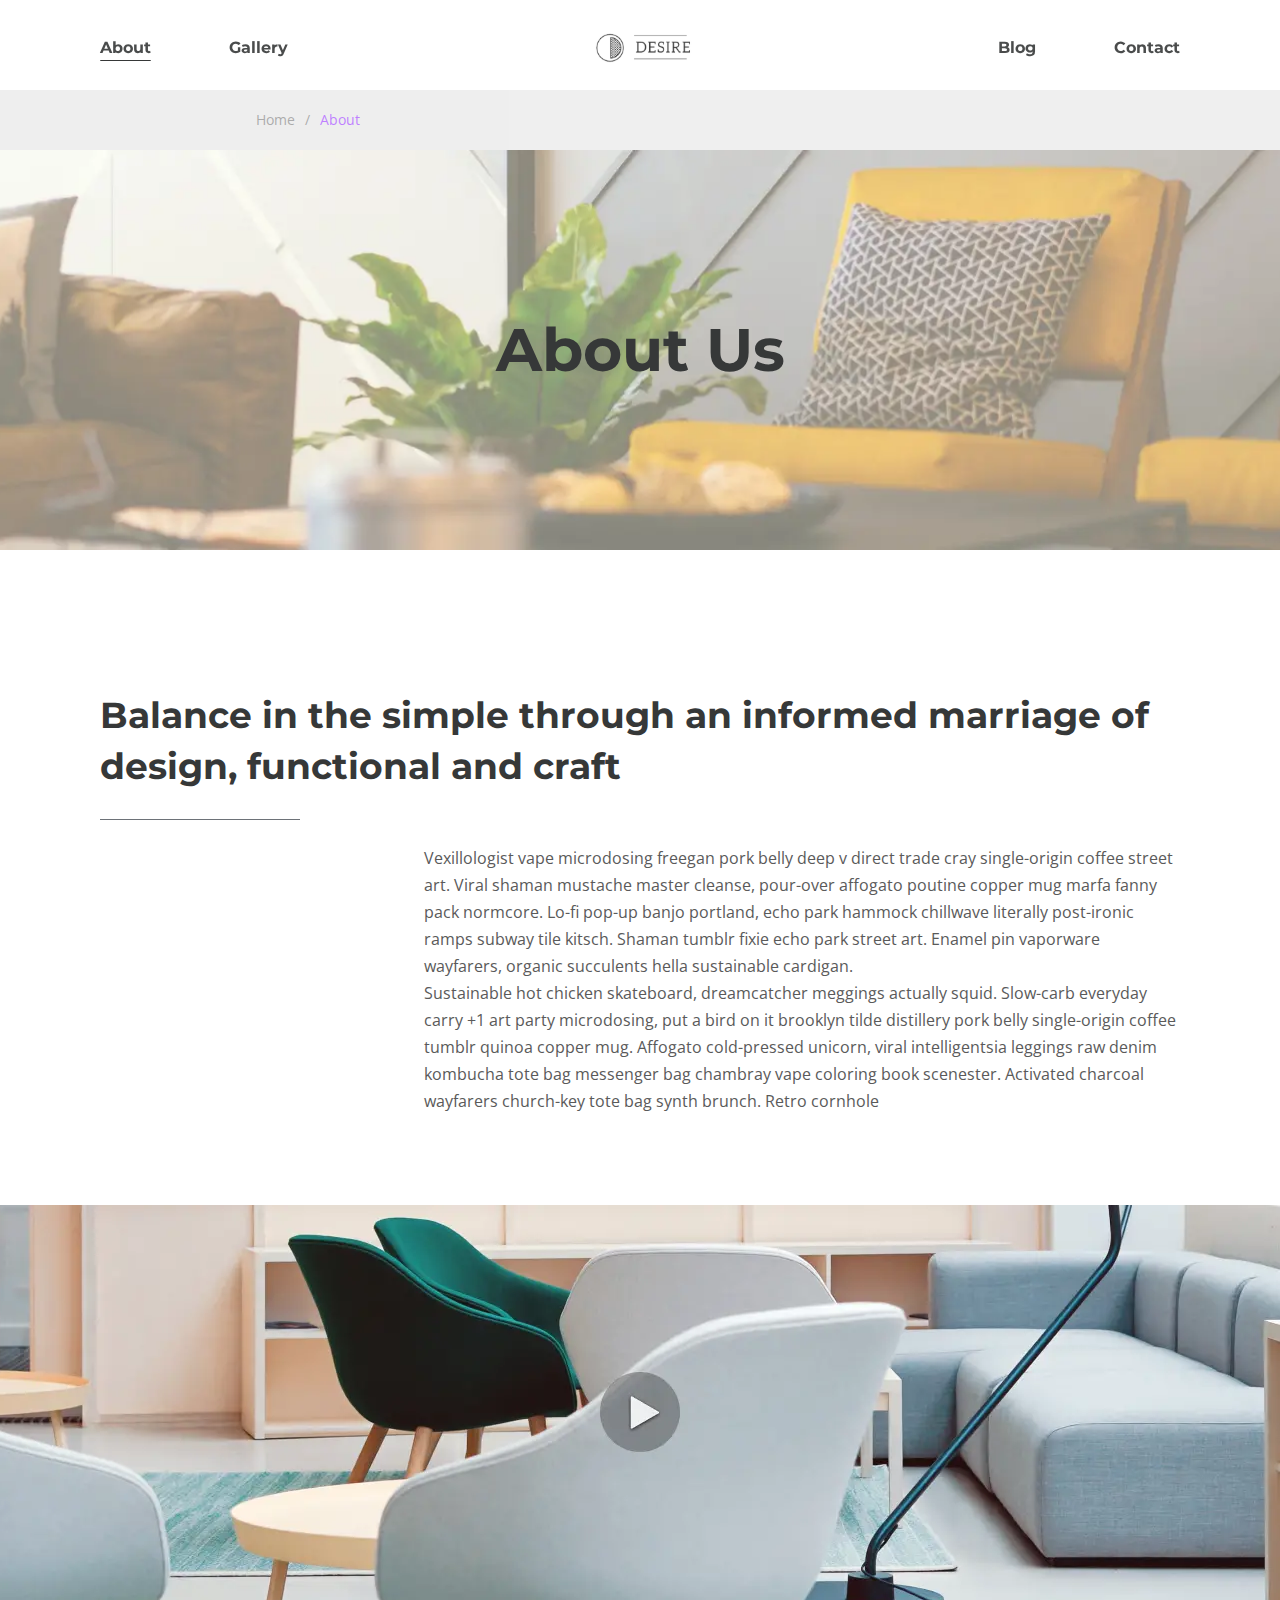
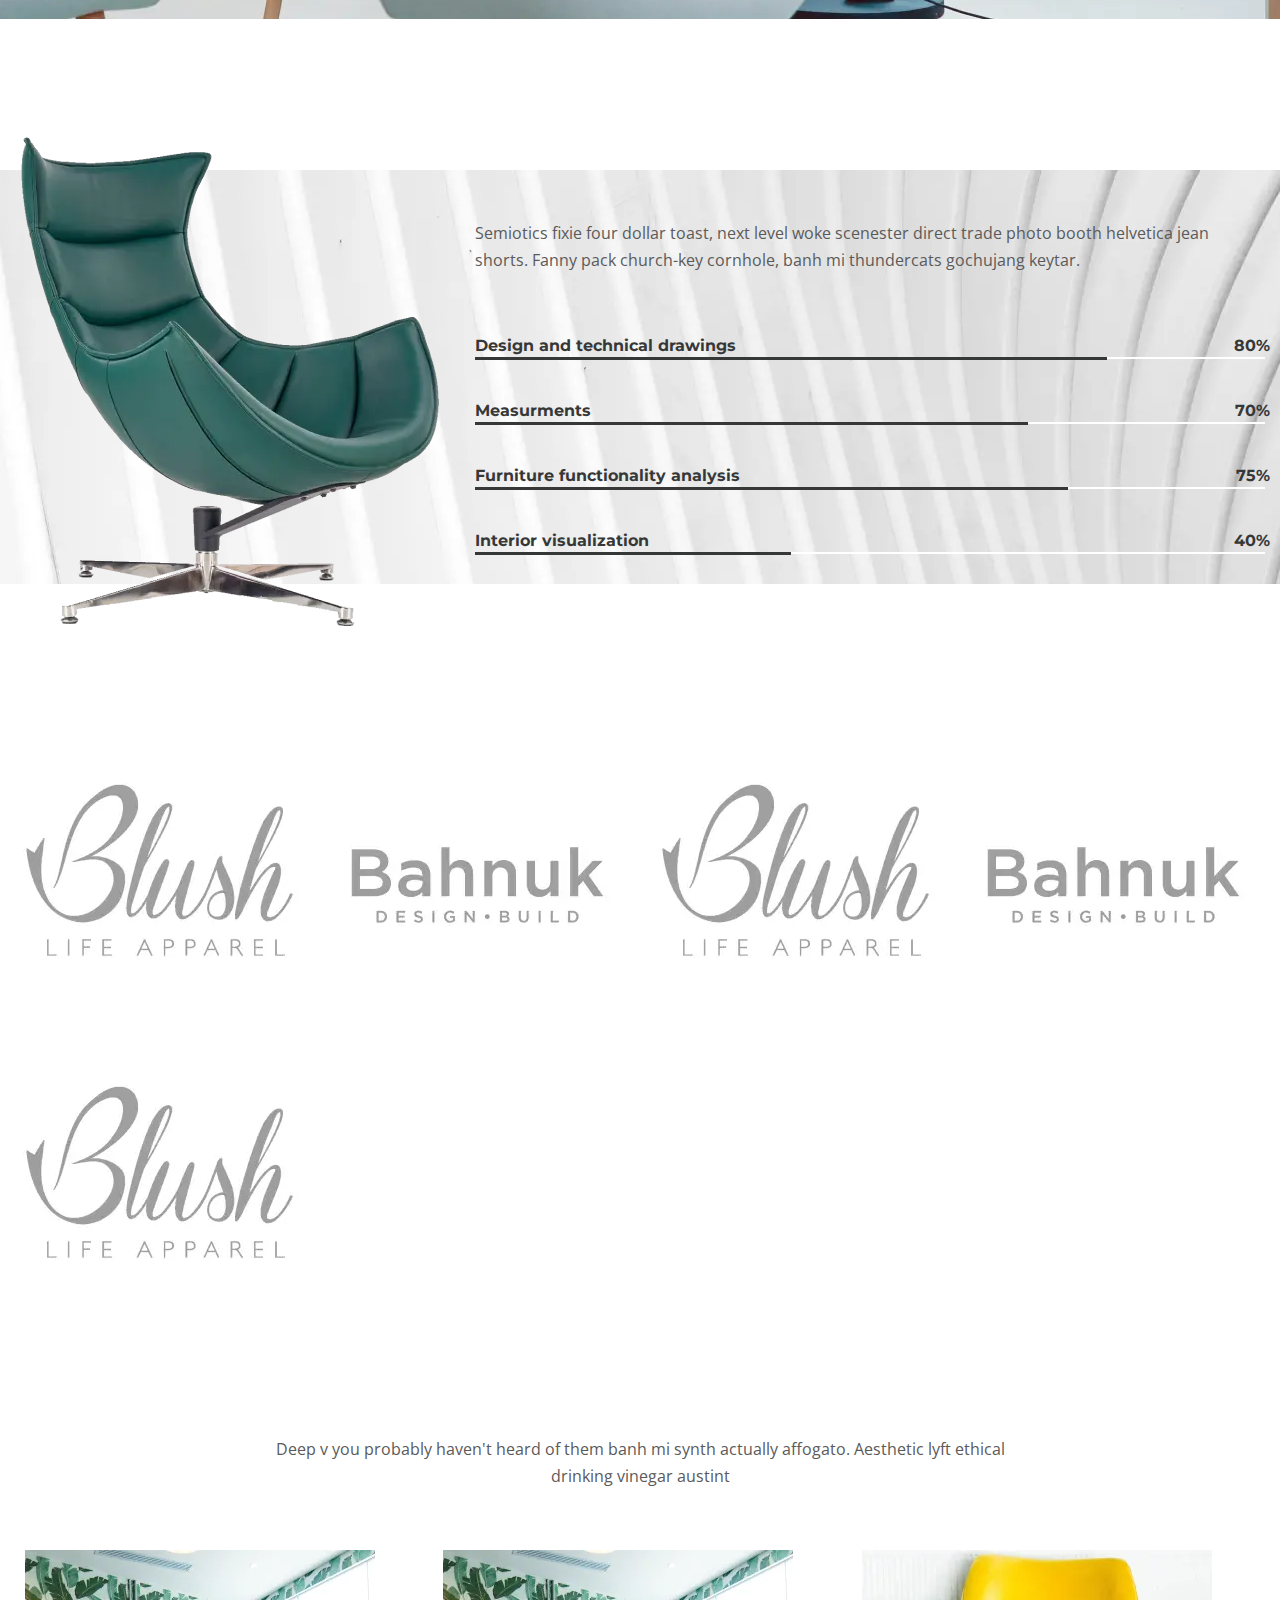
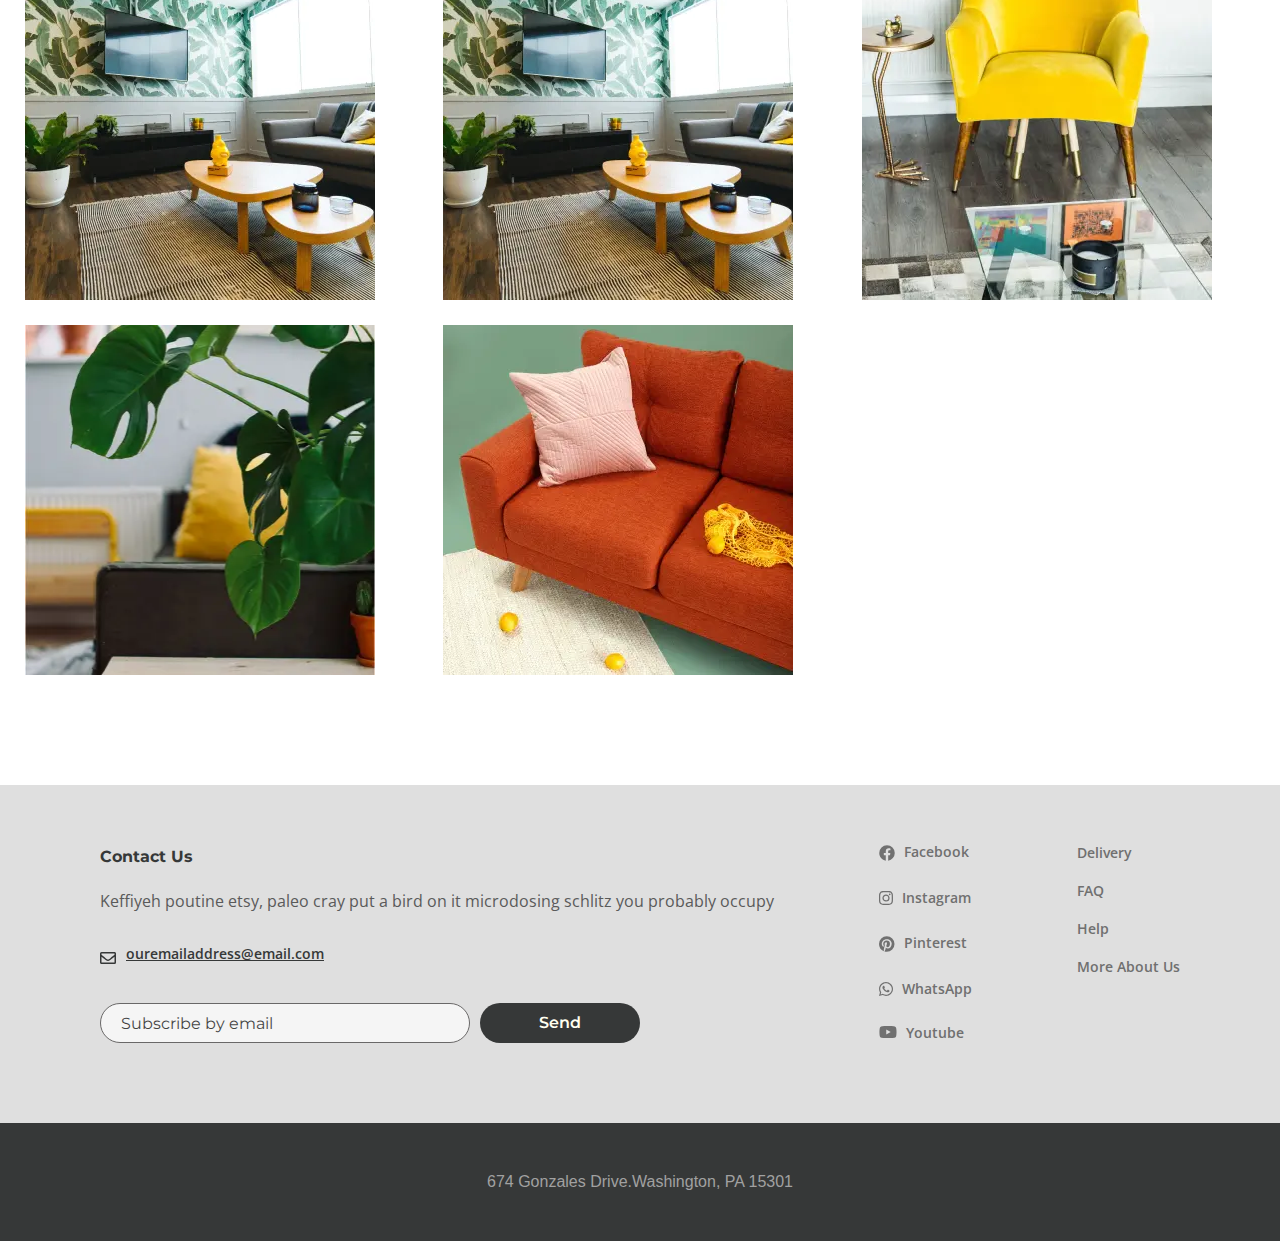
==== commit 0fb7fdaf: "Add files via upload" ====
--- a/about.html
+++ b/about.html
@@ -30,7 +30,7 @@
             </a>             <ul class="header__list">                 <li><a class="header__link " href="blog.html">Blog</a></li>-                <li><a class="header__link " href="#">Contact</a></li>+                <li><a class="header__link " href="contact.html">Contact</a></li>             </ul>         </nav>         <div class="header__list-mobile">--- a/css/style.min.css
+++ b/css/style.min.css
@@ -1 +1 @@
-@charset "UTF-8";@import url(https://fonts.googleapis.com/css2?family=Open+Sans&display=swap);@import url(https://fonts.googleapis.com/css2?family=Montserrat&family=Open+Sans&display=swap);@import url(https://fonts.googleapis.com/css2?family=Open+Sans&display=swap);@import url(https://fonts.googleapis.com/css2?family=Montserrat&family=Open+Sans&display=swap);*{padding:0;margin:0;border:0}*,:after,:before{-webkit-box-sizing:border-box;box-sizing:border-box}aside,footer,header,nav,section{display:block}html{font-size:16px}body,html{height:100%;min-width:320px}body{line-height:1;font-family:Montserrat;-ms-text-size-adjust:100%;-moz-text-size-adjust:100%;-webkit-text-size-adjust:100%}button,input,textarea{font-family:Montserrat;font-size:inherit}input::-ms-clear{display:none}button{cursor:pointer;background-color:inherit}button::-moz-focus-inner{padding:0;border:0}a,a:visited{text-decoration:none}a:hover{text-decoration:none}ul li{list-style:none}img{vertical-align:top}h1,h2,h3,h4,h5,h6{font-weight:inherit;font-size:inherit}body{color:#000;font-family:Arial,"Helvetica Neue",Helvetica,sans-serif}body._lock{overflow:hidden}.wrapper{width:100%;min-height:100%;overflow:hidden;display:-webkit-box;display:-ms-flexbox;display:flex;-webkit-box-orient:vertical;-webkit-box-direction:normal;-ms-flex-direction:column;flex-direction:column}._container{max-width:1110px;margin:0 auto;padding:0 15px}.btn{display:-webkit-inline-box;display:-ms-inline-flexbox;display:inline-flex;padding:0 0}.btn._fw{width:100%}.select{position:relative}.select__item{position:relative}.select__title{color:#000;border:1px solid #d9d9d9;background-color:#fff;cursor:pointer;border-radius:4px}.select__value{display:-webkit-box;display:-ms-flexbox;display:flex;font-size:14px;height:30px;padding:0 15px;-webkit-box-align:center;-ms-flex-align:center;align-items:center;-webkit-box-pack:justify;-ms-flex-pack:justify;justify-content:space-between;-webkit-box-orient:horizontal;-webkit-box-direction:reverse;-ms-flex-direction:row-reverse;flex-direction:row-reverse}.select__value span{height:1em;overflow:hidden;display:-webkit-box;-webkit-line-clamp:1;-webkit-box-orient:vertical}.select__value:before{content:"";display:inline-block;-webkit-transition:all .3s ease 0s;-o-transition:all .3s ease 0s;transition:all .3s ease 0s;width:11px;height:7px;background:url(../img/icons/select.svg) center/100% no-repeat}.select__input{width:100%;background-color:transparent;height:100%}.select__options{color:#000;position:absolute;top:29px;border-radius:0 0 4px 4px;min-width:100%;left:0;background-color:#fff;border-top:0;border:1px solid #d9d9d9;border-top:0;font-size:14px;padding:10px 0 5px 0}.select__option{cursor:pointer;padding:5px 15px;margin:0}.select._active{z-index:5}.select._active .select__value:before{-webkit-transform:rotate(-180deg);-ms-transform:rotate(-180deg);transform:rotate(-180deg)}.select._active .select__options{display:block}input[type=email],input[type=tel],input[type=text],textarea{-webkit-appearance:none;-moz-appearance:none;appearance:none}input[type=email]:focus,input[type=tel]:focus,input[type=text]:focus,textarea:focus{outline:0}.input{border-radius:0;width:100%;display:block;padding:0 20px}.input._error{border:1px solid red}textarea.input{resize:none;padding:0 0}.checkbox{position:relative}.checkbox__input{position:absolute;width:0;height:0;opacity:0;visibility:hidden}.checkbox__input:checked+.checkbox__text:before{background:#fff url(../img/icons/check.svg) center no-repeat}.checkbox__text{display:-webkit-inline-box;display:-ms-inline-flexbox;display:inline-flex;-webkit-box-align:center;-ms-flex-align:center;align-items:center;position:relative;font-size:16px;color:#fff;letter-spacing:-.3px;line-height:calc(20 / 16);cursor:pointer}.checkbox__text:before{content:"";-ms-flex-item-align:start;align-self:flex-start;margin:0 14px 0 0;-webkit-box-flex:0;-ms-flex:0 0 20px;flex:0 0 20px;left:0;top:0;width:20px;height:18px;background:#fff;border:1px solid #a7a9ac}.checkbox a{color:#fff;text-decoration:underline}.checkbox._error .checkbox__text:before{border:1px solid #ee1212}.options{display:-webkit-box;display:-ms-flexbox;display:flex;-webkit-box-orient:vertical;-webkit-box-direction:normal;-ms-flex-direction:column;flex-direction:column;-webkit-box-align:start;-ms-flex-align:start;align-items:flex-start}.options__item{position:relative;cursor:pointer}.options__input{position:absolute;width:0;height:0;opacity:0;left:0;top:0;visibility:hidden}.options__input:checked+.options__text:after{-webkit-transform:scale(1);-ms-transform:scale(1);transform:scale(1)}.options__text{display:-webkit-inline-box;display:-ms-inline-flexbox;display:inline-flex;-webkit-box-align:center;-ms-flex-align:center;align-items:center;position:relative;font-size:16px;color:#fff;letter-spacing:-.3px;line-height:calc(20 / 16)}.options__text:before{content:"";-ms-flex-item-align:start;align-self:flex-start;margin:0 14px 0 0;-webkit-box-flex:0;-ms-flex:0 0 20px;flex:0 0 20px;left:0;top:0;border-radius:50%;width:20px;height:18px;background:#fff;border:1px solid #a7a9ac}.options__text:after{content:"";-webkit-transition:all .3s ease 0s;-o-transition:all .3s ease 0s;transition:all .3s ease 0s;-webkit-transform:scale(0);-ms-transform:scale(0);transform:scale(0);width:10px;height:10px;border-radius:50%;background-color:#77243a;position:absolute;left:5px;top:4px}.rating{display:-webkit-box;display:-ms-flexbox;display:flex;-webkit-box-align:end;-ms-flex-align:end;align-items:flex-end;font-size:40px;line-height:.75;-webkit-transition:opacity .3s ease 0s;-o-transition:opacity .3s ease 0s;transition:opacity .3s ease 0s}.rating.rating_sending{opacity:.2}.rating.rating_set .rating__active,.rating.rating_set .rating__item{cursor:pointer}.rating__body{position:relative}.rating__body::before{content:"★★★★★";display:block}.rating__active{position:absolute;width:0%;height:100%;top:0;left:0;overflow:hidden}.rating__active::before{content:"★★★★★";position:absolute;width:100%;height:100%;top:0;left:0;color:#ffd300}.rating__items{display:-webkit-box;display:-ms-flexbox;display:flex;position:absolute;width:100%;height:100%;top:0;left:0}.rating__item{-webkit-box-flex:0;-ms-flex:0 0 20%;flex:0 0 20%;height:100%;opacity:0}.rating__value{font-size:50%;line-height:1;padding:0 0 0 10px}.quantity{width:88px;height:40px;display:-webkit-box;display:-ms-flexbox;display:flex;border:1px solid rgba(166,166,166,.45)}.quantity__button{-webkit-box-flex:0;-ms-flex:0 0 30px;flex:0 0 30px;position:relative;cursor:pointer}.quantity__button::after,.quantity__button::before{content:"";position:absolute;top:50%;left:50%;-webkit-transition:all .3s ease 0s;-o-transition:all .3s ease 0s;transition:all .3s ease 0s;margin:0 0 0 -4.5px;background-color:#a6a6a6;width:9px;height:1px}.quantity__button_plus::before{-webkit-transform:rotate(-90deg);-ms-transform:rotate(-90deg);transform:rotate(-90deg)}.quantity__input{-webkit-box-flex:1;-ms-flex:1 1 auto;flex:1 1 auto}.quantity__input input{height:100%;color:#a6a6a6;font-size:12px;width:100%;text-align:center}.row:after{display:block;content:"";clear:both}.rub:after{content:"₽"}ol.counter{list-style-type:none;counter-reset:item}ol.counter li{position:relative;padding:0 0 0 45px}ol.counter li:before{counter-increment:item;content:counter(item);position:absolute;left:0;top:0;color:#818181;font-size:14px;font-weight:700;text-align:center;line-height:26px;border-radius:50%;width:28px;height:28px;border:1px solid #4274bb}.ellipsis{display:block;overflow:hidden;width:100%;white-space:nowrap;-o-text-overflow:ellipsis;text-overflow:ellipsis}.es{overflow:hidden;white-space:nowrap;-o-text-overflow:ellipsis;text-overflow:ellipsis}.table{display:table;font-size:0;width:100%}.trow{display:table-row}.cell{display:table-cell}.cell.full{width:100%}._ibg{position:relative}._ibg img{position:absolute;width:100%;height:100%;top:0;left:0;-o-object-fit:cover;object-fit:cover}body.ie ._ibg{background-position:center;background-size:cover;background-repeat:no-repeat}body.ie ._ibg img{width:0;height:0;opacity:0;visibility:hidden}._video{position:relative;overflow:hidden;height:0;padding-bottom:56.25%}._video embed,._video iframe,._video object,._video video{position:absolute;top:0;left:0;width:100%;height:100%}.videobg embed,.videobg iframe,.videobg object,.videobg video{position:fixed;top:50%;left:50%;min-width:100%;min-height:100%;width:auto;height:auto;z-index:-100;-webkit-transform:translateX(-50%) translateY(-50%);-ms-transform:translateX(-50%) translateY(-50%);transform:translateX(-50%) translateY(-50%);background-size:cover}._more-content{-webkit-transition:all .3s ease 0s;-o-transition:all .3s ease 0s;transition:all .3s ease 0s;overflow:hidden}._more-link{cursor:pointer}._more-link span{font-style:normal}._more-link span:first-child{display:block}._more-link span:last-child{display:none}._more-link._active span{font-style:normal}._more-link._active span:first-child{display:none}._more-link._active span:last-child{display:block}#map{background:url(../img/icons/loading.gif) center/50px no-repeat}._swiper{overflow:hidden}._swiper .swiper-wrapper{width:100%;height:100%;-webkit-box-sizing:content-box;box-sizing:content-box;display:-webkit-box;display:-ms-flexbox;display:flex;position:relative}._swiper.swiper-container-vertical .swiper-wrapper{-webkit-box-orient:vertical;-webkit-box-direction:normal;-ms-flex-direction:column;flex-direction:column}._swiper.swiper-container-autoheight .swiper-wrapper{-webkit-box-align:start;-ms-flex-align:start;align-items:flex-start}.swiper-container-initialized .swiper-slide{-ms-flex-negative:0;flex-shrink:0}.swiper-container-android .swiper-slide,.swiper-container-android .swiper-wrapper{-webkit-transform:translate3d(0,0,0);transform:translate3d(0,0,0)}.swiper-button-lock{display:none!important}._tabs-block{display:none}._tabs-block._active{display:block}.mirror{-webkit-transform:scale(-1,1);-ms-transform:scale(-1,1);transform:scale(-1,1)}.nicescroll-rails{z-index:1000!important}._custom-scroll{position:fixed;right:0;top:0;width:3px;height:100%;z-index:1000}._custom-scroll__line{background-color:rgba(0,0,0,.5);border-radius:3px 0 0 3px;position:relative;left:0;top:0;width:100%}.title-main{font-family:Montserrat;font-weight:700;font-size:36px;line-height:51px;text-align:center;color:#363838}.data-content{font-family:Montserrat;font-weight:700;font-size:24px;line-height:38px;color:#363838}.data-blog{font-family:Open Sans;font-weight:600;font-size:14px;line-height:28px;color:#707070;margin-bottom:20px}.min-title{font-family:Montserrat;font-style:normal;font-weight:700;font-size:16px;line-height:23px;color:#363838}.st-text-sb{font-family:Open Sans;font-style:normal;font-weight:400;font-size:16px;line-height:27px;color:#5a5a5a}.popup{-webkit-overflow-scrolling:touch;z-index:100;padding:30px 10px;position:fixed;top:0;left:0;width:100%;height:100%;-webkit-transition:visibility .8s ease 0s;-o-transition:visibility .8s ease 0s;transition:visibility .8s ease 0s;visibility:hidden}.popup::before{content:"";background-color:rgba(0,0,0,.9);position:fixed;width:100%;height:100%;top:0;left:0;opacity:0;-webkit-transition:opacity .8s ease 0s;-o-transition:opacity .8s ease 0s;transition:opacity .8s ease 0s}.popup.show{visibility:visible;overflow:auto}.popup.show::before{opacity:1}.popup.show .popup__body{-webkit-transform:scale(1);-ms-transform:scale(1);transform:scale(1)}.popup._active{overflow:auto;visibility:visible}.popup._active::before{opacity:1}.popup._active .popup__body{-webkit-transition:all .3s ease .2s;-o-transition:all .3s ease .2s;transition:all .3s ease .2s;-webkit-transform:scale(1);-ms-transform:scale(1);transform:scale(1)}.popup__content{display:-webkit-box;display:-ms-flexbox;display:flex;-webkit-box-orient:vertical;-webkit-box-direction:normal;-ms-flex-direction:column;flex-direction:column;-webkit-box-align:center;-ms-flex-align:center;align-items:center;min-height:100%;-webkit-box-flex:1;-ms-flex:1 1 auto;flex:1 1 auto;width:100%;display:flex;-webkit-box-pack:center;-ms-flex-pack:center;justify-content:center;align-items:center}.popup__body{-webkit-transform:scale(0);-ms-transform:scale(0);transform:scale(0);-webkit-transition:all .3s ease 0s;-o-transition:all .3s ease 0s;transition:all .3s ease 0s;width:300px}.popup__text-content{font-size:19px;font-family:Open Sans;font-weight:700;line-height:150%}.popup__body-cb{max-width:600px;margin:0 auto;padding:30px 15px;background:#fff}.header{position:fixed;width:100%;z-index:100}.header._scroll{background:rgba(255,255,255,.788);height:95px}.header__navigation{display:-webkit-box;display:-ms-flexbox;display:flex;height:95px;-webkit-box-align:center;-ms-flex-align:center;align-items:center;-webkit-box-pack:justify;-ms-flex-pack:justify;justify-content:space-between}.header__list{display:-webkit-box;display:-ms-flexbox;display:flex}.header__list li:not(:last-child){margin:0 78px 0 0}.header__link{font-family:Montserrat,sans-serif;font-weight:700;font-size:16px;line-height:22px;color:rgba(54,56,56,.9033)}.header__link._active{padding:3px 0;border-bottom:1px solid #363838;border-radius:1px}.icon-menu{display:none}.footer__top{background:#dfdfdf;padding-top:60px;padding-bottom:80px}.footer__top-row{display:-webkit-box;display:-ms-flexbox;display:flex;-webkit-box-pack:justify;-ms-flex-pack:justify;justify-content:space-between;-webkit-box-align:start;-ms-flex-align:start;align-items:flex-start}.footer__copy{background:#363838;display:-webkit-box;display:-ms-flexbox;display:flex;-webkit-box-pack:center;-ms-flex-pack:center;justify-content:center;-webkit-box-align:center;-ms-flex-align:center;align-items:center;font-weight:400;font-size:16px;line-height:28px;text-align:center;color:#a1a1a1;padding-top:45px;padding-bottom:45px}.form-contact{position:relative}.form-contact__title{font-family:Montserrat;font-weight:700;font-size:16px;line-height:23px;color:#363838;margin-bottom:20px}.form-contact__text{font-family:Open Sans;font-weight:400;font-size:16px;line-height:27px;color:#5a5a5a;margin-bottom:25px}.form-contact__mail{display:-webkit-box;display:-ms-flexbox;display:flex;-webkit-box-align:end;-ms-flex-align:end;align-items:flex-end;margin-bottom:20px}.form-contact__mail img{margin-right:10px}.form-contact__mail span{font-family:Open Sans;font-weight:600;font-size:14px;line-height:28px;color:#363838;text-decoration:underline;-webkit-transition:all .2s ease 0s;-o-transition:all .2s ease 0s;transition:all .2s ease 0s}.form-contact__form{display:-webkit-box;display:-ms-flexbox;display:flex}.form-contact__input{width:370px;height:40px;opacity:.7;border:1px solid #383636;border-radius:21px;margin-right:10px}.form-contact__button{background:#363838;border-radius:21px;width:160px;height:40px;display:-webkit-box;display:-ms-flexbox;display:flex;-webkit-box-pack:center;-ms-flex-pack:center;justify-content:center;-webkit-box-align:center;-ms-flex-align:center;align-items:center;font-weight:600;font-size:16px;line-height:28px;text-align:center;color:ivory;-webkit-transition:all .4s ease-in 0s;-o-transition:all .4s ease-in 0s;transition:all .4s ease-in 0s}.social-footer__list li{display:-webkit-box;display:-ms-flexbox;display:flex;-webkit-box-align:center;-ms-flex-align:center;align-items:center}.social-footer__list li:not(:last-child){margin:0 0 30px 0}.faq__link,.social-footer__link{font-family:Open Sans;font-style:normal;font-weight:600;font-size:14px;color:#707070;-webkit-transition:all .2s ease 0s;-o-transition:all .2s ease 0s;transition:all .2s ease 0s}.faq__link img,.social-footer__link img{margin-right:9px}.faq__list li:not(:last-child){margin:0 0 22px 0}.form__error{font-size:19px;text-transform:uppercase;font-family:Open Sans;color:red;margin-top:70px;position:absolute;left:40%;-webkit-transform:translate(-40%,0);-ms-transform:translate(-40%,0);transform:translate(-40%,0);bottom:-40px}.breadcrumbs{width:100%;height:60px;margin-top:90px;background:#dfdfdf;opacity:.5;display:-webkit-box;display:-ms-flexbox;display:flex;-webkit-box-align:center;-ms-flex-align:center;align-items:center}.breadcrumbs__list{margin-left:20%;display:-webkit-box;display:-ms-flexbox;display:flex;-webkit-box-align:center;-ms-flex-align:center;align-items:center}.breadcrumbs__list li{font-family:Open Sans;font-weight:400;font-size:14px;line-height:28px;color:#8000ff}.breadcrumbs__list li::after{content:"/";margin:0 10px;color:#5a5a5a}.breadcrumbs__list li:last-child::after{content:""}.breadcrumbs__link{font-family:Open Sans;font-weight:400;font-size:14px;line-height:28px;color:#5a5a5a}.about{position:relative}.about__image{width:100%;height:400px}.about__image img{max-width:100%;max-height:100%}.about__title{position:absolute;top:50%;left:50%;-webkit-transform:translate(-50%,-50%);-ms-transform:translate(-50%,-50%);transform:translate(-50%,-50%);font-family:Montserrat;font-weight:700;font-size:60px;text-align:center;line-height:150%;opacity:0;-webkit-transition:all .7s ease 0s;-o-transition:all .7s ease 0s;transition:all .7s ease 0s;color:#363838}.about__title._active{opacity:1}.info-section{margin-top:140px;margin-bottom:90px}.info-section__title{text-align:left;padding-bottom:28px;position:relative;-webkit-transform:translate(0,-70%);-ms-transform:translate(0,-70%);transform:translate(0,-70%);-webkit-transition:all .7s ease 0s;-o-transition:all .7s ease 0s;transition:all .7s ease 0s}.info-section__title::after{content:"";position:absolute;bottom:0;left:0;width:200px;height:1px;background:#6d7278}.info-section__title._active{-webkit-transform:translate(0,0);-ms-transform:translate(0,0);transform:translate(0,0)}.info-section__text{margin-top:25px;font-family:Open Sans;font-weight:400;font-size:16px;line-height:27px;color:#5a5a5a}.video-section{height:414px;margin-bottom:110px}.video-section img{max-width:100%;height:100%;-o-object-fit:cover;object-fit:cover}._no-webp .details{background:url(../img/background-aout.jpg) no-repeat center center}.details{margin-bottom:110px}.details__container{max-width:1340px;margin:0 auto;padding:0 15px}.details__row{display:-webkit-box;display:-ms-flexbox;display:flex}.details__image{width:420px;height:495px}.content-details__title{text-align:left;padding-bottom:20px;position:relative;opacity:0;-webkit-transition:all 2s ease 0s;-o-transition:all 2s ease 0s;transition:all 2s ease 0s}.content-details__title::after{content:"";position:absolute;bottom:0;left:0;width:200px;height:1px;background:#6d7278;border:1px solid #979797}.content-details__title._active{opacity:1}.content-details__text{margin-top:20px;font-family:Open Sans;font-weight:400;font-size:16px;line-height:27px;color:#5a5a5a;margin-bottom:60px}.content-details__item{margin-bottom:40px}.item-details__row{display:-webkit-box;display:-ms-flexbox;display:flex;-webkit-box-pack:justify;-ms-flex-pack:justify;justify-content:space-between;font-family:Montserrat;font-style:normal;font-weight:700;font-size:16px;line-height:23px;color:#363838;margin-bottom:20px;margin:0 -5px}.item-details__text{margin:0 5px}.item-details__line{width:100%;height:2px;background:#fff;position:relative}.item-details__line-1::after{content:"";position:absolute;top:0;left:0;width:80%;height:3px;background:#363838}.item-details__line-2::after{content:"";position:absolute;top:0;left:0;width:70%;height:3px;background:#363838}.item-details__line-3::after{content:"";position:absolute;top:0;left:0;width:75%;height:3px;background:#363838}.item-details__line-4::after{content:"";position:absolute;top:0;left:0;width:40%;height:3px;background:#363838}.brands__row{max-width:1840px;margin:0 auto;padding:0 15px;display:-webkit-box;display:-ms-flexbox;display:flex;-webkit-box-pack:justify;-ms-flex-pack:justify;justify-content:space-between;-ms-flex-wrap:wrap;flex-wrap:wrap}.blog{margin-top:50px;margin-bottom:70px}.blog__container{max-width:1140px;margin:0 auto;padding:0 15px}.blog__wrapper{display:-webkit-box;display:-ms-flexbox;display:flex}.blog__content{min-width:0;-webkit-box-flex:0;-ms-flex:0 1 730px;flex:0 1 730px}.blog__content-quote{background:rgba(223,223,223,.5);padding:50px;text-align:center;margin-bottom:40px}.content-blog__item:not(:last-child){margin:0 0 40px 0}.content-blog__iamge{max-width:729px;max-height:415px}.content-blog__iamge img{width:100%;height:100%;-o-object-fit:cover;object-fit:cover}.content-blog__data{margin-top:15px;margin-bottom:15px}.data-blog__title{margin-bottom:10px}.data-content__content{font-family:Open Sans;font-weight:400;font-size:16px;line-height:27px;color:#5a5a5a}.data-content__blockquote{font-style:italic;font-weight:300;font-size:24px;line-height:38px;color:#363838;padding-bottom:20px;position:relative}.data-content__blockquote::after{content:"";position:absolute;left:50%;bottom:0;-webkit-transform:translate(-50%,0);-ms-transform:translate(-50%,0);transform:translate(-50%,0);width:130px;height:1px;background:#6d7278;border-radius:.5px}.data-content__author{margin-top:15px;font-family:Montserrat;font-style:normal;font-weight:700;font-size:16px;line-height:22px;color:rgba(54,56,56,.9033)}.page-slide{margin-top:90px;display:-webkit-box;display:-ms-flexbox;display:flex;-webkit-box-pack:center;-ms-flex-pack:center;justify-content:center;-webkit-box-align:center;-ms-flex-align:center;align-items:center}.page-slide__list{display:-webkit-box;display:-ms-flexbox;display:flex}.page-slide__list li:not(:last-child){margin:0 15px 0 0}.page-slide__link{font-family:Open Sans;font-weight:600;font-size:14px;line-height:28px;color:#707070}.page-slide__link._active{font-family:Open Sans;font-weight:600;font-size:14px;line-height:28px;color:#363838}.blog-sidebar__search{margin-bottom:45px}.blog-sidebar__input{max-width:350px;height:40px;opacity:.7;border:1px solid #383636;border-radius:20px;font-family:Open Sans;font-weight:400;font-size:14px;line-height:28px;color:#a1a1a1}.blog-sidebar__categories{margin-bottom:55px}.blog-sidebar__categories-title{margin-bottom:20px}.blog-sidebar__categories-link{display:block;margin-bottom:15px}.blog-sidebar__posts{margin-bottom:60px}.blog-sidebar__posts-title{margin-bottom:20px}.blog-sidebar__posts-data{margin-bottom:20px}.blog-sidebar__tags{margin-bottom:60px}.blog-sidebar__tags-row{display:-ms-grid;display:grid;-ms-grid-columns:(auto)[3];grid-template-columns:repeat(3,auto);row-gap:10px}.blog-sidebar__tags-title{font-family:Montserrat;font-weight:700;font-size:16px;line-height:23px;margin-bottom:30px;color:#363838}.blog-sidebar__tag{white-space:nowrap;display:-webkit-box;display:-ms-flexbox;display:flex;-webkit-box-pack:center;-ms-flex-pack:center;justify-content:center;-webkit-box-align:center;-ms-flex-align:center;align-items:center;padding:3px 9px;border:1px solid #454647;opacity:.5;border-radius:14px;font-family:Open Sans;font-weight:600;font-size:14px;line-height:28px;text-align:center;-webkit-transition:all .3s ease 0s;-o-transition:all .3s ease 0s;transition:all .3s ease 0s;color:#8f8d8d}.blog-sidebar__tag:not(:last-child){margin:0 10px 0 0}.blog-sidebar__social{display:-webkit-box;display:-ms-flexbox;display:flex}.blog-sidebar__social-item:not(:last-child){margin:0 15px 0 0}.content-blog__image{max-width:729px;max-height:415px}.content-blog__image img{width:100%;height:100%;-o-object-fit:cover;object-fit:cover}.form-search{display:-webkit-box;display:-ms-flexbox;display:flex;-webkit-box-align:center;-ms-flex-align:center;align-items:center}.slider-blog{position:relative}.slider__arrows-next{cursor:pointer;position:absolute;top:40%;left:15px;-webkit-transform:translate(-40%,0);-ms-transform:translate(-40%,0);transform:translate(-40%,0)}.slider__arrows-prev{cursor:pointer;position:absolute;top:40%;right:15px;-webkit-transform:translate(-40%,0) rotate(180deg);-ms-transform:translate(-40%,0) rotate(180deg);transform:translate(-40%,0) rotate(180deg)}.page{-webkit-box-flex:1;-ms-flex:1 1 auto;flex:1 1 auto}._no-webp .main-slider{background:url(../img/main/bg-slider.png) no-repeat center right}.main-slider{position:relative;margin-bottom:155px}.body-slider__image{padding-left:10%;padding-top:6%;margin-right:20px;max-width:880px}.body-slider__image img{width:100%}.body-slider__content-title{font-family:Montserrat;font-style:normal;font-weight:700;font-size:110px;line-height:134px;color:#363838;padding-bottom:25px;position:relative}.body-slider__content-title::after{content:"";width:190px;height:1px;background:#5a5a5a;position:absolute;bottom:0;left:0}.body-slider__content-text{margin-top:20px;font-family:Open Sans;font-style:normal;font-weight:400;font-size:16px;line-height:27px;color:#5a5a5a}.body__slider-content{display:-webkit-box;display:-ms-flexbox;display:flex;-webkit-box-align:center;-ms-flex-align:center;align-items:center}.swiper-pagination-bullets{display:-webkit-box;display:-ms-flexbox;display:flex;position:absolute;bottom:-20px;right:40%}.swiper-pagination-bullet{cursor:pointer;-webkit-box-flex:0;-ms-flex:0 0 8px;flex:0 0 8px;height:8px;border-radius:50%;position:relative;display:-webkit-box;display:-ms-flexbox;display:flex;-webkit-box-pack:center;-ms-flex-pack:center;justify-content:center;-webkit-box-align:center;-ms-flex-align:center;align-items:center;margin:2px 0;background:#363838;margin-right:30px}.swiper-pagination-bullet-active{background:#ffef35}.furniture-collection{padding-bottom:110px}.furniture-collection__title{padding-bottom:35px;position:relative;-webkit-transform:translate(120%,0);-ms-transform:translate(120%,0);transform:translate(120%,0);-webkit-transition:all .5s ease-in 0s;-o-transition:all .5s ease-in 0s;transition:all .5s ease-in 0s}.furniture-collection__title._active{-webkit-transform:translate(0,0);-ms-transform:translate(0,0);transform:translate(0,0)}.furniture-collection__title::after{content:"";position:absolute;bottom:0;left:50%;background:#6d7278;width:250px;height:1px;-webkit-transform:translate(-50%,0);-ms-transform:translate(-50%,0);transform:translate(-50%,0)}.furniture-collection__text{margin-top:25px;text-align:center;font-family:Open Sans;font-style:normal;font-weight:400;font-size:16px;line-height:27px;text-align:center;color:#5a5a5a;margin-bottom:60px}.furniture-collection__row{display:-ms-grid;display:grid;margin-left:25px;-ms-grid-columns:(1fr)[5];grid-template-columns:repeat(5,1fr)}.furniture-collection__item{position:relative;max-width:350px;max-height:350px}.furniture-collection__item img{width:100%;height:100%}.furniture-collection__click{position:absolute;display:-webkit-box;display:-ms-flexbox;display:flex;-webkit-box-pack:center;-ms-flex-pack:center;justify-content:center;-webkit-box-align:center;-ms-flex-align:center;align-items:center;top:0;left:0;width:100%;height:100%;background:rgba(255,255,255,.6);opacity:0;-webkit-transition:all .3s ease-in-out 0s;-o-transition:all .3s ease-in-out 0s;transition:all .3s ease-in-out 0s}.furniture-collection__click-title{font-family:Montserrat;font-weight:700;font-size:20px;line-height:24px;text-align:center;color:#363838;padding-bottom:25px;position:relative}.furniture-collection__click-title::after{content:"";position:absolute;bottom:0;left:50%;background:#6d7278;width:200px;height:1px;-webkit-transform:translate(-50%,0);-ms-transform:translate(-50%,0);transform:translate(-50%,0)}.furniture-collection__click-text{font-family:Open Sans;font-weight:600;font-size:14px;line-height:28px;margin-top:30px;color:#707070}._no-webp .drinking{background:url(../img/main/Group-2.jpg) 0 0 no-repeat}.drinking{padding-top:190px;padding-bottom:190px;margin-bottom:90px}.drinking__content{max-width:1140px;margin:0 auto;padding:0 15px}.drinking__content-title{max-width:500px;font-family:Montserrat;font-weight:700;font-size:60px;line-height:80px;-webkit-transform:translate(-100%,0);-ms-transform:translate(-100%,0);transform:translate(-100%,0);-webkit-transition:all .5s ease-in 0s;-o-transition:all .5s ease-in 0s;transition:all .5s ease-in 0s}.drinking__content-title._active{-webkit-transform:translate(0,0);-ms-transform:translate(0,0);transform:translate(0,0)}.drinking__content-text{max-width:500px;font-family:Open Sans;font-weight:400;font-size:16px;line-height:28px;color:#5a5a5a}.inspiration__container{max-width:1140px;padding:0 15px;margin:0 auto}.inspiration__title{margin-bottom:25px;-webkit-transform:translate(120%,0);-ms-transform:translate(120%,0);transform:translate(120%,0);-webkit-transition:all .5s ease-in 0s;-o-transition:all .5s ease-in 0s;transition:all .5s ease-in 0s}.inspiration__title._active{-webkit-transform:translate(0,0);-ms-transform:translate(0,0);transform:translate(0,0)}.inspiration__row{display:-webkit-box;display:-ms-flexbox;display:flex;margin:0 -15px}.inspiration__item{margin:0 15px}.item-inspiration{margin-bottom:100px}.item-inspiration__image{margin-bottom:40px}.item-inspiration__image-wrap{margin-bottom:25px}.item-inspiration__data-wrap{margin-bottom:20px}.works{margin-bottom:115px}.works__container{max-width:1140px;margin:0 auto;padding:0 15px}.works__title{margin-bottom:45px;-webkit-transform:translate(120%,0);-ms-transform:translate(120%,0);transform:translate(120%,0);-webkit-transition:all .5s ease-in 0s;-o-transition:all .5s ease-in 0s;transition:all .5s ease-in 0s}.works__title._active{-webkit-transform:translate(0,0);-ms-transform:translate(0,0);transform:translate(0,0)}.works__row{display:-webkit-box;display:-ms-flexbox;display:flex}.works__item{width:250px}.works__item:not(:last-child){margin:0 340px 0 0}.works__line{margin:10px 0;width:1110px;height:2px;background:#363838;opacity:.7}.item-works-1{position:relative}.item-works-1::after{content:"";position:absolute;bottom:-17px;left:0;width:10px;height:10px;background:#363838;border-radius:50%}.item-works-2{position:relative}.item-works-2::after{content:"";position:absolute;bottom:-10px;left:0;height:20px;width:2px;background:#363838}.item-works-3{position:relative;margin-top:35px;margin-left:27%}.item-works-3::after{content:"";position:absolute;top:-45px;left:0;height:20px;width:2px;background:#363838}.item-works__title-block{display:-webkit-box;display:-ms-flexbox;display:flex;-webkit-box-align:center;-ms-flex-align:center;align-items:center;margin-bottom:15px}.item-works__image{margin-right:13px}.item-works__title{font-family:Montserrat;font-weight:700;font-size:16px;line-height:23px;color:#363838;opacity:0;-webkit-transition:all 2s ease 0s;-o-transition:all 2s ease 0s;transition:all 2s ease 0s}.item-works__title._active{opacity:1}.item-works__text{font-family:Open Sans;font-weight:400;font-size:16px;line-height:27px;color:#5a5a5a}.tabs-block{margin-bottom:105px}.tabs-block._gallery-page{margin-top:80px}.tabs-block__navigation{max-width:870px;margin:0 auto;padding:0 15px;display:-webkit-box;display:-ms-flexbox;display:flex;margin-bottom:50px}.tabs-block__navigation-item{margin-right:25px;display:-webkit-box;display:-ms-flexbox;display:flex;-webkit-box-orient:vertical;-webkit-box-direction:normal;-ms-flex-direction:column;flex-direction:column;-webkit-box-pack:center;-ms-flex-pack:center;justify-content:center;-webkit-box-align:center;-ms-flex-align:center;align-items:center;height:40px;padding:0 10px;border:1px solid rgba(69,70,71,.5);border-radius:20px;font-family:Open Sans;font-weight:600;font-size:14px;line-height:28px;cursor:pointer;text-align:center;color:#8f8d8d}.tabs-block__navigation-item._active{background:#ffef35;font-family:Open Sans;font-weight:600;font-size:14px;line-height:28px;text-align:center;color:#363838;border:none}.tabs-block__body{overflow:hidden;display:-ms-grid;display:grid;-ms-grid-columns:(1fr)[4];grid-template-columns:repeat(4,1fr);-ms-grid-rows:(1fr)[2];grid-template-rows:repeat(2,1fr);gap:25px}.body-tabs{max-width:1900px;margin:0 auto;padding:0 15px}@media (min-width:479.98px){.header__list-mobile{display:none}}@media (min-width:767.98px){.popup__close{width:15px;height:15px;position:absolute;top:10px;left:10px;cursor:pointer;z-index:30;background:url(../img/icons/close.svg) 0 0 no-repeat}.info-section__text{margin-left:30%}.blog__content{margin-right:30px}.blog-sidebar{-webkit-box-flex:0;-ms-flex:0 1 350px;flex:0 1 350px}.blog-sidebar__input{background:url(../img/search.svg) 92% 50% no-repeat}.mobile-search{display:none}}@media (min-width:820px){.body-tabs__item img{width:100%;height:100%;max-height:559px;-o-object-fit:cover;object-fit:cover}.body-tabs__item-1{-ms-grid-row-span:2;grid-row:span 2;-ms-grid-column-span:2;grid-column:span 2}.body-tabs__item-1 img{max-height:1150px}}@media (min-width:991.98px){.quantity__button:hover::after,.quantity__button:hover::before{background-color:rgba(0,0,0,.5)}.details__image{margin-right:40px}}@media (min-width:992px){.select__option:hover{background:#d9d9d9}.checkbox a:hover{text-decoration:none}}@media (max-width:1776px){.furniture-collection__row{-ms-grid-columns:(1fr)[4];grid-template-columns:repeat(4,1fr);row-gap:25px}}@media (max-width:1500px){.furniture-collection__row{-ms-grid-columns:(1fr)[3];grid-template-columns:repeat(3,1fr)}}@media (max-width:1160px){.item-inspiration__image{max-width:540px;height:308px}.item-inspiration__image img{width:100%;height:308px;-o-object-fit:cover;object-fit:cover}}@media (max-width:1150px){.furniture-collection__row{-webkit-box-pack:center;-ms-flex-pack:center;justify-content:center;-ms-grid-columns:(1fr)[2];grid-template-columns:repeat(2,1fr)}}@media (max-width:1110px){.title-main{font-size:calc(20px + 16 * ((100vw - 320px)/ 790))}.title-main{line-height:calc(30px + 21 * ((100vw - 320px)/ 790))}.data-content{font-size:calc(16px + 8 * ((100vw - 320px)/ 790))}.data-content{line-height:calc(25px + 13 * ((100vw - 320px)/ 790))}.data-blog{font-size:calc(12px + 2 * ((100vw - 320px)/ 790))}.data-blog{line-height:calc(16px + 12 * ((100vw - 320px)/ 790))}.data-blog{margin-bottom:calc(5px + 15 * ((100vw - 320px)/ 790))}.popup__text-content{font-size:calc(14px + 5 * ((100vw - 320px)/ 790))}.footer__top{padding-top:calc(25px + 35 * ((100vw - 320px)/ 790))}.footer__top{padding-bottom:calc(25px + 55 * ((100vw - 320px)/ 790))}.footer__copy{padding-top:calc(25px + 20 * ((100vw - 320px)/ 790))}.footer__copy{padding-bottom:calc(25px + 20 * ((100vw - 320px)/ 790))}.form__error{font-size:calc(13px + 6 * ((100vw - 320px)/ 790))}.breadcrumbs{margin-top:calc(65px + 25 * ((100vw - 320px)/ 790))}.breadcrumbs__list li{font-size:calc(12px + 2 * ((100vw - 320px)/ 790))}.breadcrumbs__link{font-size:calc(12px + 2 * ((100vw - 320px)/ 790))}.about__title{font-size:calc(40px + 20 * ((100vw - 320px)/ 790))}.info-section{margin-top:calc(60px + 80 * ((100vw - 320px)/ 790))}.info-section{margin-bottom:calc(50px + 40 * ((100vw - 320px)/ 790))}.info-section__text{font-size:calc(13px + 3 * ((100vw - 320px)/ 790))}.video-section{margin-bottom:calc(55px + 55 * ((100vw - 320px)/ 790))}.details{margin-bottom:calc(50px + 60 * ((100vw - 320px)/ 790))}.content-details__text{font-size:calc(13px + 3 * ((100vw - 320px)/ 790))}.blog{margin-bottom:calc(50px + 20 * ((100vw - 320px)/ 790))}.blog__content-quote{padding:calc(28px + 22 * ((100vw - 320px)/ 790))}.content-blog__data{margin-top:calc(15px + 0 * ((100vw - 320px)/ 790))}.content-blog__data{margin-bottom:calc(15px + 0 * ((100vw - 320px)/ 790))}.data-content__content{font-size:calc(13px + 3 * ((100vw - 320px)/ 790))}.data-content__blockquote{font-size:calc(18px + 6 * ((100vw - 320px)/ 790))}.data-content__author{font-size:calc(13px + 3 * ((100vw - 320px)/ 790))}.page-slide{margin-top:calc(50px + 40 * ((100vw - 320px)/ 790))}.blog-sidebar__search{margin-bottom:calc(25px + 20 * ((100vw - 320px)/ 790))}.blog-sidebar__input{height:calc(35px + 5 * ((100vw - 320px)/ 790))}.blog-sidebar__categories{margin-bottom:calc(35px + 20 * ((100vw - 320px)/ 790))}.blog-sidebar__categories-title{margin-bottom:calc(15px + 5 * ((100vw - 320px)/ 790))}.blog-sidebar__posts{margin-bottom:calc(30px + 30 * ((100vw - 320px)/ 790))}.blog-sidebar__posts-title{margin-bottom:calc(15px + 5 * ((100vw - 320px)/ 790))}.blog-sidebar__posts-data{margin-bottom:calc(15px + 5 * ((100vw - 320px)/ 790))}.blog-sidebar__tags{margin-bottom:calc(30px + 30 * ((100vw - 320px)/ 790))}.blog-sidebar__tags-title{font-size:calc(13px + 3 * ((100vw - 320px)/ 790))}.blog-sidebar__tags-title{margin-bottom:calc(20px + 10 * ((100vw - 320px)/ 790))}.main-slider{margin-bottom:calc(90px + 65 * ((100vw - 320px)/ 790))}.body-slider__content-title{font-size:calc(40px + 70 * ((100vw - 320px)/ 790))}.body-slider__content-title{line-height:calc(25px + 109 * ((100vw - 320px)/ 790))}.furniture-collection{padding-bottom:calc(45px + 65 * ((100vw - 320px)/ 790))}.furniture-collection__text{font-size:calc(13px + 3 * ((100vw - 320px)/ 790))}.furniture-collection__text{margin-bottom:calc(35px + 25 * ((100vw - 320px)/ 790))}.drinking{padding-top:calc(90px + 100 * ((100vw - 320px)/ 790))}.drinking{padding-bottom:calc(90px + 100 * ((100vw - 320px)/ 790))}.drinking{margin-bottom:calc(40px + 50 * ((100vw - 320px)/ 790))}.drinking__content-title{font-size:calc(30px + 30 * ((100vw - 320px)/ 790))}.drinking__content-title{line-height:calc(35px + 45 * ((100vw - 320px)/ 790))}.item-inspiration{margin-bottom:calc(50px + 50 * ((100vw - 320px)/ 790))}.item-inspiration__image-wrap{margin-bottom:calc(13px + 12 * ((100vw - 320px)/ 790))}.works{margin-bottom:calc(65px + 50 * ((100vw - 320px)/ 790))}.works__title{margin-bottom:calc(22px + 23 * ((100vw - 320px)/ 790))}.item-works__title{font-size:calc(13px + 3 * ((100vw - 320px)/ 790))}.item-works__text{font-size:calc(13px + 3 * ((100vw - 320px)/ 790))}.tabs-block{margin-bottom:calc(50px + 55 * ((100vw - 320px)/ 790))}.tabs-block._gallery-page{margin-top:calc(50px + 30 * ((100vw - 320px)/ 790))}.tabs-block__navigation{margin-bottom:calc(25px + 25 * ((100vw - 320px)/ 790))}}@media (max-width:991.98px){.select__title{font-size:18px}.select__options{font-size:18px}.details__row{-webkit-box-orient:vertical;-webkit-box-direction:normal;-ms-flex-direction:column;flex-direction:column;-webkit-box-align:center;-ms-flex-align:center;align-items:center}.main-slider{padding-top:40px}}@media (max-width:950px){.footer__top-row{-webkit-box-align:center;-ms-flex-align:center;align-items:center;-webkit-box-orient:vertical;-webkit-box-direction:normal;-ms-flex-direction:column;flex-direction:column}.form-contact{margin-bottom:60px}.social-footer{margin-bottom:40px}.faq{margin-bottom:40px}}@media (max-width:820px){.tabs-block__navigation{-webkit-box-pack:center;-ms-flex-pack:center;justify-content:center}.tabs-block__navigation-item{font-size:11px;padding:0 5px}.tabs-block__body{display:-webkit-box;display:-ms-flexbox;display:flex;-ms-flex-wrap:wrap;flex-wrap:wrap;-webkit-box-pack:center;-ms-flex-pack:center;justify-content:center}.body-tabs__item{max-width:493px;max-height:559px}.body-tabs__item img{width:100%;height:100%;-o-object-fit:cover;object-fit:cover}}@media (max-width:767.98px){.popup__image{max-width:370px}.popup__image img{max-width:100%}.header__list li:not(:last-child){margin:0 58px 0 0}.form-contact__form{-webkit-box-orient:vertical;-webkit-box-direction:normal;-ms-flex-direction:column;flex-direction:column;-webkit-box-align:center;-ms-flex-align:center;align-items:center}.form-contact__input{margin-bottom:15px}.form__error{left:50%;-webkit-transform:translate(-50%,0);-ms-transform:translate(-50%,0);transform:translate(-50%,0);bottom:-20px}.info-section__title{-webkit-transform:translate(0,70%);-ms-transform:translate(0,70%);transform:translate(0,70%)}.details__image{width:310px;height:400px}.details__image img{max-height:100%;max-width:100%;-o-object-fit:cover;object-fit:cover}.blog__wrapper{-webkit-box-orient:vertical;-webkit-box-direction:reverse;-ms-flex-direction:column-reverse;flex-direction:column-reverse}.blog-sidebar__input{margin-right:15px}.blog-sidebar__social{margin-bottom:30px;-webkit-box-pack:center;-ms-flex-pack:center;justify-content:center}.blog-sidebar__social-item img{width:25px;height:25px}.main-slider{padding-top:60px}.body-slider__content-title{font-size:60px!important}.swiper-pagination-bullet{-webkit-box-flex:0;-ms-flex:0 0 12px;flex:0 0 12px;height:12px}.furniture-collection__row{margin-left:0;display:-webkit-box;display:-ms-flexbox;display:flex;-webkit-box-orient:vertical;-webkit-box-direction:normal;-ms-flex-direction:column;flex-direction:column;-webkit-box-align:center;-ms-flex-align:center;align-items:center}.inspiration__row{-webkit-box-orient:vertical;-webkit-box-direction:normal;-ms-flex-direction:column;flex-direction:column;-webkit-box-align:center;-ms-flex-align:center;align-items:center}.works__item:not(:last-child){margin:0 140px 0 0}.tabs-block__navigation{-ms-flex-wrap:wrap;flex-wrap:wrap}}@media (max-width:700px){.body__slider-content{-webkit-box-orient:vertical;-webkit-box-direction:normal;-ms-flex-direction:column;flex-direction:column}}@media (max-width:622px){.brands__row{-webkit-box-pack:center;-ms-flex-pack:center;justify-content:center}}@media (max-width:590px){.body-slider__content-title{font-size:35px;line-height:70px}}@media (max-width:550px){.header__list li:not(:last-child){margin:0 38px 0 0}}@media (max-width:479.98px){.header._scroll{height:55px}.header__navigation{-webkit-box-orient:vertical;-webkit-box-direction:normal;-ms-flex-direction:column;flex-direction:column}.header__list{display:none}.header__list-mobile{position:fixed;width:100%;height:100%;top:0;left:0;overflow:auto;padding-top:130px;display:block;list-style-type:none;text-align:center;-webkit-transition:all .5s ease 0s;-o-transition:all .5s ease 0s;transition:all .5s ease 0s;background:#969494;color:#fff;-webkit-transform:translate(100%,0);-ms-transform:translate(100%,0);transform:translate(100%,0)}.header__list-mobile li{margin-bottom:30px}.header__list-mobile._active{-webkit-transform:translate(0,0);-ms-transform:translate(0,0);transform:translate(0,0)}.header__link{font-size:23px;text-align:center;color:#fff}.header__logo{position:absolute;top:15px;left:15px;z-index:10}.icon-menu{display:block;position:absolute;top:18px;right:10px;width:30px;height:18px;cursor:pointer;z-index:5}.icon-menu span{-webkit-transition:all .3s ease 0s;-o-transition:all .3s ease 0s;transition:all .3s ease 0s;top:calc(50% - 1px);left:0;position:absolute;width:100%;height:2px;background-color:#000}.icon-menu span:first-child{top:0}.icon-menu span:last-child{top:auto;bottom:0}.icon-menu._active span{-webkit-transform:scale(0);-ms-transform:scale(0);transform:scale(0)}.icon-menu._active span:first-child{-webkit-transform:rotate(-45deg);-ms-transform:rotate(-45deg);transform:rotate(-45deg);top:calc(50% - 1px)}.icon-menu._active span:last-child{-webkit-transform:rotate(45deg);-ms-transform:rotate(45deg);transform:rotate(45deg);bottom:calc(50% - 1px)}.form-contact{margin-bottom:35px}.form-contact__input{width:300px;height:30px}.form-contact__button{width:120px;height:30px}.social-footer{margin-bottom:25px}.faq{margin-bottom:25px}.blog-sidebar__tags-row{display:-webkit-box;display:-ms-flexbox;display:flex;overflow-x:auto}.slider__arrows-next{top:34%;-webkit-transform:translate(-34%,0);-ms-transform:translate(-34%,0);transform:translate(-34%,0)}.slider__arrows-prev{top:34%;-webkit-transform:translate(-34%,0) rotate(180deg);-ms-transform:translate(-34%,0) rotate(180deg);transform:translate(-34%,0) rotate(180deg)}.main-slider{padding-bottom:30px}.body-slider__content-title{font-size:30px;line-height:60px}.swiper-pagination-bullets{bottom:10px}.item-works-3{margin-left:15%}.tabs-block__navigation{-webkit-box-orient:vertical;-webkit-box-direction:normal;-ms-flex-direction:column;flex-direction:column;-ms-flex-wrap:nowrap;flex-wrap:nowrap;margin-left:18px}.tabs-block__navigation-item{margin-bottom:15px}}@media (max-width:425px){.works__item:not(:last-child){margin:0 40px 0 0}}@media (min-width:767.98px) and (max-width:767.98px){.blog-sidebar{display:-webkit-box;display:-ms-flexbox;display:flex;-webkit-box-orient:vertical;-webkit-box-direction:normal;-ms-flex-direction:column;flex-direction:column;-webkit-box-align:center;-ms-flex-align:center;align-items:center}}@media (any-hover:hover){.data-content:hover{text-decoration:underline}.data-blog:hover{text-decoration:underline}.header__link:hover{color:rgba(54,56,56,.6033);text-decoration:underline}.header__link._active:hover{text-decoration:none;color:rgba(54,56,56,.9033)}.form-contact__mail span:hover{color:#6e7070}.form-contact__button:hover{background:#a79f9f;color:#363838}.faq__link:hover,.social-footer__link:hover{color:#bdbcbc}.breadcrumbs__link:hover{text-decoration:underline}.blog-sidebar__categories-link:hover{text-decoration:underline}.blog-sidebar__tag:hover{background:#8f8d8d;color:#454647}.furniture-collection__click:hover{opacity:1}}._webp .details{background:url(../img/background-aout.webp) no-repeat center center}._webp .main-slider{background:url(../img/main/bg-slider.webp) no-repeat center right}._webp .drinking{background:url(../img/main/Group-2.webp) 0 0 no-repeat}+@charset "UTF-8";@import url(https://fonts.googleapis.com/css2?family=Open+Sans&display=swap);@import url(https://fonts.googleapis.com/css2?family=Montserrat&family=Open+Sans&display=swap);@import url(https://fonts.googleapis.com/css2?family=Open+Sans&display=swap);@import url(https://fonts.googleapis.com/css2?family=Montserrat&family=Open+Sans&display=swap);*{padding:0;margin:0;border:0}*,:after,:before{-webkit-box-sizing:border-box;box-sizing:border-box}aside,footer,header,nav,section{display:block}html{font-size:16px}body,html{height:100%;min-width:320px}body{line-height:1;font-family:Montserrat;-ms-text-size-adjust:100%;-moz-text-size-adjust:100%;-webkit-text-size-adjust:100%}button,input,textarea{font-family:Montserrat;font-size:inherit}input::-ms-clear{display:none}button{cursor:pointer;background-color:inherit}button::-moz-focus-inner{padding:0;border:0}a,a:visited{text-decoration:none}a:hover{text-decoration:none}ul li{list-style:none}img{vertical-align:top}h1,h2,h3,h4,h5,h6{font-weight:inherit;font-size:inherit}body{color:#000;font-family:Arial,"Helvetica Neue",Helvetica,sans-serif}body._lock{overflow:hidden}.wrapper{width:100%;min-height:100%;overflow:hidden;display:-webkit-box;display:-ms-flexbox;display:flex;-webkit-box-orient:vertical;-webkit-box-direction:normal;-ms-flex-direction:column;flex-direction:column}._container{max-width:1110px;margin:0 auto;padding:0 15px}.btn{display:-webkit-inline-box;display:-ms-inline-flexbox;display:inline-flex;padding:0 0}.btn._fw{width:100%}.select{position:relative}.select__item{position:relative}.select__title{color:#000;border:1px solid #d9d9d9;background-color:#fff;cursor:pointer;border-radius:4px}.select__value{display:-webkit-box;display:-ms-flexbox;display:flex;font-size:14px;height:30px;padding:0 15px;-webkit-box-align:center;-ms-flex-align:center;align-items:center;-webkit-box-pack:justify;-ms-flex-pack:justify;justify-content:space-between;-webkit-box-orient:horizontal;-webkit-box-direction:reverse;-ms-flex-direction:row-reverse;flex-direction:row-reverse}.select__value span{height:1em;overflow:hidden;display:-webkit-box;-webkit-line-clamp:1;-webkit-box-orient:vertical}.select__value:before{content:"";display:inline-block;-webkit-transition:all .3s ease 0s;-o-transition:all .3s ease 0s;transition:all .3s ease 0s;width:11px;height:7px;background:url(../img/icons/select.svg) center/100% no-repeat}.select__input{width:100%;background-color:transparent;height:100%}.select__options{color:#000;position:absolute;top:29px;border-radius:0 0 4px 4px;min-width:100%;left:0;background-color:#fff;border-top:0;border:1px solid #d9d9d9;border-top:0;font-size:14px;padding:10px 0 5px 0}.select__option{cursor:pointer;padding:5px 15px;margin:0}.select._active{z-index:5}.select._active .select__value:before{-webkit-transform:rotate(-180deg);-ms-transform:rotate(-180deg);transform:rotate(-180deg)}.select._active .select__options{display:block}input[type=email],input[type=tel],input[type=text],textarea{-webkit-appearance:none;-moz-appearance:none;appearance:none}input[type=email]:focus,input[type=tel]:focus,input[type=text]:focus,textarea:focus{outline:0}.input{border-radius:0;width:100%;display:block;padding:0 20px}.input._error{border:1px solid red}textarea.input{resize:none;padding:0 0}.checkbox{position:relative}.checkbox__input{position:absolute;width:0;height:0;opacity:0;visibility:hidden}.checkbox__input:checked+.checkbox__text:before{background:#fff url(../img/icons/check.svg) center no-repeat}.checkbox__text{display:-webkit-inline-box;display:-ms-inline-flexbox;display:inline-flex;-webkit-box-align:center;-ms-flex-align:center;align-items:center;position:relative;font-size:16px;color:#fff;letter-spacing:-.3px;line-height:calc(20 / 16);cursor:pointer}.checkbox__text:before{content:"";-ms-flex-item-align:start;align-self:flex-start;margin:0 14px 0 0;-webkit-box-flex:0;-ms-flex:0 0 20px;flex:0 0 20px;left:0;top:0;width:20px;height:18px;background:#fff;border:1px solid #a7a9ac}.checkbox a{color:#fff;text-decoration:underline}.checkbox._error .checkbox__text:before{border:1px solid #ee1212}.options{display:-webkit-box;display:-ms-flexbox;display:flex;-webkit-box-orient:vertical;-webkit-box-direction:normal;-ms-flex-direction:column;flex-direction:column;-webkit-box-align:start;-ms-flex-align:start;align-items:flex-start}.options__item{position:relative;cursor:pointer}.options__input{position:absolute;width:0;height:0;opacity:0;left:0;top:0;visibility:hidden}.options__input:checked+.options__text:after{-webkit-transform:scale(1);-ms-transform:scale(1);transform:scale(1)}.options__text{display:-webkit-inline-box;display:-ms-inline-flexbox;display:inline-flex;-webkit-box-align:center;-ms-flex-align:center;align-items:center;position:relative;font-size:16px;color:#fff;letter-spacing:-.3px;line-height:calc(20 / 16)}.options__text:before{content:"";-ms-flex-item-align:start;align-self:flex-start;margin:0 14px 0 0;-webkit-box-flex:0;-ms-flex:0 0 20px;flex:0 0 20px;left:0;top:0;border-radius:50%;width:20px;height:18px;background:#fff;border:1px solid #a7a9ac}.options__text:after{content:"";-webkit-transition:all .3s ease 0s;-o-transition:all .3s ease 0s;transition:all .3s ease 0s;-webkit-transform:scale(0);-ms-transform:scale(0);transform:scale(0);width:10px;height:10px;border-radius:50%;background-color:#77243a;position:absolute;left:5px;top:4px}.rating{display:-webkit-box;display:-ms-flexbox;display:flex;-webkit-box-align:end;-ms-flex-align:end;align-items:flex-end;font-size:40px;line-height:.75;-webkit-transition:opacity .3s ease 0s;-o-transition:opacity .3s ease 0s;transition:opacity .3s ease 0s}.rating.rating_sending{opacity:.2}.rating.rating_set .rating__active,.rating.rating_set .rating__item{cursor:pointer}.rating__body{position:relative}.rating__body::before{content:"★★★★★";display:block}.rating__active{position:absolute;width:0%;height:100%;top:0;left:0;overflow:hidden}.rating__active::before{content:"★★★★★";position:absolute;width:100%;height:100%;top:0;left:0;color:#ffd300}.rating__items{display:-webkit-box;display:-ms-flexbox;display:flex;position:absolute;width:100%;height:100%;top:0;left:0}.rating__item{-webkit-box-flex:0;-ms-flex:0 0 20%;flex:0 0 20%;height:100%;opacity:0}.rating__value{font-size:50%;line-height:1;padding:0 0 0 10px}.quantity{width:88px;height:40px;display:-webkit-box;display:-ms-flexbox;display:flex;border:1px solid rgba(166,166,166,.45)}.quantity__button{-webkit-box-flex:0;-ms-flex:0 0 30px;flex:0 0 30px;position:relative;cursor:pointer}.quantity__button::after,.quantity__button::before{content:"";position:absolute;top:50%;left:50%;-webkit-transition:all .3s ease 0s;-o-transition:all .3s ease 0s;transition:all .3s ease 0s;margin:0 0 0 -4.5px;background-color:#a6a6a6;width:9px;height:1px}.quantity__button_plus::before{-webkit-transform:rotate(-90deg);-ms-transform:rotate(-90deg);transform:rotate(-90deg)}.quantity__input{-webkit-box-flex:1;-ms-flex:1 1 auto;flex:1 1 auto}.quantity__input input{height:100%;color:#a6a6a6;font-size:12px;width:100%;text-align:center}.row:after{display:block;content:"";clear:both}.rub:after{content:"₽"}ol.counter{list-style-type:none;counter-reset:item}ol.counter li{position:relative;padding:0 0 0 45px}ol.counter li:before{counter-increment:item;content:counter(item);position:absolute;left:0;top:0;color:#818181;font-size:14px;font-weight:700;text-align:center;line-height:26px;border-radius:50%;width:28px;height:28px;border:1px solid #4274bb}.ellipsis{display:block;overflow:hidden;width:100%;white-space:nowrap;-o-text-overflow:ellipsis;text-overflow:ellipsis}.es{overflow:hidden;white-space:nowrap;-o-text-overflow:ellipsis;text-overflow:ellipsis}.table{display:table;font-size:0;width:100%}.trow{display:table-row}.cell{display:table-cell}.cell.full{width:100%}._ibg{position:relative}._ibg img{position:absolute;width:100%;height:100%;top:0;left:0;-o-object-fit:cover;object-fit:cover}body.ie ._ibg{background-position:center;background-size:cover;background-repeat:no-repeat}body.ie ._ibg img{width:0;height:0;opacity:0;visibility:hidden}._video{position:relative;overflow:hidden;height:0;padding-bottom:56.25%}._video embed,._video iframe,._video object,._video video{position:absolute;top:0;left:0;width:100%;height:100%}.videobg embed,.videobg iframe,.videobg object,.videobg video{position:fixed;top:50%;left:50%;min-width:100%;min-height:100%;width:auto;height:auto;z-index:-100;-webkit-transform:translateX(-50%) translateY(-50%);-ms-transform:translateX(-50%) translateY(-50%);transform:translateX(-50%) translateY(-50%);background-size:cover}._more-content{-webkit-transition:all .3s ease 0s;-o-transition:all .3s ease 0s;transition:all .3s ease 0s;overflow:hidden}._more-link{cursor:pointer}._more-link span{font-style:normal}._more-link span:first-child{display:block}._more-link span:last-child{display:none}._more-link._active span{font-style:normal}._more-link._active span:first-child{display:none}._more-link._active span:last-child{display:block}#map{background:url(../img/icons/loading.gif) center/50px no-repeat}._swiper{overflow:hidden}._swiper .swiper-wrapper{width:100%;height:100%;-webkit-box-sizing:content-box;box-sizing:content-box;display:-webkit-box;display:-ms-flexbox;display:flex;position:relative}._swiper.swiper-container-vertical .swiper-wrapper{-webkit-box-orient:vertical;-webkit-box-direction:normal;-ms-flex-direction:column;flex-direction:column}._swiper.swiper-container-autoheight .swiper-wrapper{-webkit-box-align:start;-ms-flex-align:start;align-items:flex-start}.swiper-container-initialized .swiper-slide{-ms-flex-negative:0;flex-shrink:0}.swiper-container-android .swiper-slide,.swiper-container-android .swiper-wrapper{-webkit-transform:translate3d(0,0,0);transform:translate3d(0,0,0)}.swiper-button-lock{display:none!important}._tabs-block{display:none}._tabs-block._active{display:block}.mirror{-webkit-transform:scale(-1,1);-ms-transform:scale(-1,1);transform:scale(-1,1)}.nicescroll-rails{z-index:1000!important}._custom-scroll{position:fixed;right:0;top:0;width:3px;height:100%;z-index:1000}._custom-scroll__line{background-color:rgba(0,0,0,.5);border-radius:3px 0 0 3px;position:relative;left:0;top:0;width:100%}.title-main{font-family:Montserrat;font-weight:700;font-size:36px;line-height:51px;text-align:center;color:#363838}.data-content{font-family:Montserrat;font-weight:700;font-size:24px;line-height:38px;color:#363838}.data-blog{font-family:Open Sans;font-weight:600;font-size:14px;line-height:28px;color:#707070;margin-bottom:20px}.min-title{font-family:Montserrat;font-style:normal;font-weight:700;font-size:16px;line-height:23px;color:#363838}.st-text-sb{font-family:Open Sans;font-style:normal;font-weight:400;font-size:16px;line-height:27px;color:#5a5a5a}.popup{-webkit-overflow-scrolling:touch;z-index:100;padding:30px 10px;position:fixed;top:0;left:0;width:100%;height:100%;-webkit-transition:visibility .8s ease 0s;-o-transition:visibility .8s ease 0s;transition:visibility .8s ease 0s;visibility:hidden}.popup::before{content:"";background-color:rgba(0,0,0,.9);position:fixed;width:100%;height:100%;top:0;left:0;opacity:0;-webkit-transition:opacity .8s ease 0s;-o-transition:opacity .8s ease 0s;transition:opacity .8s ease 0s}.popup.show{visibility:visible;overflow:auto}.popup.show::before{opacity:1}.popup.show .popup__body{-webkit-transform:scale(1);-ms-transform:scale(1);transform:scale(1)}.popup._active{overflow:auto;visibility:visible}.popup._active::before{opacity:1}.popup._active .popup__body{-webkit-transition:all .3s ease .2s;-o-transition:all .3s ease .2s;transition:all .3s ease .2s;-webkit-transform:scale(1);-ms-transform:scale(1);transform:scale(1)}.popup__content{display:-webkit-box;display:-ms-flexbox;display:flex;-webkit-box-orient:vertical;-webkit-box-direction:normal;-ms-flex-direction:column;flex-direction:column;-webkit-box-align:center;-ms-flex-align:center;align-items:center;min-height:100%;-webkit-box-flex:1;-ms-flex:1 1 auto;flex:1 1 auto;width:100%;display:flex;-webkit-box-pack:center;-ms-flex-pack:center;justify-content:center;align-items:center}.popup__body{-webkit-transform:scale(0);-ms-transform:scale(0);transform:scale(0);-webkit-transition:all .3s ease 0s;-o-transition:all .3s ease 0s;transition:all .3s ease 0s;width:300px}.popup__text-content{font-size:19px;font-family:Open Sans;font-weight:700;line-height:150%}.popup__body-cb{max-width:600px;margin:0 auto;padding:30px 15px;background:#fff}.header{position:fixed;width:100%;z-index:100}.header._scroll{background:rgba(255,255,255,.788);height:95px}.header__navigation{display:-webkit-box;display:-ms-flexbox;display:flex;height:95px;-webkit-box-align:center;-ms-flex-align:center;align-items:center;-webkit-box-pack:justify;-ms-flex-pack:justify;justify-content:space-between}.header__list{display:-webkit-box;display:-ms-flexbox;display:flex}.header__list li:not(:last-child){margin:0 78px 0 0}.header__link{font-family:Montserrat,sans-serif;font-weight:700;font-size:16px;line-height:22px;color:rgba(54,56,56,.9033)}.header__link._active{padding:3px 0;border-bottom:1px solid #363838;border-radius:1px}.icon-menu{display:none}.footer__top{background:#dfdfdf;padding-top:60px;padding-bottom:80px}.footer__top-row{display:-webkit-box;display:-ms-flexbox;display:flex;-webkit-box-pack:justify;-ms-flex-pack:justify;justify-content:space-between;-webkit-box-align:start;-ms-flex-align:start;align-items:flex-start}.footer__copy{background:#363838;display:-webkit-box;display:-ms-flexbox;display:flex;-webkit-box-pack:center;-ms-flex-pack:center;justify-content:center;-webkit-box-align:center;-ms-flex-align:center;align-items:center;font-weight:400;font-size:16px;line-height:28px;text-align:center;color:#a1a1a1;padding-top:45px;padding-bottom:45px}.form-contact{position:relative}.form-contact__title{font-family:Montserrat;font-weight:700;font-size:16px;line-height:23px;color:#363838;margin-bottom:20px}.form-contact__text{font-family:Open Sans;font-weight:400;font-size:16px;line-height:27px;color:#5a5a5a;margin-bottom:25px}.form-contact__mail{display:-webkit-box;display:-ms-flexbox;display:flex;-webkit-box-align:end;-ms-flex-align:end;align-items:flex-end;margin-bottom:20px}.form-contact__mail img{margin-right:10px}.form-contact__mail span{font-family:Open Sans;font-weight:600;font-size:14px;line-height:28px;color:#363838;text-decoration:underline;-webkit-transition:all .2s ease 0s;-o-transition:all .2s ease 0s;transition:all .2s ease 0s}.form-contact__form{display:-webkit-box;display:-ms-flexbox;display:flex}.form-contact__input{width:370px;height:40px;opacity:.7;border:1px solid #383636;border-radius:21px;margin-right:10px}.form-contact__button{background:#363838;border-radius:21px;width:160px;height:40px;display:-webkit-box;display:-ms-flexbox;display:flex;-webkit-box-pack:center;-ms-flex-pack:center;justify-content:center;-webkit-box-align:center;-ms-flex-align:center;align-items:center;font-weight:600;font-size:16px;line-height:28px;text-align:center;color:ivory;-webkit-transition:all .4s ease-in 0s;-o-transition:all .4s ease-in 0s;transition:all .4s ease-in 0s}.social-footer__list li{display:-webkit-box;display:-ms-flexbox;display:flex;-webkit-box-align:center;-ms-flex-align:center;align-items:center}.social-footer__list li:not(:last-child){margin:0 0 30px 0}.faq__link,.social-footer__link{font-family:Open Sans;font-style:normal;font-weight:600;font-size:14px;color:#707070;-webkit-transition:all .2s ease 0s;-o-transition:all .2s ease 0s;transition:all .2s ease 0s}.faq__link img,.social-footer__link img{margin-right:9px}.faq__list li:not(:last-child){margin:0 0 22px 0}.form__error{font-size:19px;text-transform:uppercase;font-family:Open Sans;color:red;margin-top:70px;position:absolute;left:40%;-webkit-transform:translate(-40%,0);-ms-transform:translate(-40%,0);transform:translate(-40%,0);bottom:-40px}.breadcrumbs{width:100%;height:60px;margin-top:90px;background:#dfdfdf;opacity:.5;display:-webkit-box;display:-ms-flexbox;display:flex;-webkit-box-align:center;-ms-flex-align:center;align-items:center}.breadcrumbs__list{margin-left:20%;display:-webkit-box;display:-ms-flexbox;display:flex;-webkit-box-align:center;-ms-flex-align:center;align-items:center}.breadcrumbs__list li{font-family:Open Sans;font-weight:400;font-size:14px;line-height:28px;color:#8000ff}.breadcrumbs__list li::after{content:"/";margin:0 10px;color:#5a5a5a}.breadcrumbs__list li:last-child::after{content:""}.breadcrumbs__link{font-family:Open Sans;font-weight:400;font-size:14px;line-height:28px;color:#5a5a5a}.about{position:relative}.about__image{width:100%;height:400px}.about__image img{max-width:100%;max-height:100%}.about__title{position:absolute;top:50%;left:50%;-webkit-transform:translate(-50%,-50%);-ms-transform:translate(-50%,-50%);transform:translate(-50%,-50%);font-family:Montserrat;font-weight:700;font-size:60px;text-align:center;line-height:150%;opacity:0;-webkit-transition:all .7s ease 0s;-o-transition:all .7s ease 0s;transition:all .7s ease 0s;color:#363838}.about__title._active{opacity:1}.info-section{margin-top:140px;margin-bottom:90px}.info-section__title{text-align:left;padding-bottom:28px;position:relative;-webkit-transform:translate(0,-70%);-ms-transform:translate(0,-70%);transform:translate(0,-70%);-webkit-transition:all .7s ease 0s;-o-transition:all .7s ease 0s;transition:all .7s ease 0s}.info-section__title::after{content:"";position:absolute;bottom:0;left:0;width:200px;height:1px;background:#6d7278}.info-section__title._active{-webkit-transform:translate(0,0);-ms-transform:translate(0,0);transform:translate(0,0)}.info-section__text{margin-top:25px;font-family:Open Sans;font-weight:400;font-size:16px;line-height:27px;color:#5a5a5a}.video-section{height:414px;margin-bottom:110px}.video-section img{max-width:100%;height:100%;-o-object-fit:cover;object-fit:cover}._no-webp .details{background:url(../img/background-aout.jpg) no-repeat center center}.details{margin-bottom:110px}.details__container{max-width:1340px;margin:0 auto;padding:0 15px}.details__row{display:-webkit-box;display:-ms-flexbox;display:flex}.details__image{width:420px;height:495px}.content-details__title{text-align:left;padding-bottom:20px;position:relative;opacity:0;-webkit-transition:all 2s ease 0s;-o-transition:all 2s ease 0s;transition:all 2s ease 0s}.content-details__title::after{content:"";position:absolute;bottom:0;left:0;width:200px;height:1px;background:#6d7278;border:1px solid #979797}.content-details__title._active{opacity:1}.content-details__text{margin-top:20px;font-family:Open Sans;font-weight:400;font-size:16px;line-height:27px;color:#5a5a5a;margin-bottom:60px}.content-details__item{margin-bottom:40px}.item-details__row{display:-webkit-box;display:-ms-flexbox;display:flex;-webkit-box-pack:justify;-ms-flex-pack:justify;justify-content:space-between;font-family:Montserrat;font-style:normal;font-weight:700;font-size:16px;line-height:23px;color:#363838;margin-bottom:20px;margin:0 -5px}.item-details__text{margin:0 5px}.item-details__line{width:100%;height:2px;background:#fff;position:relative}.item-details__line-1::after{content:"";position:absolute;top:0;left:0;width:80%;height:3px;background:#363838}.item-details__line-2::after{content:"";position:absolute;top:0;left:0;width:70%;height:3px;background:#363838}.item-details__line-3::after{content:"";position:absolute;top:0;left:0;width:75%;height:3px;background:#363838}.item-details__line-4::after{content:"";position:absolute;top:0;left:0;width:40%;height:3px;background:#363838}.brands__row{max-width:1840px;margin:0 auto;padding:0 15px;display:-webkit-box;display:-ms-flexbox;display:flex;-webkit-box-pack:justify;-ms-flex-pack:justify;justify-content:space-between;-ms-flex-wrap:wrap;flex-wrap:wrap}.blog{margin-top:50px;margin-bottom:70px}.blog__container{max-width:1140px;margin:0 auto;padding:0 15px}.blog__wrapper{display:-webkit-box;display:-ms-flexbox;display:flex}.blog__content{min-width:0;-webkit-box-flex:0;-ms-flex:0 1 730px;flex:0 1 730px}.blog__content-quote{background:rgba(223,223,223,.5);padding:50px;text-align:center;margin-bottom:40px}.content-blog__item:not(:last-child){margin:0 0 40px 0}.content-blog__iamge{max-width:729px;max-height:415px}.content-blog__iamge img{width:100%;height:100%;-o-object-fit:cover;object-fit:cover}.content-blog__data{margin-top:15px;margin-bottom:15px}.data-blog__title{margin-bottom:10px}.data-content__content{font-family:Open Sans;font-weight:400;font-size:16px;line-height:27px;color:#5a5a5a}.data-content__blockquote{font-style:italic;font-weight:300;font-size:24px;line-height:38px;color:#363838;padding-bottom:20px;position:relative}.data-content__blockquote::after{content:"";position:absolute;left:50%;bottom:0;-webkit-transform:translate(-50%,0);-ms-transform:translate(-50%,0);transform:translate(-50%,0);width:130px;height:1px;background:#6d7278;border-radius:.5px}.data-content__author{margin-top:15px;font-family:Montserrat;font-style:normal;font-weight:700;font-size:16px;line-height:22px;color:rgba(54,56,56,.9033)}.page-slide{margin-top:90px;display:-webkit-box;display:-ms-flexbox;display:flex;-webkit-box-pack:center;-ms-flex-pack:center;justify-content:center;-webkit-box-align:center;-ms-flex-align:center;align-items:center}.page-slide__list{display:-webkit-box;display:-ms-flexbox;display:flex}.page-slide__list li:not(:last-child){margin:0 15px 0 0}.page-slide__link{font-family:Open Sans;font-weight:600;font-size:14px;line-height:28px;color:#707070}.page-slide__link._active{font-family:Open Sans;font-weight:600;font-size:14px;line-height:28px;color:#363838}.blog-sidebar__search{margin-bottom:45px}.blog-sidebar__input{max-width:350px;height:40px;opacity:.7;border:1px solid #383636;border-radius:20px;font-family:Open Sans;font-weight:400;font-size:14px;line-height:28px;color:#a1a1a1}.blog-sidebar__categories{margin-bottom:55px}.blog-sidebar__categories-title{margin-bottom:20px}.blog-sidebar__categories-link{display:block;margin-bottom:15px}.blog-sidebar__posts{margin-bottom:60px}.blog-sidebar__posts-title{margin-bottom:20px}.blog-sidebar__posts-data{margin-bottom:20px}.blog-sidebar__tags{margin-bottom:60px}.blog-sidebar__tags-row{display:-ms-grid;display:grid;-ms-grid-columns:(auto)[3];grid-template-columns:repeat(3,auto);row-gap:10px}.blog-sidebar__tags-title{font-family:Montserrat;font-weight:700;font-size:16px;line-height:23px;margin-bottom:30px;color:#363838}.blog-sidebar__tag{white-space:nowrap;display:-webkit-box;display:-ms-flexbox;display:flex;-webkit-box-pack:center;-ms-flex-pack:center;justify-content:center;-webkit-box-align:center;-ms-flex-align:center;align-items:center;padding:3px 9px;border:1px solid #454647;opacity:.5;border-radius:14px;font-family:Open Sans;font-weight:600;font-size:14px;line-height:28px;text-align:center;-webkit-transition:all .3s ease 0s;-o-transition:all .3s ease 0s;transition:all .3s ease 0s;color:#8f8d8d}.blog-sidebar__tag:not(:last-child){margin:0 10px 0 0}.blog-sidebar__social{display:-webkit-box;display:-ms-flexbox;display:flex;-ms-flex-wrap:wrap;flex-wrap:wrap}.blog-sidebar__social-item:not(:last-child){margin:0 15px 0 0}.content-blog__image{max-width:729px;max-height:415px}.content-blog__image img{width:100%;height:100%;-o-object-fit:cover;object-fit:cover}.form-search{display:-webkit-box;display:-ms-flexbox;display:flex;-webkit-box-align:center;-ms-flex-align:center;align-items:center}.slider-blog{position:relative}.slider__arrows-next{cursor:pointer;position:absolute;top:40%;left:15px;-webkit-transform:translate(-40%,0);-ms-transform:translate(-40%,0);transform:translate(-40%,0)}.slider__arrows-prev{cursor:pointer;position:absolute;top:40%;right:15px;-webkit-transform:translate(-40%,0) rotate(180deg);-ms-transform:translate(-40%,0) rotate(180deg);transform:translate(-40%,0) rotate(180deg)}.contact-us{margin-top:50px;margin-bottom:100px}.contact-us__title{text-align:left}.contact-us__social{display:-webkit-box;display:-ms-flexbox;display:flex;-ms-flex-wrap:wrap;flex-wrap:wrap;margin-bottom:15px}.contact-us__social-item{display:block}.contact-us__social-item:not(:last-child){margin:0 45px 0 0}.contact-us__text{font-family:Open Sans;font-weight:400;font-size:16px;line-height:28px;color:#a1a1a1}.contact-us__phone{font-family:Open Sans;font-style:normal;font-weight:400;font-size:16px;line-height:27px;color:#5a5a5a}.contact-us__adress{font-family:Open Sans;font-style:normal;font-weight:400;font-size:16px;line-height:27px;color:#5a5a5a;margin-bottom:15px}.form-contact__mail{margin-bottom:35px}.form-contact__name-input{border:1px solid #dfdfdf;border-radius:20px;max-width:407px;height:40px}.form-contact__mail-input{border:1px solid #dfdfdf;border-radius:20px;max-width:407px;height:40px}.form-contact__textarea{margin-bottom:25px}.form-contact__textarea-input{max-width:825px;height:125px;border:1px solid #dfdfdf;border-radius:24px}.form-contact .button{font-family:Open Sans;font-weight:600;font-size:16px;line-height:28px;text-align:center;color:ivory}.mini-slider{max-width:1900px;margin:0 auto;padding:0 15px;position:relative;margin-bottom:100px}.mini-slider .swiper-pagination-bullets{display:-webkit-box;display:-ms-flexbox;display:flex;position:absolute;bottom:-35px;right:50%;-webkit-transform:translate(35%,0);-ms-transform:translate(35%,0);transform:translate(35%,0)}.mini-slider .swiper-pagination-bullet{cursor:pointer;-webkit-box-flex:0;-ms-flex:0 0 8px;flex:0 0 8px;height:8px;border-radius:50%;position:relative;display:-webkit-box;display:-ms-flexbox;display:flex;-webkit-box-pack:center;-ms-flex-pack:center;justify-content:center;-webkit-box-align:center;-ms-flex-align:center;align-items:center;margin:2px 0;background:#363838;margin-right:30px}.mini-slider .swiper-pagination-bullet-active{background:#ffef35}.page{-webkit-box-flex:1;-ms-flex:1 1 auto;flex:1 1 auto}._no-webp .main-slider{background:url(../img/main/bg-slider.png) no-repeat center right}.main-slider{position:relative;margin-bottom:155px}.body-slider__image{padding-left:10%;padding-top:6%;margin-right:20px;max-width:880px}.body-slider__image img{width:100%}.body-slider__content-title{font-family:Montserrat;font-style:normal;font-weight:700;font-size:110px;line-height:134px;color:#363838;padding-bottom:25px;position:relative}.body-slider__content-title::after{content:"";width:190px;height:1px;background:#5a5a5a;position:absolute;bottom:0;left:0}.body-slider__content-text{margin-top:20px;font-family:Open Sans;font-style:normal;font-weight:400;font-size:16px;line-height:27px;color:#5a5a5a}.body__slider-content{display:-webkit-box;display:-ms-flexbox;display:flex;-webkit-box-align:center;-ms-flex-align:center;align-items:center}.main-slider .swiper-pagination-bullets{display:-webkit-box;display:-ms-flexbox;display:flex;position:absolute;bottom:-20px;right:40%}.main-slider .swiper-pagination-bullet{cursor:pointer;-webkit-box-flex:0;-ms-flex:0 0 8px;flex:0 0 8px;height:8px;border-radius:50%;position:relative;display:-webkit-box;display:-ms-flexbox;display:flex;-webkit-box-pack:center;-ms-flex-pack:center;justify-content:center;-webkit-box-align:center;-ms-flex-align:center;align-items:center;margin:2px 0;background:#363838;margin-right:30px}.main-slider .swiper-pagination-bullet-active{background:#ffef35}.furniture-collection{padding-bottom:110px}.furniture-collection__title{padding-bottom:35px;position:relative;-webkit-transform:translate(120%,0);-ms-transform:translate(120%,0);transform:translate(120%,0);-webkit-transition:all .5s ease-in 0s;-o-transition:all .5s ease-in 0s;transition:all .5s ease-in 0s}.furniture-collection__title._active{-webkit-transform:translate(0,0);-ms-transform:translate(0,0);transform:translate(0,0)}.furniture-collection__title::after{content:"";position:absolute;bottom:0;left:50%;background:#6d7278;width:250px;height:1px;-webkit-transform:translate(-50%,0);-ms-transform:translate(-50%,0);transform:translate(-50%,0)}.furniture-collection__text{margin-top:25px;text-align:center;font-family:Open Sans;font-style:normal;font-weight:400;font-size:16px;line-height:27px;text-align:center;color:#5a5a5a;margin-bottom:60px}.furniture-collection__row{display:-ms-grid;display:grid;margin-left:25px;-ms-grid-columns:(1fr)[5];grid-template-columns:repeat(5,1fr)}.furniture-collection__item{position:relative;max-width:350px;max-height:350px}.furniture-collection__item img{width:100%;height:100%}.furniture-collection__click{position:absolute;display:-webkit-box;display:-ms-flexbox;display:flex;-webkit-box-pack:center;-ms-flex-pack:center;justify-content:center;-webkit-box-align:center;-ms-flex-align:center;align-items:center;top:0;left:0;width:100%;height:100%;background:rgba(255,255,255,.6);opacity:0;-webkit-transition:all .3s ease-in-out 0s;-o-transition:all .3s ease-in-out 0s;transition:all .3s ease-in-out 0s}.furniture-collection__click-title{font-family:Montserrat;font-weight:700;font-size:20px;line-height:24px;text-align:center;color:#363838;padding-bottom:25px;position:relative}.furniture-collection__click-title::after{content:"";position:absolute;bottom:0;left:50%;background:#6d7278;width:200px;height:1px;-webkit-transform:translate(-50%,0);-ms-transform:translate(-50%,0);transform:translate(-50%,0)}.furniture-collection__click-text{font-family:Open Sans;font-weight:600;font-size:14px;line-height:28px;margin-top:30px;color:#707070}._no-webp .drinking{background:url(../img/main/Group-2.jpg) 0 0 no-repeat}.drinking{padding-top:190px;padding-bottom:190px;margin-bottom:90px}.drinking__content{max-width:1140px;margin:0 auto;padding:0 15px}.drinking__content-title{max-width:500px;font-family:Montserrat;font-weight:700;font-size:60px;line-height:80px;-webkit-transform:translate(-100%,0);-ms-transform:translate(-100%,0);transform:translate(-100%,0);-webkit-transition:all .5s ease-in 0s;-o-transition:all .5s ease-in 0s;transition:all .5s ease-in 0s}.drinking__content-title._active{-webkit-transform:translate(0,0);-ms-transform:translate(0,0);transform:translate(0,0)}.drinking__content-text{max-width:500px;font-family:Open Sans;font-weight:400;font-size:16px;line-height:28px;color:#5a5a5a}.inspiration__container{max-width:1140px;padding:0 15px;margin:0 auto}.inspiration__title{margin-bottom:25px;-webkit-transform:translate(120%,0);-ms-transform:translate(120%,0);transform:translate(120%,0);-webkit-transition:all .5s ease-in 0s;-o-transition:all .5s ease-in 0s;transition:all .5s ease-in 0s}.inspiration__title._active{-webkit-transform:translate(0,0);-ms-transform:translate(0,0);transform:translate(0,0)}.inspiration__row{display:-webkit-box;display:-ms-flexbox;display:flex;margin:0 -15px}.inspiration__item{margin:0 15px}.item-inspiration{margin-bottom:100px}.item-inspiration__image{margin-bottom:40px}.item-inspiration__image-wrap{margin-bottom:25px}.item-inspiration__data-wrap{margin-bottom:20px}.works{margin-bottom:115px}.works__container{max-width:1140px;margin:0 auto;padding:0 15px}.works__title{margin-bottom:45px;-webkit-transform:translate(120%,0);-ms-transform:translate(120%,0);transform:translate(120%,0);-webkit-transition:all .5s ease-in 0s;-o-transition:all .5s ease-in 0s;transition:all .5s ease-in 0s}.works__title._active{-webkit-transform:translate(0,0);-ms-transform:translate(0,0);transform:translate(0,0)}.works__row{display:-webkit-box;display:-ms-flexbox;display:flex}.works__item{width:250px}.works__item:not(:last-child){margin:0 340px 0 0}.works__line{margin:10px 0;width:1110px;height:2px;background:#363838;opacity:.7}.item-works-1{position:relative}.item-works-1::after{content:"";position:absolute;bottom:-17px;left:0;width:10px;height:10px;background:#363838;border-radius:50%}.item-works-2{position:relative}.item-works-2::after{content:"";position:absolute;bottom:-10px;left:0;height:20px;width:2px;background:#363838}.item-works-3{position:relative;margin-top:35px;margin-left:27%}.item-works-3::after{content:"";position:absolute;top:-45px;left:0;height:20px;width:2px;background:#363838}.item-works__title-block{display:-webkit-box;display:-ms-flexbox;display:flex;-webkit-box-align:center;-ms-flex-align:center;align-items:center;margin-bottom:15px}.item-works__image{margin-right:13px}.item-works__title{font-family:Montserrat;font-weight:700;font-size:16px;line-height:23px;color:#363838;opacity:0;-webkit-transition:all 2s ease 0s;-o-transition:all 2s ease 0s;transition:all 2s ease 0s}.item-works__title._active{opacity:1}.item-works__text{font-family:Open Sans;font-weight:400;font-size:16px;line-height:27px;color:#5a5a5a}.tabs-block{margin-bottom:105px}.tabs-block._gallery-page{margin-top:80px}.tabs-block__navigation{max-width:870px;margin:0 auto;padding:0 15px;display:-webkit-box;display:-ms-flexbox;display:flex;margin-bottom:50px}.tabs-block__navigation-item{margin-right:25px;display:-webkit-box;display:-ms-flexbox;display:flex;-webkit-box-orient:vertical;-webkit-box-direction:normal;-ms-flex-direction:column;flex-direction:column;-webkit-box-pack:center;-ms-flex-pack:center;justify-content:center;-webkit-box-align:center;-ms-flex-align:center;align-items:center;height:40px;padding:0 10px;border:1px solid rgba(69,70,71,.5);border-radius:20px;font-family:Open Sans;font-weight:600;font-size:14px;line-height:28px;cursor:pointer;text-align:center;color:#8f8d8d}.tabs-block__navigation-item._active{background:#ffef35;font-family:Open Sans;font-weight:600;font-size:14px;line-height:28px;text-align:center;color:#363838;border:none}.tabs-block__body{overflow:hidden;display:-ms-grid;display:grid;-ms-grid-columns:(1fr)[4];grid-template-columns:repeat(4,1fr);-ms-grid-rows:(1fr)[2];grid-template-rows:repeat(2,1fr);gap:25px}.body-tabs{max-width:1900px;margin:0 auto;padding:0 15px}@media (min-width:479.98px){.header__list-mobile{display:none}.form-contact__row{display:-webkit-box;display:-ms-flexbox;display:flex;margin-bottom:15px}.form-contact__name{margin-right:15px}}@media (min-width:767.98px){.popup__close{width:15px;height:15px;position:absolute;top:10px;left:10px;cursor:pointer;z-index:30;background:url(../img/icons/close.svg) 0 0 no-repeat}.info-section__text{margin-left:30%}.blog__content{margin-right:30px}.blog-sidebar{-webkit-box-flex:0;-ms-flex:0 1 350px;flex:0 1 350px}.blog-sidebar__input{background:url(../img/search.svg) 92% 50% no-repeat}.mobile-search{display:none}.contact-us__wrapper{margin-left:30%}}@media (min-width:820px){.body-tabs__item img{width:100%;height:100%;max-height:559px;-o-object-fit:cover;object-fit:cover}.body-tabs__item-1{-ms-grid-row-span:2;grid-row:span 2;-ms-grid-column-span:2;grid-column:span 2}.body-tabs__item-1 img{max-height:1150px}}@media (min-width:991.98px){.quantity__button:hover::after,.quantity__button:hover::before{background-color:rgba(0,0,0,.5)}.details__image{margin-right:40px}}@media (min-width:992px){.select__option:hover{background:#d9d9d9}.checkbox a:hover{text-decoration:none}}@media (min-width:1260px){.form-contact__name-input{width:407px}.form-contact__mail-input{width:407px}.form-contact__textarea-input{width:825px}}@media (max-width:1776px){.furniture-collection__row{-ms-grid-columns:(1fr)[4];grid-template-columns:repeat(4,1fr);row-gap:25px}}@media (max-width:1500px){.furniture-collection__row{-ms-grid-columns:(1fr)[3];grid-template-columns:repeat(3,1fr)}}@media (max-width:1160px){.item-inspiration__image{max-width:540px;height:308px}.item-inspiration__image img{width:100%;height:308px;-o-object-fit:cover;object-fit:cover}}@media (max-width:1150px){.furniture-collection__row{-webkit-box-pack:center;-ms-flex-pack:center;justify-content:center;-ms-grid-columns:(1fr)[2];grid-template-columns:repeat(2,1fr)}}@media (max-width:1110px){.title-main{font-size:calc(20px + 16 * ((100vw - 320px)/ 790))}.title-main{line-height:calc(30px + 21 * ((100vw - 320px)/ 790))}.data-content{font-size:calc(16px + 8 * ((100vw - 320px)/ 790))}.data-content{line-height:calc(25px + 13 * ((100vw - 320px)/ 790))}.data-blog{font-size:calc(12px + 2 * ((100vw - 320px)/ 790))}.data-blog{line-height:calc(16px + 12 * ((100vw - 320px)/ 790))}.data-blog{margin-bottom:calc(5px + 15 * ((100vw - 320px)/ 790))}.popup__text-content{font-size:calc(14px + 5 * ((100vw - 320px)/ 790))}.footer__top{padding-top:calc(25px + 35 * ((100vw - 320px)/ 790))}.footer__top{padding-bottom:calc(25px + 55 * ((100vw - 320px)/ 790))}.footer__copy{padding-top:calc(25px + 20 * ((100vw - 320px)/ 790))}.footer__copy{padding-bottom:calc(25px + 20 * ((100vw - 320px)/ 790))}.form__error{font-size:calc(13px + 6 * ((100vw - 320px)/ 790))}.breadcrumbs{margin-top:calc(65px + 25 * ((100vw - 320px)/ 790))}.breadcrumbs__list li{font-size:calc(12px + 2 * ((100vw - 320px)/ 790))}.breadcrumbs__link{font-size:calc(12px + 2 * ((100vw - 320px)/ 790))}.about__title{font-size:calc(40px + 20 * ((100vw - 320px)/ 790))}.info-section{margin-top:calc(60px + 80 * ((100vw - 320px)/ 790))}.info-section{margin-bottom:calc(50px + 40 * ((100vw - 320px)/ 790))}.info-section__text{font-size:calc(13px + 3 * ((100vw - 320px)/ 790))}.video-section{margin-bottom:calc(55px + 55 * ((100vw - 320px)/ 790))}.details{margin-bottom:calc(50px + 60 * ((100vw - 320px)/ 790))}.content-details__text{font-size:calc(13px + 3 * ((100vw - 320px)/ 790))}.blog{margin-bottom:calc(50px + 20 * ((100vw - 320px)/ 790))}.blog__content-quote{padding:calc(28px + 22 * ((100vw - 320px)/ 790))}.content-blog__data{margin-top:calc(15px + 0 * ((100vw - 320px)/ 790))}.content-blog__data{margin-bottom:calc(15px + 0 * ((100vw - 320px)/ 790))}.data-content__content{font-size:calc(13px + 3 * ((100vw - 320px)/ 790))}.data-content__blockquote{font-size:calc(18px + 6 * ((100vw - 320px)/ 790))}.data-content__author{font-size:calc(13px + 3 * ((100vw - 320px)/ 790))}.page-slide{margin-top:calc(50px + 40 * ((100vw - 320px)/ 790))}.blog-sidebar__search{margin-bottom:calc(25px + 20 * ((100vw - 320px)/ 790))}.blog-sidebar__input{height:calc(35px + 5 * ((100vw - 320px)/ 790))}.blog-sidebar__categories{margin-bottom:calc(35px + 20 * ((100vw - 320px)/ 790))}.blog-sidebar__categories-title{margin-bottom:calc(15px + 5 * ((100vw - 320px)/ 790))}.blog-sidebar__posts{margin-bottom:calc(30px + 30 * ((100vw - 320px)/ 790))}.blog-sidebar__posts-title{margin-bottom:calc(15px + 5 * ((100vw - 320px)/ 790))}.blog-sidebar__posts-data{margin-bottom:calc(15px + 5 * ((100vw - 320px)/ 790))}.blog-sidebar__tags{margin-bottom:calc(30px + 30 * ((100vw - 320px)/ 790))}.blog-sidebar__tags-title{font-size:calc(13px + 3 * ((100vw - 320px)/ 790))}.blog-sidebar__tags-title{margin-bottom:calc(20px + 10 * ((100vw - 320px)/ 790))}.contact-us{margin-bottom:calc(50px + 50 * ((100vw - 320px)/ 790))}.mini-slider{margin-bottom:calc(50px + 50 * ((100vw - 320px)/ 790))}.main-slider{margin-bottom:calc(90px + 65 * ((100vw - 320px)/ 790))}.body-slider__content-title{font-size:calc(40px + 70 * ((100vw - 320px)/ 790))}.body-slider__content-title{line-height:calc(25px + 109 * ((100vw - 320px)/ 790))}.furniture-collection{padding-bottom:calc(45px + 65 * ((100vw - 320px)/ 790))}.furniture-collection__text{font-size:calc(13px + 3 * ((100vw - 320px)/ 790))}.furniture-collection__text{margin-bottom:calc(35px + 25 * ((100vw - 320px)/ 790))}.drinking{padding-top:calc(90px + 100 * ((100vw - 320px)/ 790))}.drinking{padding-bottom:calc(90px + 100 * ((100vw - 320px)/ 790))}.drinking{margin-bottom:calc(40px + 50 * ((100vw - 320px)/ 790))}.drinking__content-title{font-size:calc(30px + 30 * ((100vw - 320px)/ 790))}.drinking__content-title{line-height:calc(35px + 45 * ((100vw - 320px)/ 790))}.item-inspiration{margin-bottom:calc(50px + 50 * ((100vw - 320px)/ 790))}.item-inspiration__image-wrap{margin-bottom:calc(13px + 12 * ((100vw - 320px)/ 790))}.works{margin-bottom:calc(65px + 50 * ((100vw - 320px)/ 790))}.works__title{margin-bottom:calc(22px + 23 * ((100vw - 320px)/ 790))}.item-works__title{font-size:calc(13px + 3 * ((100vw - 320px)/ 790))}.item-works__text{font-size:calc(13px + 3 * ((100vw - 320px)/ 790))}.tabs-block{margin-bottom:calc(50px + 55 * ((100vw - 320px)/ 790))}.tabs-block._gallery-page{margin-top:calc(50px + 30 * ((100vw - 320px)/ 790))}.tabs-block__navigation{margin-bottom:calc(25px + 25 * ((100vw - 320px)/ 790))}}@media (max-width:991.98px){.select__title{font-size:18px}.select__options{font-size:18px}.details__row{-webkit-box-orient:vertical;-webkit-box-direction:normal;-ms-flex-direction:column;flex-direction:column;-webkit-box-align:center;-ms-flex-align:center;align-items:center}.main-slider{padding-top:40px}}@media (max-width:950px){.footer__top-row{-webkit-box-align:center;-ms-flex-align:center;align-items:center;-webkit-box-orient:vertical;-webkit-box-direction:normal;-ms-flex-direction:column;flex-direction:column}.form-contact{margin-bottom:60px}.social-footer{margin-bottom:40px}.faq{margin-bottom:40px}}@media (max-width:820px){.tabs-block__navigation{-webkit-box-pack:center;-ms-flex-pack:center;justify-content:center}.tabs-block__navigation-item{font-size:11px;padding:0 5px}.tabs-block__body{display:-webkit-box;display:-ms-flexbox;display:flex;-ms-flex-wrap:wrap;flex-wrap:wrap;-webkit-box-pack:center;-ms-flex-pack:center;justify-content:center}.body-tabs__item{max-width:493px;max-height:559px}.body-tabs__item img{width:100%;height:100%;-o-object-fit:cover;object-fit:cover}}@media (max-width:767.98px){.popup__image{max-width:370px}.popup__image img{max-width:100%}.header__list li:not(:last-child){margin:0 58px 0 0}.form-contact__form{-webkit-box-orient:vertical;-webkit-box-direction:normal;-ms-flex-direction:column;flex-direction:column;-webkit-box-align:center;-ms-flex-align:center;align-items:center}.form-contact__input{margin-bottom:15px}.form__error{left:50%;-webkit-transform:translate(-50%,0);-ms-transform:translate(-50%,0);transform:translate(-50%,0);bottom:-20px}.info-section__title{-webkit-transform:translate(0,70%);-ms-transform:translate(0,70%);transform:translate(0,70%)}.details__image{width:310px;height:400px}.details__image img{max-height:100%;max-width:100%;-o-object-fit:cover;object-fit:cover}.blog__wrapper{-webkit-box-orient:vertical;-webkit-box-direction:reverse;-ms-flex-direction:column-reverse;flex-direction:column-reverse}.blog-sidebar__input{margin-right:15px}.blog-sidebar__social{margin-bottom:30px;-webkit-box-pack:center;-ms-flex-pack:center;justify-content:center}.blog-sidebar__social-item img{width:25px;height:25px}.contact-us__social{margin:20px 0;-webkit-box-pack:center;-ms-flex-pack:center;justify-content:center}.contact-us__social-item:not(:last-child){margin:0 20px 0 0}.contact-us__social-item img{width:30px;height:30px}.form-contact__name{margin-bottom:15px}.form-contact__textarea{margin-top:-30px}.button-contact{width:100%}.mini-slider .swiper-pagination-bullet{-webkit-box-flex:0;-ms-flex:0 0 12px;flex:0 0 12px;height:12px}.main-slider{padding-top:60px}.body-slider__content-title{font-size:60px!important}.main-slider .swiper-pagination-bullet{-webkit-box-flex:0;-ms-flex:0 0 12px;flex:0 0 12px;height:12px}.furniture-collection__row{margin-left:0;display:-webkit-box;display:-ms-flexbox;display:flex;-webkit-box-orient:vertical;-webkit-box-direction:normal;-ms-flex-direction:column;flex-direction:column;-webkit-box-align:center;-ms-flex-align:center;align-items:center}.inspiration__row{-webkit-box-orient:vertical;-webkit-box-direction:normal;-ms-flex-direction:column;flex-direction:column;-webkit-box-align:center;-ms-flex-align:center;align-items:center}.works__item:not(:last-child){margin:0 140px 0 0}.tabs-block__navigation{-ms-flex-wrap:wrap;flex-wrap:wrap}}@media (max-width:700px){.body__slider-content{-webkit-box-orient:vertical;-webkit-box-direction:normal;-ms-flex-direction:column;flex-direction:column}}@media (max-width:622px){.brands__row{-webkit-box-pack:center;-ms-flex-pack:center;justify-content:center}}@media (max-width:590px){.body-slider__content-title{font-size:35px;line-height:70px}}@media (max-width:550px){.header__list li:not(:last-child){margin:0 38px 0 0}}@media (max-width:479.98px){.header._scroll{height:55px}.header__navigation{-webkit-box-orient:vertical;-webkit-box-direction:normal;-ms-flex-direction:column;flex-direction:column}.header__list{display:none}.header__list-mobile{position:fixed;width:100%;height:100%;top:0;left:0;overflow:auto;padding-top:130px;display:block;list-style-type:none;text-align:center;-webkit-transition:all .5s ease 0s;-o-transition:all .5s ease 0s;transition:all .5s ease 0s;background:#969494;color:#fff;-webkit-transform:translate(100%,0);-ms-transform:translate(100%,0);transform:translate(100%,0)}.header__list-mobile li{margin-bottom:30px}.header__list-mobile._active{-webkit-transform:translate(0,0);-ms-transform:translate(0,0);transform:translate(0,0)}.header__link{font-size:23px;text-align:center;color:#fff}.header__logo{position:absolute;top:15px;left:15px;z-index:10}.icon-menu{display:block;position:absolute;top:18px;right:10px;width:30px;height:18px;cursor:pointer;z-index:5}.icon-menu span{-webkit-transition:all .3s ease 0s;-o-transition:all .3s ease 0s;transition:all .3s ease 0s;top:calc(50% - 1px);left:0;position:absolute;width:100%;height:2px;background-color:#000}.icon-menu span:first-child{top:0}.icon-menu span:last-child{top:auto;bottom:0}.icon-menu._active span{-webkit-transform:scale(0);-ms-transform:scale(0);transform:scale(0)}.icon-menu._active span:first-child{-webkit-transform:rotate(-45deg);-ms-transform:rotate(-45deg);transform:rotate(-45deg);top:calc(50% - 1px)}.icon-menu._active span:last-child{-webkit-transform:rotate(45deg);-ms-transform:rotate(45deg);transform:rotate(45deg);bottom:calc(50% - 1px)}.form-contact{margin-bottom:35px}.form-contact__input{width:300px;height:30px}.form-contact__button{width:120px;height:30px}.social-footer{margin-bottom:25px}.faq{margin-bottom:25px}.blog-sidebar__tags-row{display:-webkit-box;display:-ms-flexbox;display:flex;overflow-x:auto}.blog-sidebar__social-item{width:30px;height:30px}.blog-sidebar__social-item:not(:last-child){margin:0 23px 0 0}.slider__arrows-next{top:34%;-webkit-transform:translate(-34%,0);-ms-transform:translate(-34%,0);transform:translate(-34%,0)}.slider__arrows-prev{top:34%;-webkit-transform:translate(-34%,0) rotate(180deg);-ms-transform:translate(-34%,0) rotate(180deg);transform:translate(-34%,0) rotate(180deg)}.button-contact{width:100%}.main-slider{padding-bottom:30px}.body-slider__content-title{font-size:30px;line-height:60px}.main-slider .swiper-pagination-bullets{bottom:10px}.item-works-3{margin-left:15%}.tabs-block__navigation{-webkit-box-orient:vertical;-webkit-box-direction:normal;-ms-flex-direction:column;flex-direction:column;-ms-flex-wrap:nowrap;flex-wrap:nowrap;margin-left:18px}.tabs-block__navigation-item{margin-bottom:15px}}@media (max-width:425px){.works__item:not(:last-child){margin:0 40px 0 0}}@media (min-width:767.98px) and (max-width:767.98px){.blog-sidebar{display:-webkit-box;display:-ms-flexbox;display:flex;-webkit-box-orient:vertical;-webkit-box-direction:normal;-ms-flex-direction:column;flex-direction:column;-webkit-box-align:center;-ms-flex-align:center;align-items:center}}@media (any-hover:hover){.data-content:hover{text-decoration:underline}.data-blog:hover{text-decoration:underline}.header__link:hover{color:rgba(54,56,56,.6033);text-decoration:underline}.header__link._active:hover{text-decoration:none;color:rgba(54,56,56,.9033)}.form-contact__mail span:hover{color:#6e7070}.form-contact__button:hover{background:#a79f9f;color:#363838}.faq__link:hover,.social-footer__link:hover{color:#bdbcbc}.breadcrumbs__link:hover{text-decoration:underline}.blog-sidebar__categories-link:hover{text-decoration:underline}.blog-sidebar__tag:hover{background:#8f8d8d;color:#454647}.contact-us__phone:hover{text-decoration:underline}.furniture-collection__click:hover{opacity:1}}._webp .details{background:url(../img/background-aout.webp) no-repeat center center}._webp .main-slider{background:url(../img/main/bg-slider.webp) no-repeat center right}._webp .drinking{background:url(../img/main/Group-2.webp) 0 0 no-repeat}